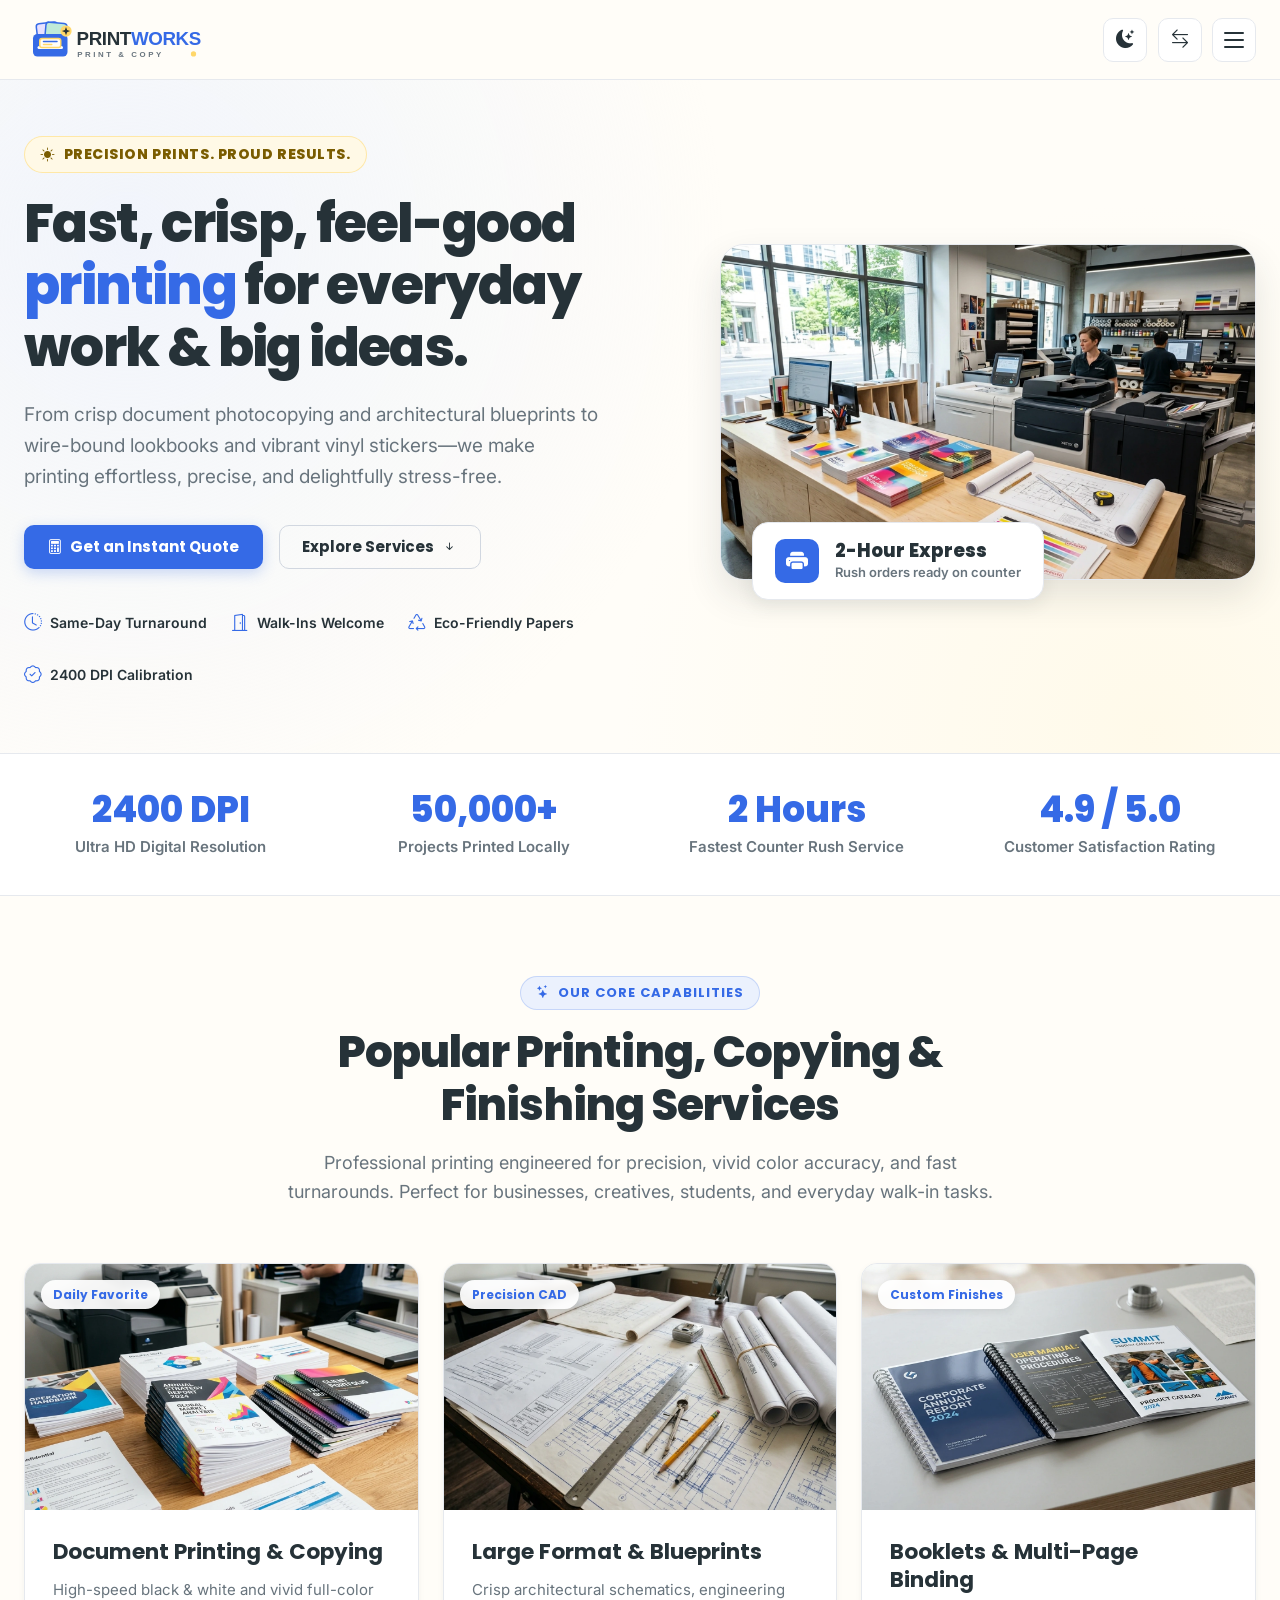
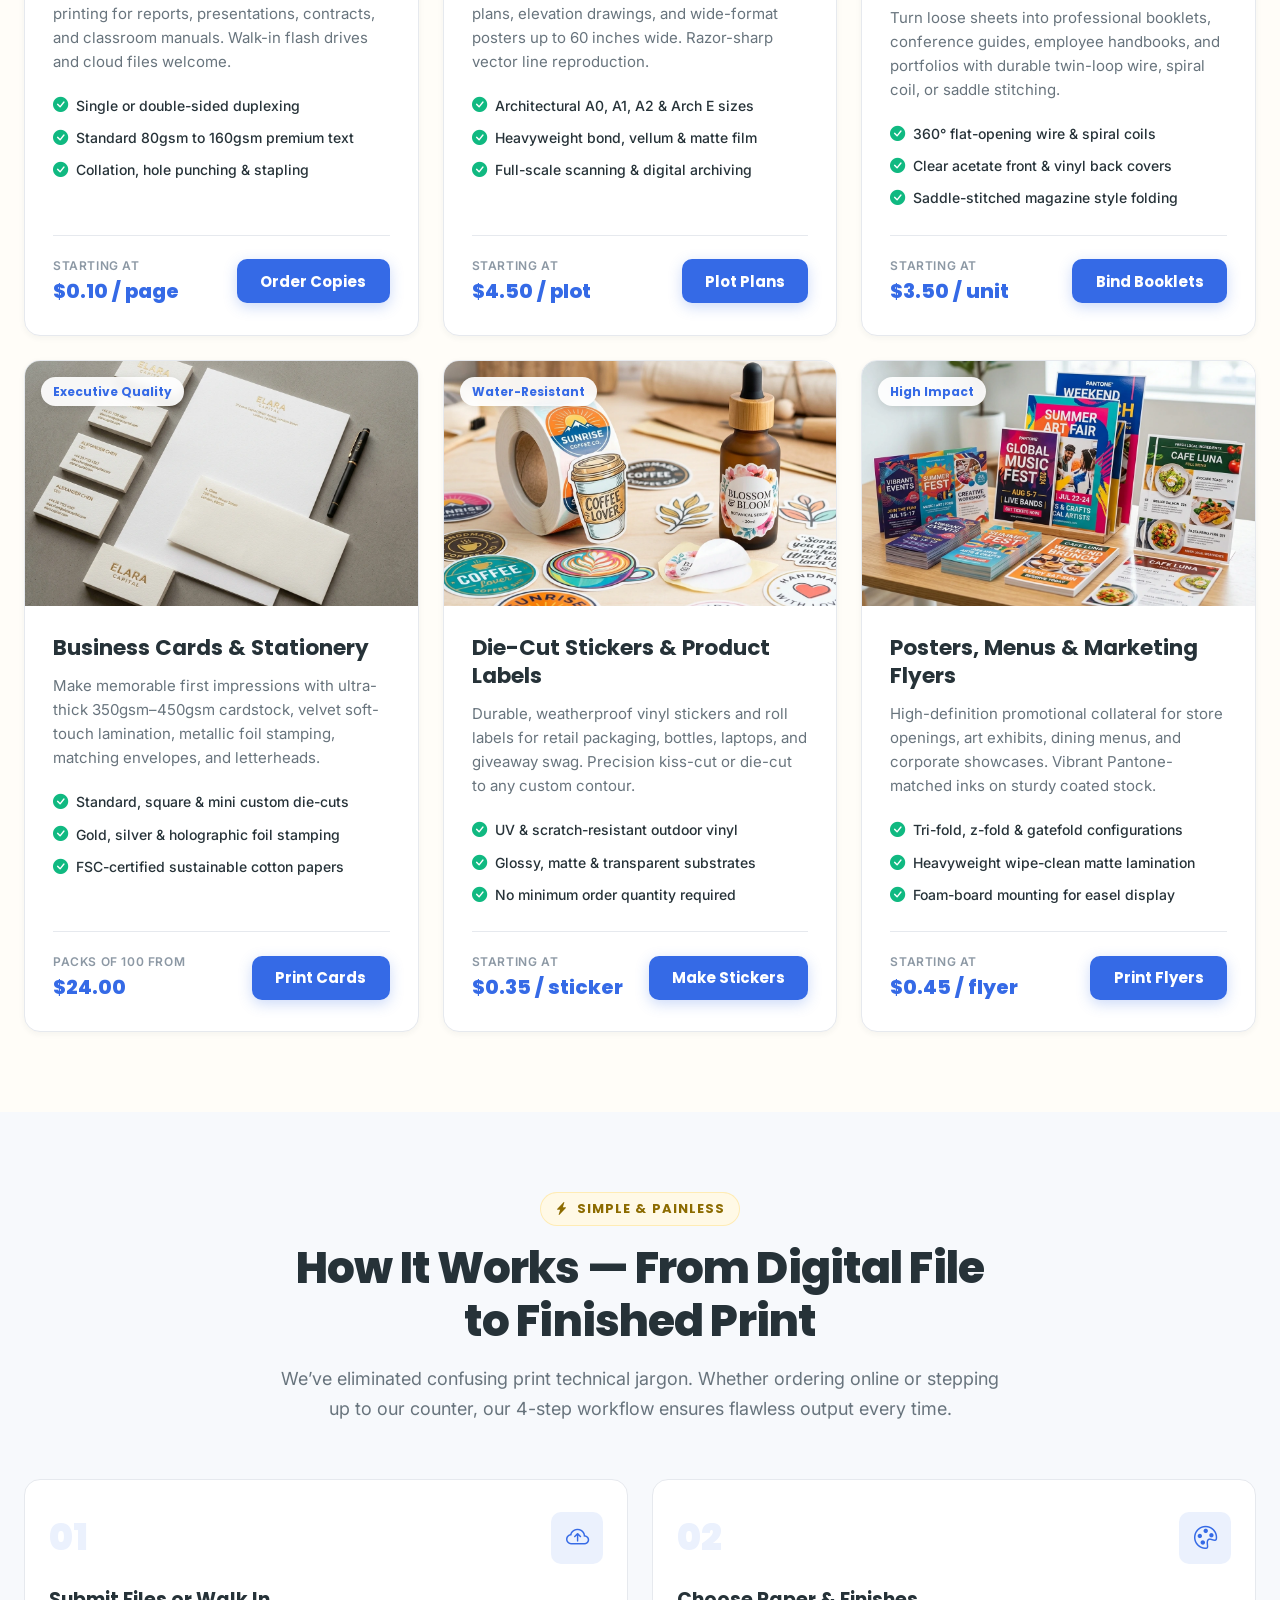
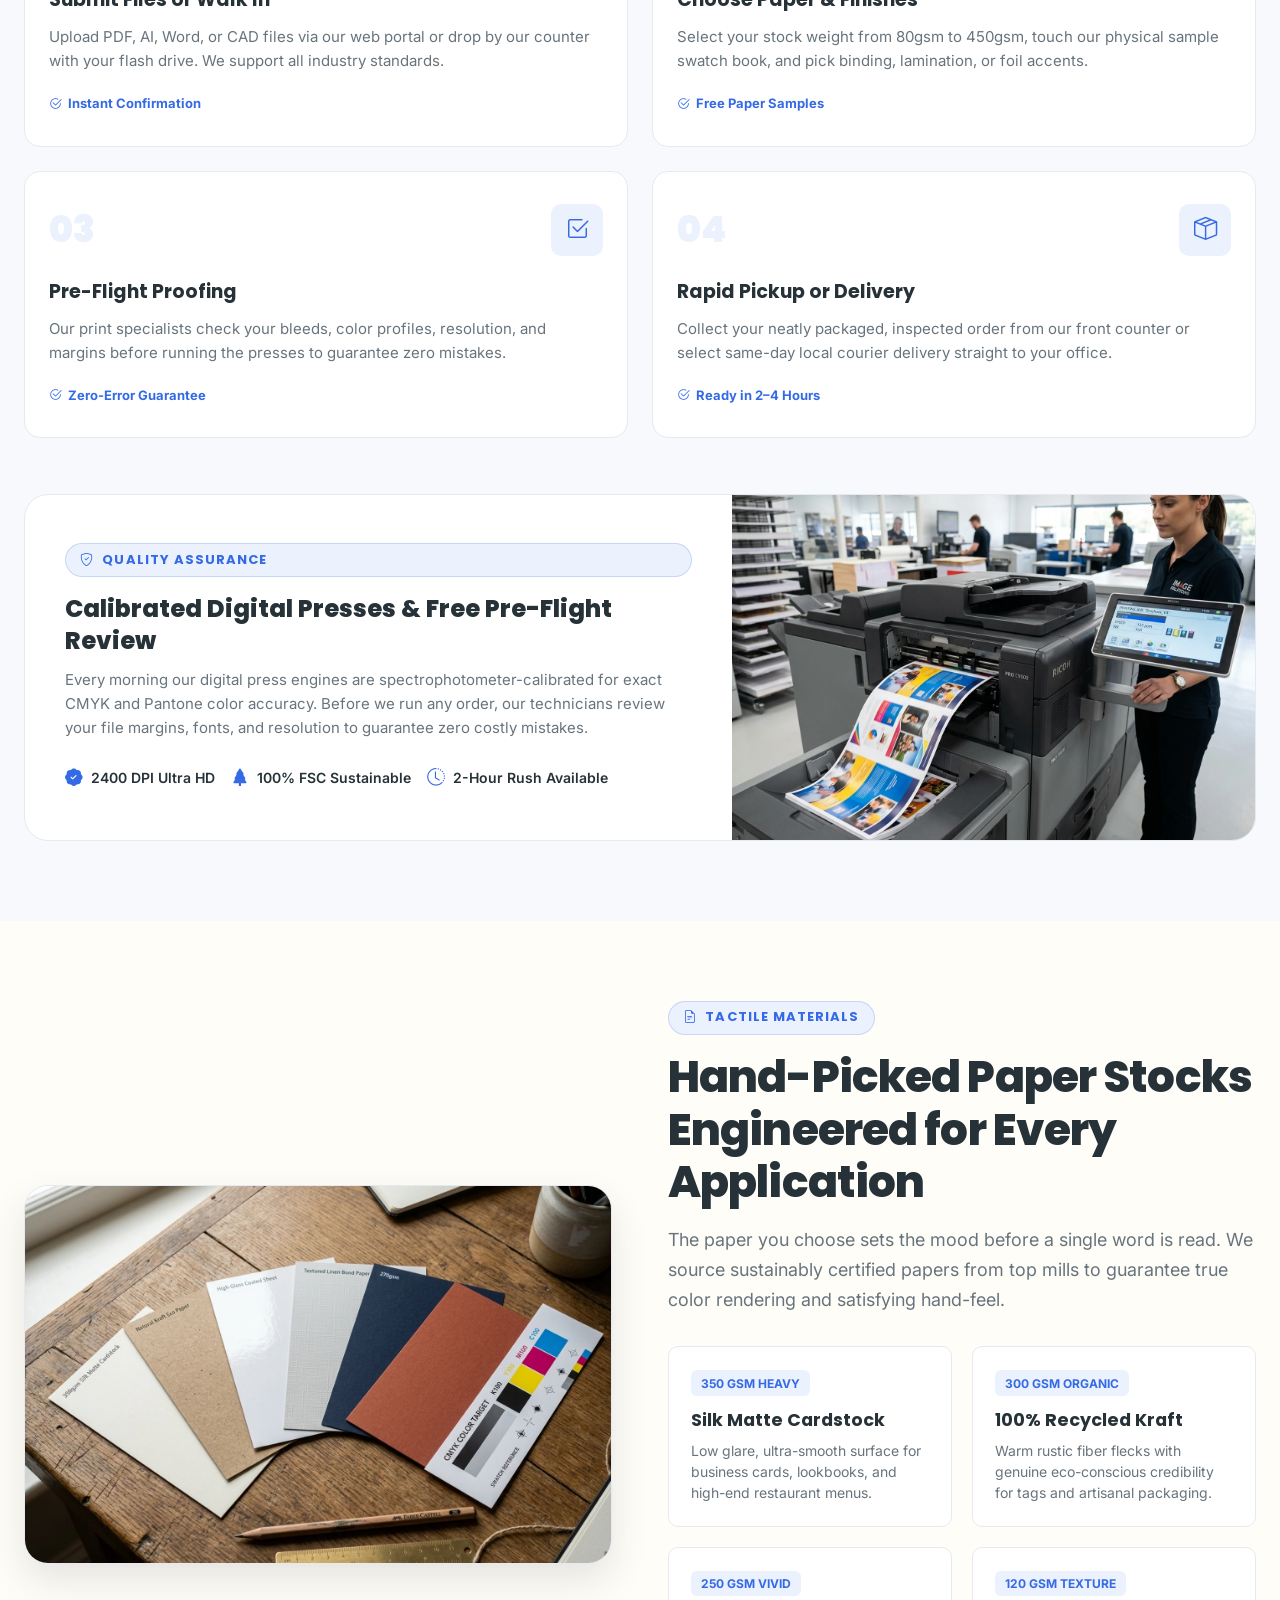
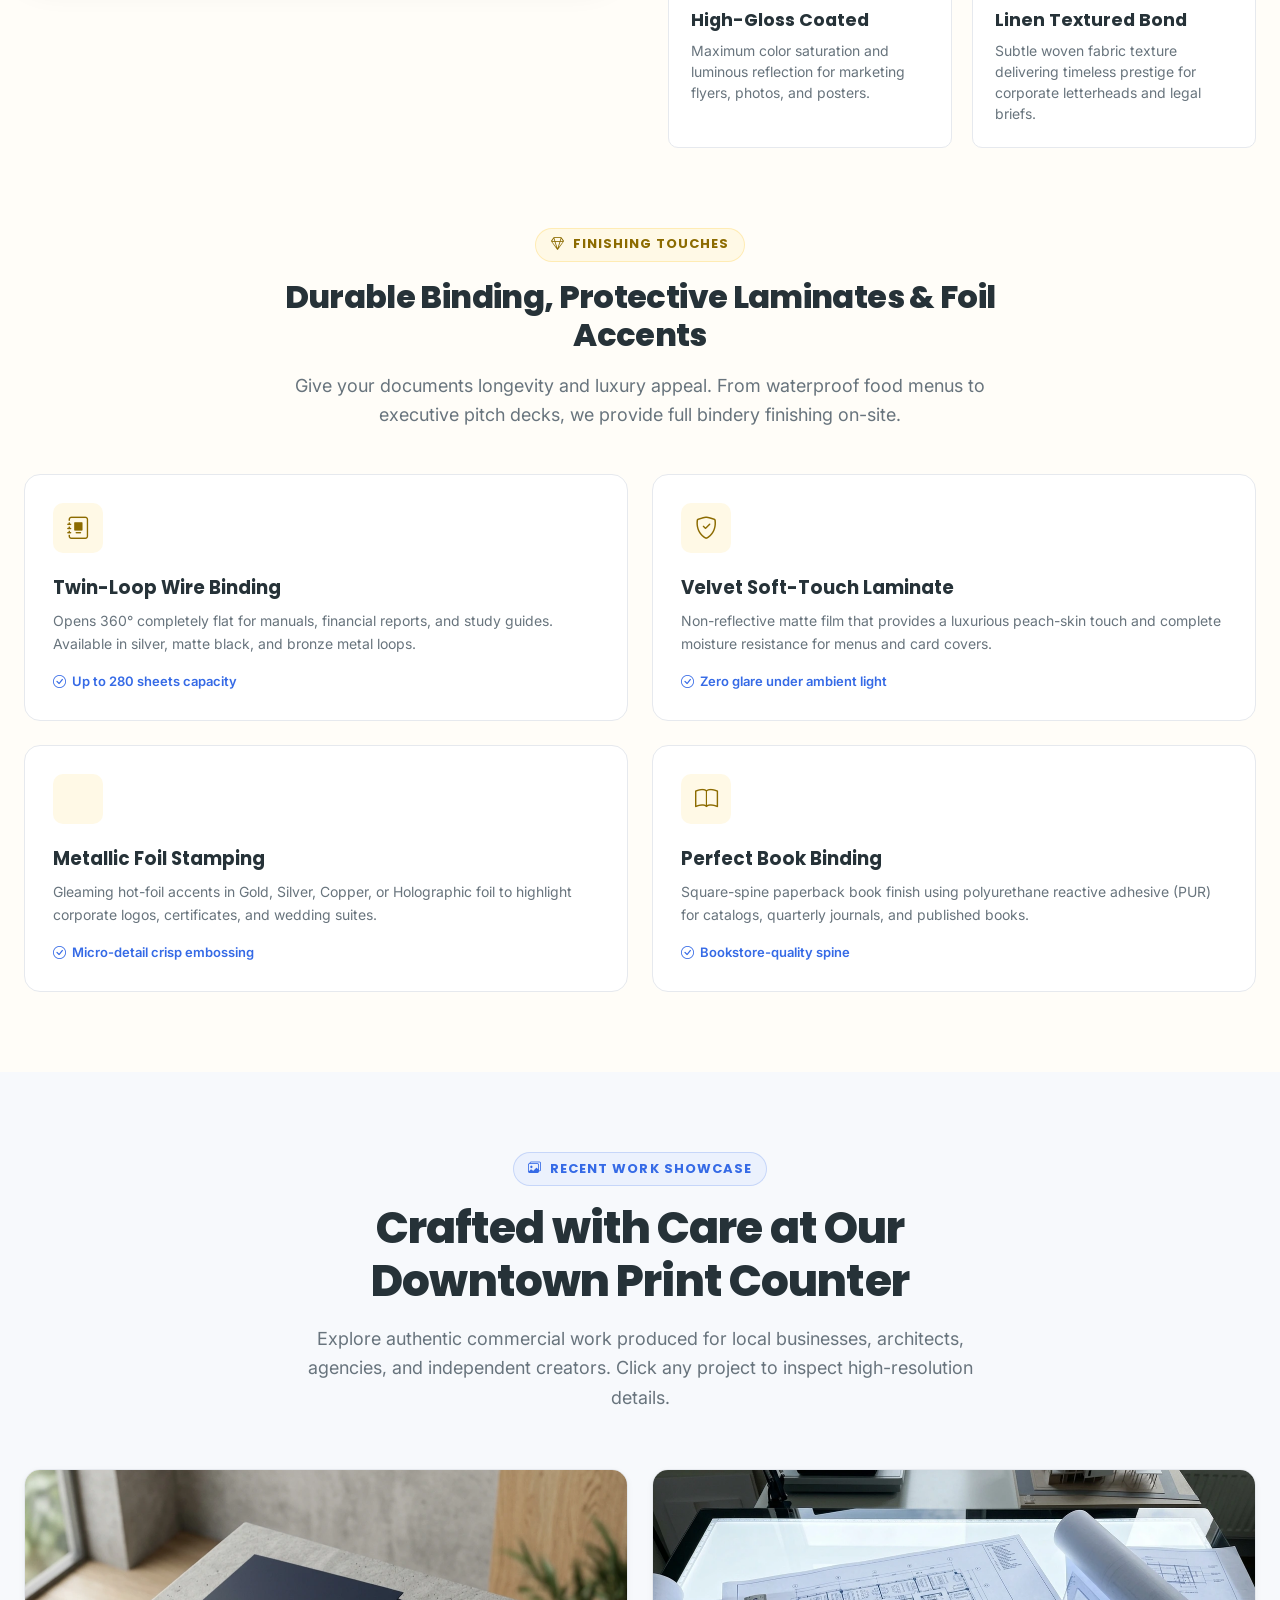
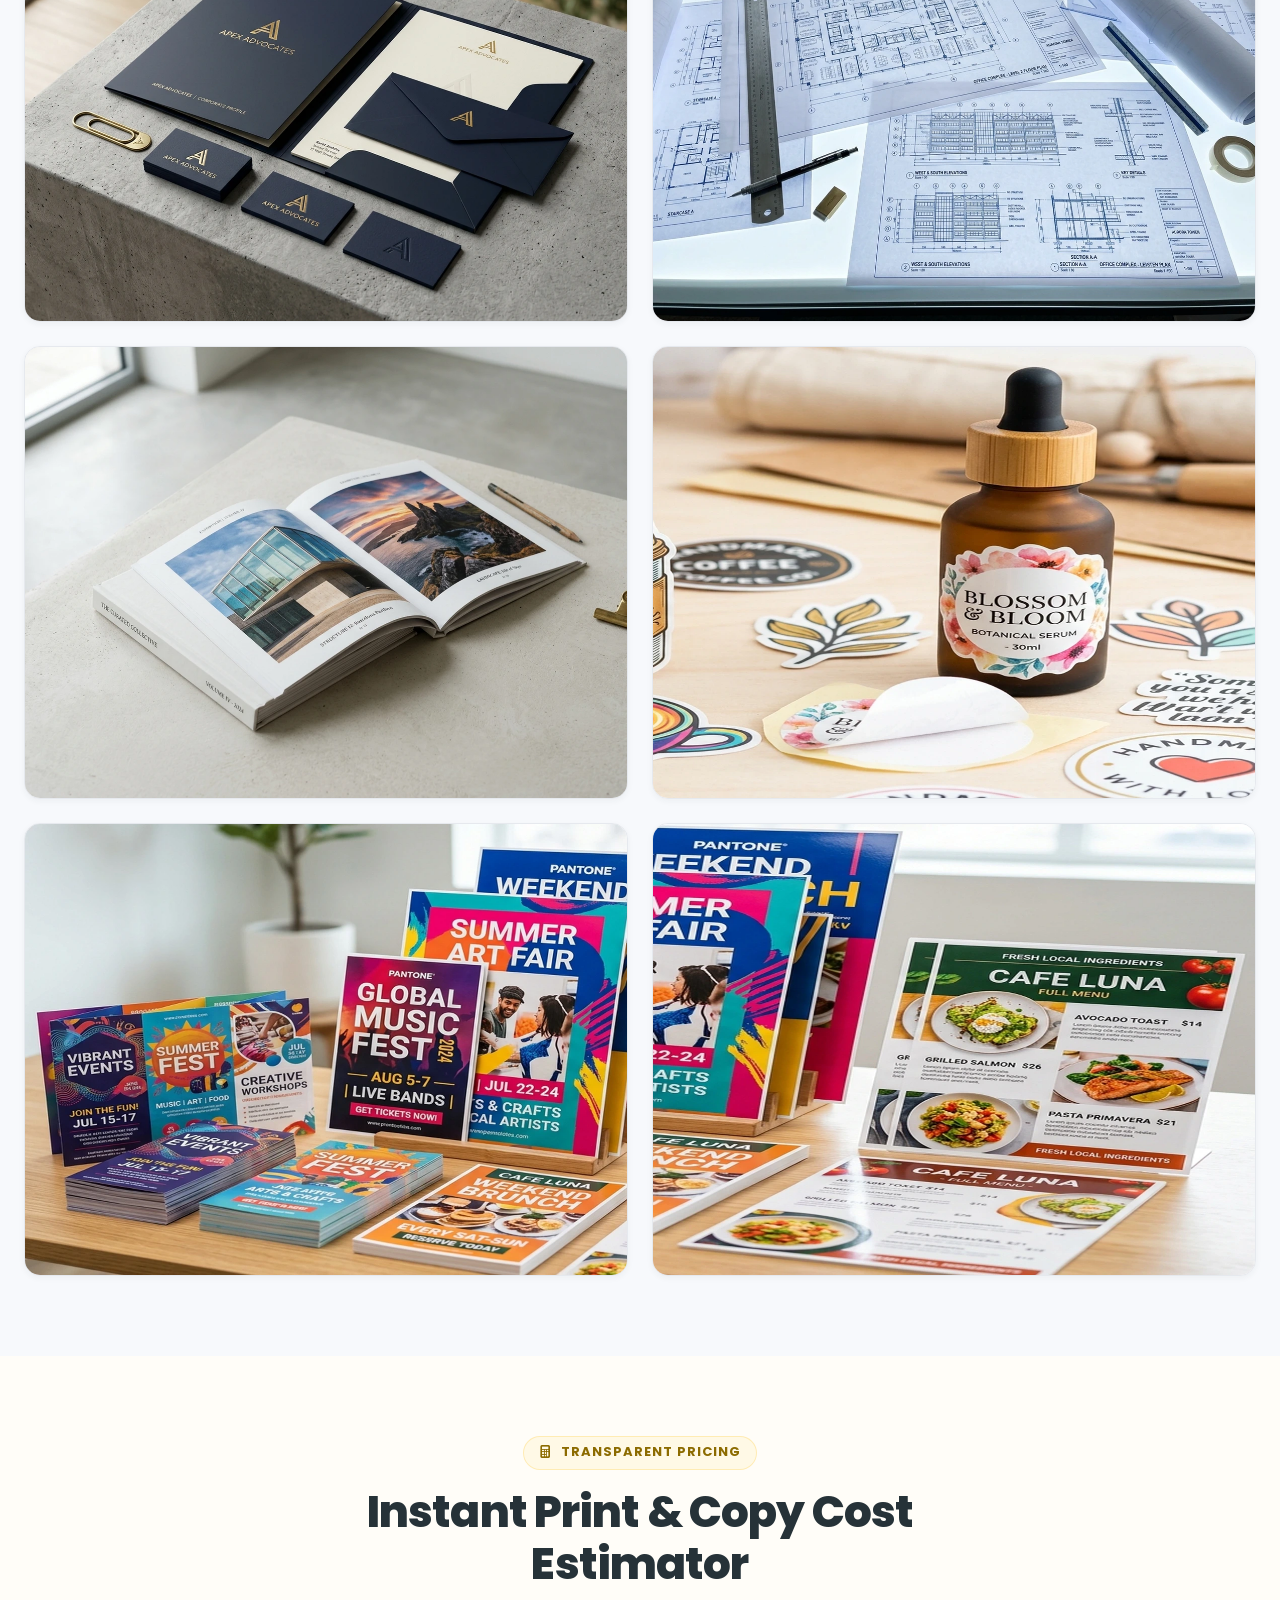
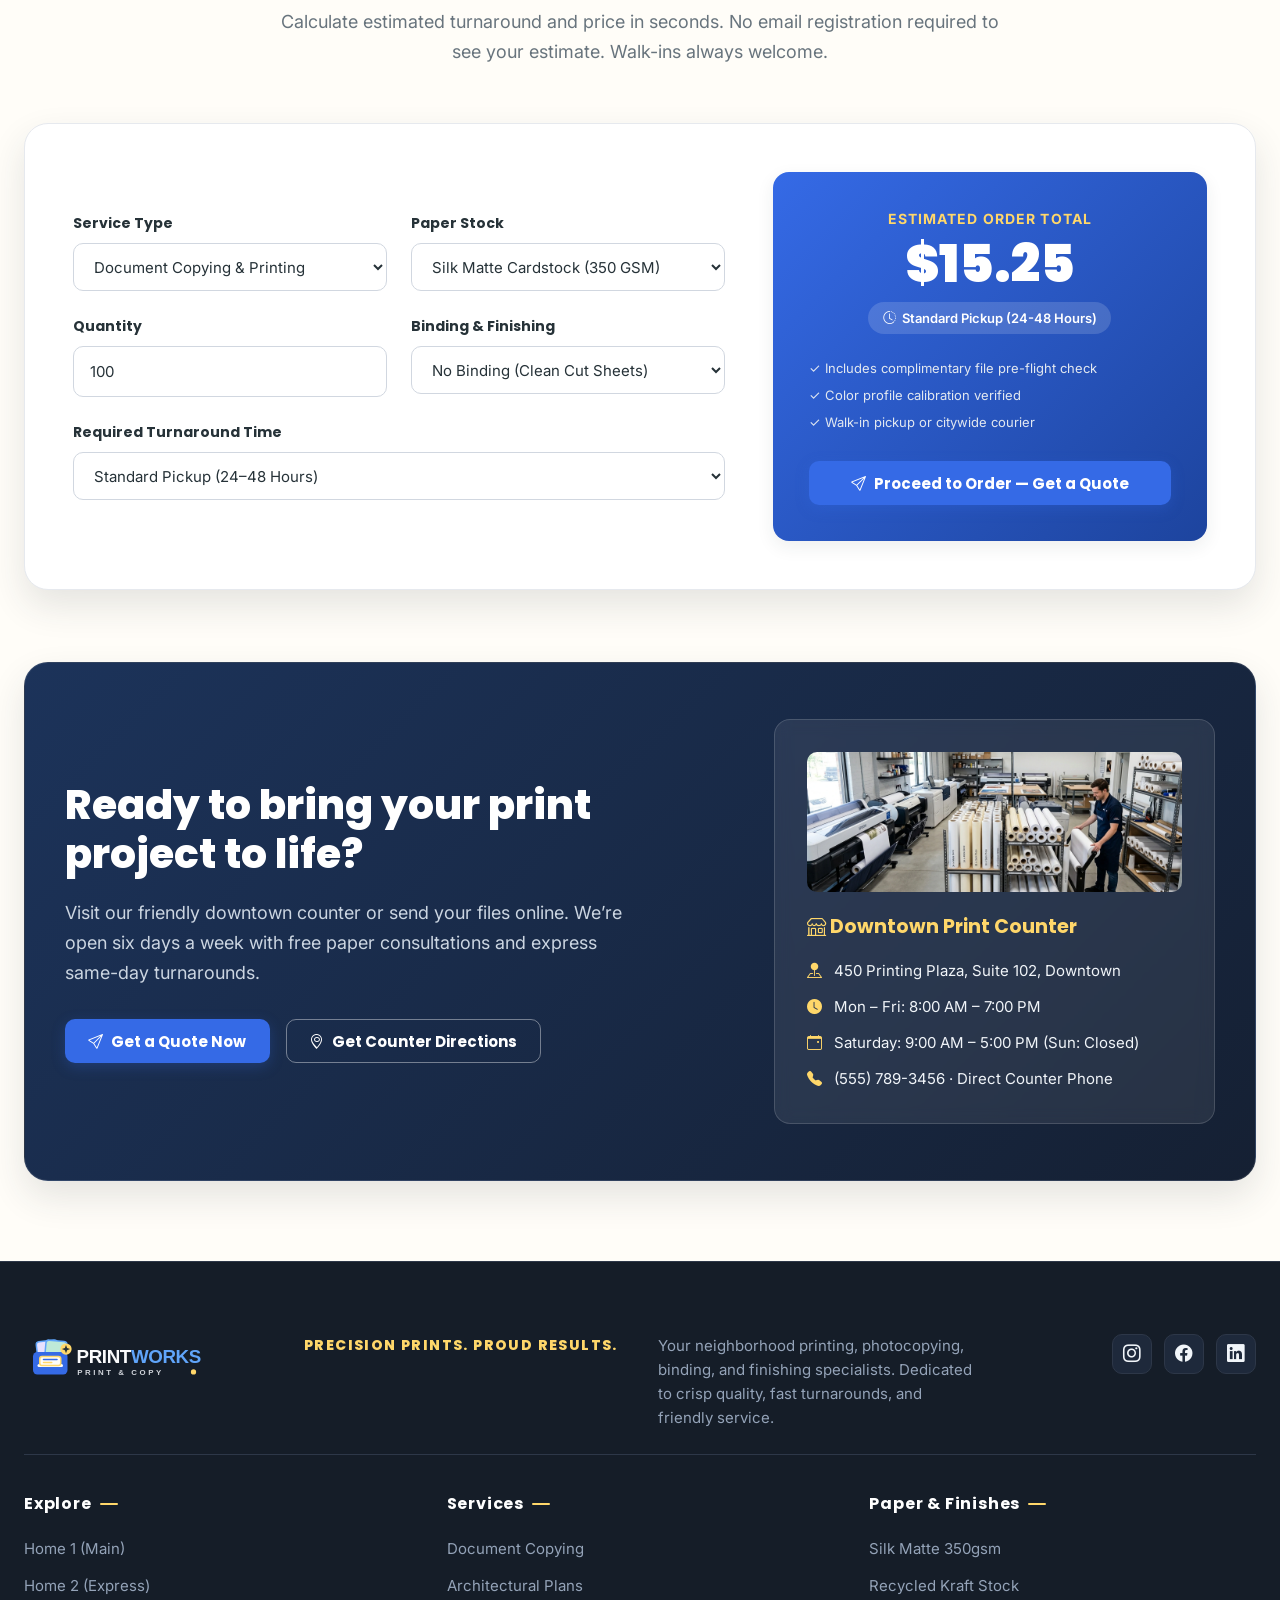
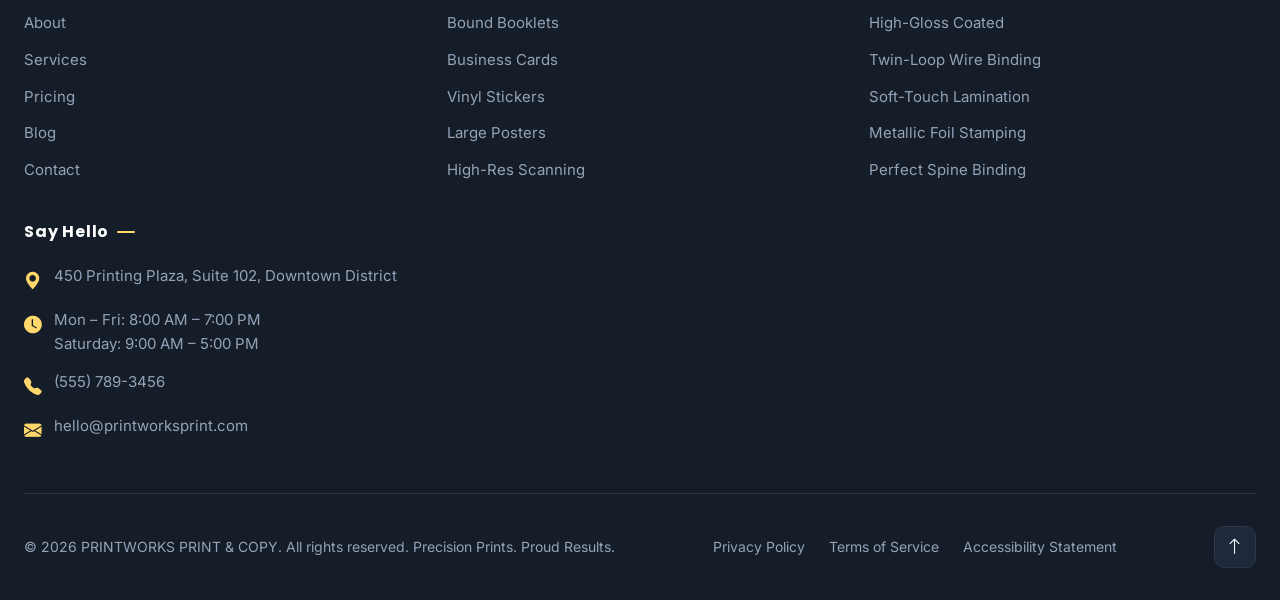
==== index.html @ 0ed68987 "Initial commit" ====
<!DOCTYPE html>
<html lang="en" dir="ltr" data-theme="light">
<head>
  <meta charset="UTF-8">
  <meta name="viewport" content="width=device-width, initial-scale=1.0">
  <title>PRINTWORKS PRINT &amp; COPY — Precision Prints. Proud Results. | Professional Print Shop</title>
  <meta name="description" content="PRINTWORKS PRINT &amp; COPY delivers fast, crisp document printing, architectural blueprints, booklets, stationery, and premium finishing. Walk-ins welcome &amp; express same-day turnaround.">

  <!-- Favicon -->
  <link rel="icon" type="image/svg+xml" href="assets/icons/favicon.svg">
  <link rel="apple-touch-icon" href="assets/icons/favicon.svg">

  <!-- Instant Theme & Direction Initialization (Prevents visible flash) -->
  <script>
    (function () {
      try {
        const savedTheme = localStorage.getItem('printworks_theme');
        if (savedTheme) {
          document.documentElement.setAttribute('data-theme', savedTheme);
        } else if (window.matchMedia && window.matchMedia('(prefers-color-scheme: dark)').matches) {
          document.documentElement.setAttribute('data-theme', 'dark');
        }
        const savedDir = localStorage.getItem('printworks_dir');
        if (savedDir) {
          document.documentElement.setAttribute('dir', savedDir);
          document.documentElement.setAttribute('lang', savedDir === 'rtl' ? 'ar' : 'en');
        }
      } catch (e) {}
    })();
  </script>

  <!-- Google Fonts: Poppins (Headings) & Inter (Body) -->
  <link rel="preconnect" href="https://fonts.googleapis.com">
  <link rel="preconnect" href="https://fonts.gstatic.com" crossorigin>
  <link href="https://fonts.googleapis.com/css2?family=Inter:wght@400;500;600;700&family=Poppins:wght@600;700;800;900&display=swap" rel="stylesheet">

  <!-- Bootstrap Icons -->
  <link rel="stylesheet" href="https://cdn.jsdelivr.net/npm/bootstrap-icons@1.11.3/font/bootstrap-icons.min.css">

  <!-- Stylesheets -->
  <link rel="stylesheet" href="assets/css/style.css">
  <link rel="stylesheet" href="assets/css/pages/home.css">
  <link rel="stylesheet" href="assets/css/responsive.css">
</head>
<body>

  <!-- ========================================================================
       GLOBAL NAVBAR (DESKTOP 1281px+ | TABLET & MOBILE COLLAPSE 1280px-)
       ======================================================================== -->
  <header class="fg-navbar" role="banner">
    <div class="fg-container fg-navbar-inner">

      <!-- Brand Logo (Left Side) -->
      <a href="index.html" class="fg-brand" aria-label="PRINTWORKS PRINT &amp; COPY Homepage">
        <img src="assets/icons/logo.svg" alt="PRINTWORKS PRINT &amp; COPY" class="fg-brand-img fg-brand-img-light" width="240" height="48">
        <img src="assets/icons/logo-light.svg" alt="PRINTWORKS PRINT &amp; COPY" class="fg-brand-img fg-brand-img-dark" width="240" height="48">
      </a>

      <!-- Desktop Navigation Menu (Visible on 1281px+) -->
      <nav class="fg-nav-menu" aria-label="Primary Navigation">
        <!-- Home Dropdown -->
        <div class="fg-nav-dropdown">
          <a href="index.html" class="fg-nav-link active" aria-haspopup="true" aria-expanded="false">
            <span>Home</span>
            <i class="bi bi-chevron-down" style="font-size: 0.75rem;" aria-hidden="true"></i>
          </a>
          <div class="fg-dropdown-menu" role="menu">
            <a href="index.html" class="fg-dropdown-link active" role="menuitem">
              <i class="bi bi-house-door" aria-hidden="true"></i>
              <span>Home 1 (Main)</span>
            </a>
            <a href="home2.html" class="fg-dropdown-link" role="menuitem">
              <i class="bi bi-layout-text-window-reverse" aria-hidden="true"></i>
              <span>Home 2 (Express)</span>
            </a>
          </div>
        </div>

        <a href="about.html" class="fg-nav-link">About</a>
        <a href="services.html" class="fg-nav-link">Services</a>
        <a href="pricing.html" class="fg-nav-link">Pricing</a>
        <a href="blog.html" class="fg-nav-link">Blog</a>
        <a href="contact.html" class="fg-nav-link">Contact</a>
      </nav>

      <!-- Right Side Controls & Actions -->
      <div class="fg-nav-controls">
        <!-- Dark Mode Toggle Button -->
        <button type="button" class="fg-icon-btn theme-toggle-btn" aria-label="Toggle dark mode" title="Toggle dark mode">
          <i class="bi bi-moon-stars-fill" aria-hidden="true"></i>
        </button>

        <!-- RTL / LTR Direction Toggle Button -->
        <button type="button" class="fg-icon-btn rtl-toggle-btn" aria-label="Toggle text direction" title="RTL / LTR Toggle">
          <i class="bi bi-arrow-left-right" aria-hidden="true"></i>
        </button>

        <!-- Desktop Action Button (Get a Quote / Login) -->
        <a href="contact.html#order-enquiry" class="fg-btn fg-btn-primary fg-navbar-cta">
          <span>Get a Quote</span>
          <i class="bi bi-arrow-right" aria-hidden="true"></i>
        </a>

        <!-- Mobile & Tablet Hamburger Menu Toggle (<= 1280px) -->
        <button type="button" class="fg-hamburger-btn" aria-label="Open navigation menu" aria-expanded="false" aria-controls="mobile-drawer">
          <span></span>
          <span></span>
          <span></span>
        </button>
      </div>

    </div>
  </header>

  <!-- ========================================================================
       MOBILE & TABLET DRAWER MENU (MANDATORY RULE COMPLIANCE)
       Contains ALL navigation items, Home dropdown, utilities & login button
       ======================================================================== -->
  <div class="fg-drawer-backdrop" aria-hidden="true"></div>

  <aside id="mobile-drawer" class="fg-drawer" aria-label="Mobile Navigation Drawer" aria-hidden="true">
    <div class="fg-drawer-header">
      <a href="index.html" class="fg-brand" aria-label="PRINTWORKS PRINT &amp; COPY Homepage">
        <img src="assets/icons/logo.svg" alt="PRINTWORKS PRINT &amp; COPY" class="fg-brand-img fg-brand-img-light" width="200" height="40">
        <img src="assets/icons/logo-light.svg" alt="PRINTWORKS PRINT &amp; COPY" class="fg-brand-img fg-brand-img-dark" width="200" height="40">
      </a>
      <button type="button" class="fg-drawer-close" aria-label="Close navigation menu">
        <i class="bi bi-x-lg" aria-hidden="true"></i>
      </button>
    </div>

    <div class="fg-drawer-body">
      <nav class="fg-drawer-nav" aria-label="Mobile Menu Links">
        <!-- Home Dropdown -->
        <div class="fg-drawer-dropdown is-expanded">
          <button type="button" class="fg-drawer-link fg-drawer-dropdown-btn active" aria-expanded="true">
            <span class="fg-drawer-link-inner">
              <i class="bi bi-house-door" aria-hidden="true"></i>
              <span>Home</span>
            </span>
            <i class="bi bi-chevron-down fg-drawer-chevron" aria-hidden="true"></i>
          </button>
          <div class="fg-drawer-submenu">
            <a href="index.html" class="fg-drawer-sublink active">
              <i class="bi bi-check2" aria-hidden="true"></i>
              <span>Home 1</span>
            </a>
            <a href="home2.html" class="fg-drawer-sublink">
              <i class="bi bi-arrow-right-short" aria-hidden="true"></i>
              <span>Home 2</span>
            </a>
          </div>
        </div>

        <!-- About -->
        <a href="about.html" class="fg-drawer-link">
          <span class="fg-drawer-link-inner">
            <i class="bi bi-info-circle" aria-hidden="true"></i>
            <span>About</span>
          </span>
          <i class="bi bi-chevron-right" aria-hidden="true"></i>
        </a>

        <!-- Services -->
        <a href="services.html" class="fg-drawer-link">
          <span class="fg-drawer-link-inner">
            <i class="bi bi-printer" aria-hidden="true"></i>
            <span>Services</span>
          </span>
          <i class="bi bi-chevron-right" aria-hidden="true"></i>
        </a>

        <!-- Pricing -->
        <a href="pricing.html" class="fg-drawer-link">
          <span class="fg-drawer-link-inner">
            <i class="bi bi-tag" aria-hidden="true"></i>
            <span>Pricing</span>
          </span>
          <i class="bi bi-chevron-right" aria-hidden="true"></i>
        </a>

        <!-- Blog -->
        <a href="blog.html" class="fg-drawer-link">
          <span class="fg-drawer-link-inner">
            <i class="bi bi-journal-text" aria-hidden="true"></i>
            <span>Blog</span>
          </span>
          <i class="bi bi-chevron-right" aria-hidden="true"></i>
        </a>

        <!-- Contact -->
        <a href="contact.html" class="fg-drawer-link">
          <span class="fg-drawer-link-inner">
            <i class="bi bi-envelope" aria-hidden="true"></i>
            <span>Contact</span>
          </span>
          <i class="bi bi-chevron-right" aria-hidden="true"></i>
        </a>
      </nav>

      <div class="fg-drawer-divider"></div>

      <!-- Drawer Theme & Direction Controls -->
      <div class="fg-drawer-controls">
        <span class="fg-drawer-controls-label">Preferences</span>
        <div class="fg-drawer-toggle-group">
          <button type="button" class="fg-icon-btn theme-toggle-btn" aria-label="Toggle dark mode" title="Toggle dark mode">
            <i class="bi bi-moon-stars-fill" aria-hidden="true"></i>
          </button>
          <button type="button" class="fg-icon-btn rtl-toggle-btn" aria-label="Toggle text direction" title="RTL / LTR Toggle">
            <i class="bi bi-arrow-left-right" aria-hidden="true"></i>
          </button>
        </div>
      </div>
    </div>

    <!-- Drawer Footer with Login Button -->
    <div class="fg-drawer-footer">
      <button type="button" class="fg-btn fg-btn-primary fg-login-btn" style="width: 100%;">
        <i class="bi bi-box-arrow-in-right" aria-hidden="true"></i>
        <span>Login / Account</span>
      </button>
      <a href="contact.html#order-enquiry" class="fg-btn fg-btn-secondary" style="width: 100%;">
        <i class="bi bi-calculator" aria-hidden="true"></i>
        <span>Instant Quote</span>
      </a>
    </div>
  </aside>

  <!-- ========================================================================
       MAIN HOMEPAGE CONTENT
       ======================================================================== -->
  <main id="main-content">

    <!-- ----------------------------------------------------------------------
         SECTION 1: HERO & PERFORMANCE STRIP
         ---------------------------------------------------------------------- -->
    <section id="hero" class="fg-hero" aria-labelledby="hero-heading">
      <div class="fg-container fg-hero-container">
        <div class="fg-hero-grid">

          <!-- Left Column: Copy & Actions -->
          <div class="fg-hero-content">
            <div class="fg-hero-eyebrow">
              <i class="bi bi-sun-fill" aria-hidden="true"></i>
              <span>PRECISION PRINTS. PROUD RESULTS.</span>
            </div>

            <h1 id="hero-heading" class="fg-hero-title">
              Fast, crisp, feel-good <span class="highlight-blue">printing</span> for everyday work &amp; big ideas.
            </h1>

            <p class="fg-hero-lead">
              From crisp document photocopying and architectural blueprints to wire-bound lookbooks and vibrant vinyl stickers—we make printing effortless, precise, and delightfully stress-free.
            </p>

            <div class="fg-hero-actions">
              <a href="contact.html#order-enquiry" class="fg-btn fg-btn-primary">
                <i class="bi bi-calculator" aria-hidden="true"></i>
                <span>Get an Instant Quote</span>
              </a>
              <a href="#services" class="fg-btn fg-btn-outline">
                <span>Explore Services</span>
                <i class="bi bi-arrow-down-short" aria-hidden="true"></i>
              </a>
            </div>

            <div class="fg-hero-chips">
              <div class="fg-hero-chip">
                <i class="bi bi-clock-history" aria-hidden="true"></i>
                <span>Same-Day Turnaround</span>
              </div>
              <div class="fg-hero-chip">
                <i class="bi bi-door-open" aria-hidden="true"></i>
                <span>Walk-Ins Welcome</span>
              </div>
              <div class="fg-hero-chip">
                <i class="bi bi-recycle" aria-hidden="true"></i>
                <span>Eco-Friendly Papers</span>
              </div>
              <div class="fg-hero-chip">
                <i class="bi bi-patch-check" aria-hidden="true"></i>
                <span>2400 DPI Calibration</span>
              </div>
            </div>
          </div>

          <!-- Right Column: Hero Visual Asset -->
          <div class="fg-hero-media">
            <div class="fg-hero-img-card">
              <img src="assets/images/index/hero-print-studio.webp" alt="PRINTWORKS Print &amp; Copy studio with modern production printers, vibrant color proofs, and architectural blueprints" class="fg-hero-img" width="1920" height="1080" fetchpriority="high">
            </div>

            <!-- Floating Trust Metric -->
            <div class="fg-hero-floating-badge" aria-hidden="true">
              <div class="fg-floating-badge-icon">
                <i class="bi bi-printer-fill"></i>
              </div>
              <div>
                <div class="fg-floating-badge-title">2-Hour Express</div>
                <div class="fg-floating-badge-sub">Rush orders ready on counter</div>
              </div>
            </div>
          </div>

        </div>
      </div>

      <!-- Performance Metrics Strip -->
      <div class="fg-stats-bar" aria-label="Key Performance Metrics">
        <div class="fg-container">
          <div class="fg-stats-grid">
            <div class="fg-stat-item">
              <span class="fg-stat-number">2400 DPI</span>
              <span class="fg-stat-label">Ultra HD Digital Resolution</span>
            </div>
            <div class="fg-stat-item">
              <span class="fg-stat-number">50,000+</span>
              <span class="fg-stat-label">Projects Printed Locally</span>
            </div>
            <div class="fg-stat-item">
              <span class="fg-stat-number">2 Hours</span>
              <span class="fg-stat-label">Fastest Counter Rush Service</span>
            </div>
            <div class="fg-stat-item">
              <span class="fg-stat-number">4.9 / 5.0</span>
              <span class="fg-stat-label">Customer Satisfaction Rating</span>
            </div>
          </div>
        </div>
      </div>
    </section>

    <!-- ----------------------------------------------------------------------
         SECTION 2: POPULAR PRINTING & COPYING SERVICES
         ---------------------------------------------------------------------- -->
    <section id="services" class="fg-section" aria-labelledby="services-heading">
      <div class="fg-container">
        
        <div class="fg-section-header text-center">
          <span class="fg-section-badge">
            <i class="bi bi-stars" aria-hidden="true"></i>
            <span>Our Core Capabilities</span>
          </span>
          <h2 id="services-heading" class="fg-section-title">
            Popular Printing, Copying &amp; Finishing Services
          </h2>
          <p class="fg-section-desc">
            Professional printing engineered for precision, vivid color accuracy, and fast turnarounds. Perfect for businesses, creatives, students, and everyday walk-in tasks.
          </p>
        </div>

        <!-- 6 Equal-Height Service Cards Grid -->
        <div class="fg-services-grid">

          <!-- Card 1: Document Printing & Copying -->
          <article class="fg-card">
            <div class="fg-card-img-wrap">
              <img src="assets/images/index/service-doc-printing.webp" alt="Stacks of crisp color prints, bound reports, and business cards" class="fg-card-img" width="1400" height="900" loading="lazy">
              <span class="fg-card-badge">Daily Favorite</span>
            </div>
            <div class="fg-card-body">
              <h3 class="fg-card-title">Document Printing &amp; Copying</h3>
              <p class="fg-card-desc">
                High-speed black &amp; white and vivid full-color printing for reports, presentations, contracts, and classroom manuals. Walk-in flash drives and cloud files welcome.
              </p>
              <div class="fg-card-features">
                <div class="fg-card-feature-item">
                  <i class="bi bi-check-circle-fill" aria-hidden="true"></i>
                  <span>Single or double-sided duplexing</span>
                </div>
                <div class="fg-card-feature-item">
                  <i class="bi bi-check-circle-fill" aria-hidden="true"></i>
                  <span>Standard 80gsm to 160gsm premium text</span>
                </div>
                <div class="fg-card-feature-item">
                  <i class="bi bi-check-circle-fill" aria-hidden="true"></i>
                  <span>Collation, hole punching &amp; stapling</span>
                </div>
              </div>
              <div class="fg-card-footer">
                <div class="fg-card-price">
                  <span class="fg-card-price-label">Starting at</span>
                  <span class="fg-card-price-val">$0.10 / page</span>
                </div>
                <a href="contact.html#order-enquiry" class="fg-btn fg-btn-primary">Order Copies</a>
              </div>
            </div>
          </article>

          <!-- Card 2: Large Format & Blueprints -->
          <article class="fg-card">
            <div class="fg-card-img-wrap">
              <img src="assets/images/index/service-blueprints.webp" alt="Large format architectural blueprint drawings, scale ruler, compass, and engineering plots" class="fg-card-img" width="1200" height="900" loading="lazy">
              <span class="fg-card-badge">Precision CAD</span>
            </div>
            <div class="fg-card-body">
              <h3 class="fg-card-title">Large Format &amp; Blueprints</h3>
              <p class="fg-card-desc">
                Crisp architectural schematics, engineering plans, elevation drawings, and wide-format posters up to 60 inches wide. Razor-sharp vector line reproduction.
              </p>
              <div class="fg-card-features">
                <div class="fg-card-feature-item">
                  <i class="bi bi-check-circle-fill" aria-hidden="true"></i>
                  <span>Architectural A0, A1, A2 &amp; Arch E sizes</span>
                </div>
                <div class="fg-card-feature-item">
                  <i class="bi bi-check-circle-fill" aria-hidden="true"></i>
                  <span>Heavyweight bond, vellum &amp; matte film</span>
                </div>
                <div class="fg-card-feature-item">
                  <i class="bi bi-check-circle-fill" aria-hidden="true"></i>
                  <span>Full-scale scanning &amp; digital archiving</span>
                </div>
              </div>
              <div class="fg-card-footer">
                <div class="fg-card-price">
                  <span class="fg-card-price-label">Starting at</span>
                  <span class="fg-card-price-val">$4.50 / plot</span>
                </div>
                <a href="contact.html#order-enquiry" class="fg-btn fg-btn-primary">Plot Plans</a>
              </div>
            </div>
          </article>

          <!-- Card 3: Booklets, Catalogs & Binding -->
          <article class="fg-card">
            <div class="fg-card-img-wrap">
              <img src="assets/images/index/service-binding.webp" alt="Wire-bound booklets, spiral coil manuals, and product catalogs with clear protective covers" class="fg-card-img" width="1400" height="900" loading="lazy">
              <span class="fg-card-badge">Custom Finishes</span>
            </div>
            <div class="fg-card-body">
              <h3 class="fg-card-title">Booklets &amp; Multi-Page Binding</h3>
              <p class="fg-card-desc">
                Turn loose sheets into professional booklets, conference guides, employee handbooks, and portfolios with durable twin-loop wire, spiral coil, or saddle stitching.
              </p>
              <div class="fg-card-features">
                <div class="fg-card-feature-item">
                  <i class="bi bi-check-circle-fill" aria-hidden="true"></i>
                  <span>360° flat-opening wire &amp; spiral coils</span>
                </div>
                <div class="fg-card-feature-item">
                  <i class="bi bi-check-circle-fill" aria-hidden="true"></i>
                  <span>Clear acetate front &amp; vinyl back covers</span>
                </div>
                <div class="fg-card-feature-item">
                  <i class="bi bi-check-circle-fill" aria-hidden="true"></i>
                  <span>Saddle-stitched magazine style folding</span>
                </div>
              </div>
              <div class="fg-card-footer">
                <div class="fg-card-price">
                  <span class="fg-card-price-label">Starting at</span>
                  <span class="fg-card-price-val">$3.50 / unit</span>
                </div>
                <a href="contact.html#order-enquiry" class="fg-btn fg-btn-primary">Bind Booklets</a>
              </div>
            </div>
          </article>

          <!-- Card 4: Business Cards & Corporate Stationery -->
          <article class="fg-card">
            <div class="fg-card-img-wrap">
              <img src="assets/images/index/service-business-cards.webp" alt="Luxury embossed business cards with gold foil stamping, matching envelopes, and stationery" class="fg-card-img" width="1200" height="900" loading="lazy">
              <span class="fg-card-badge">Executive Quality</span>
            </div>
            <div class="fg-card-body">
              <h3 class="fg-card-title">Business Cards &amp; Stationery</h3>
              <p class="fg-card-desc">
                Make memorable first impressions with ultra-thick 350gsm–450gsm cardstock, velvet soft-touch lamination, metallic foil stamping, matching envelopes, and letterheads.
              </p>
              <div class="fg-card-features">
                <div class="fg-card-feature-item">
                  <i class="bi bi-check-circle-fill" aria-hidden="true"></i>
                  <span>Standard, square &amp; mini custom die-cuts</span>
                </div>
                <div class="fg-card-feature-item">
                  <i class="bi bi-check-circle-fill" aria-hidden="true"></i>
                  <span>Gold, silver &amp; holographic foil stamping</span>
                </div>
                <div class="fg-card-feature-item">
                  <i class="bi bi-check-circle-fill" aria-hidden="true"></i>
                  <span>FSC-certified sustainable cotton papers</span>
                </div>
              </div>
              <div class="fg-card-footer">
                <div class="fg-card-price">
                  <span class="fg-card-price-label">Packs of 100 from</span>
                  <span class="fg-card-price-val">$24.00</span>
                </div>
                <a href="contact.html#order-enquiry" class="fg-btn fg-btn-primary">Print Cards</a>
              </div>
            </div>
          </article>

          <!-- Card 5: Custom Stickers, Labels & Decals -->
          <article class="fg-card">
            <div class="fg-card-img-wrap">
              <img src="assets/images/index/service-stickers.webp" alt="Custom die-cut vinyl stickers, roll labels, and retail packaging decals" class="fg-card-img" width="1200" height="900" loading="lazy">
              <span class="fg-card-badge">Water-Resistant</span>
            </div>
            <div class="fg-card-body">
              <h3 class="fg-card-title">Die-Cut Stickers &amp; Product Labels</h3>
              <p class="fg-card-desc">
                Durable, weatherproof vinyl stickers and roll labels for retail packaging, bottles, laptops, and giveaway swag. Precision kiss-cut or die-cut to any custom contour.
              </p>
              <div class="fg-card-features">
                <div class="fg-card-feature-item">
                  <i class="bi bi-check-circle-fill" aria-hidden="true"></i>
                  <span>UV &amp; scratch-resistant outdoor vinyl</span>
                </div>
                <div class="fg-card-feature-item">
                  <i class="bi bi-check-circle-fill" aria-hidden="true"></i>
                  <span>Glossy, matte &amp; transparent substrates</span>
                </div>
                <div class="fg-card-feature-item">
                  <i class="bi bi-check-circle-fill" aria-hidden="true"></i>
                  <span>No minimum order quantity required</span>
                </div>
              </div>
              <div class="fg-card-footer">
                <div class="fg-card-price">
                  <span class="fg-card-price-label">Starting at</span>
                  <span class="fg-card-price-val">$0.35 / sticker</span>
                </div>
                <a href="contact.html#order-enquiry" class="fg-btn fg-btn-primary">Make Stickers</a>
              </div>
            </div>
          </article>

          <!-- Card 6: Marketing Flyers, Menus & Posters -->
          <article class="fg-card">
            <div class="fg-card-img-wrap">
              <img src="assets/images/index/service-posters.webp" alt="Vibrant promotional marketing flyers, folded event brochures, and display posters" class="fg-card-img" width="1200" height="900" loading="lazy">
              <span class="fg-card-badge">High Impact</span>
            </div>
            <div class="fg-card-body">
              <h3 class="fg-card-title">Posters, Menus &amp; Marketing Flyers</h3>
              <p class="fg-card-desc">
                High-definition promotional collateral for store openings, art exhibits, dining menus, and corporate showcases. Vibrant Pantone-matched inks on sturdy coated stock.
              </p>
              <div class="fg-card-features">
                <div class="fg-card-feature-item">
                  <i class="bi bi-check-circle-fill" aria-hidden="true"></i>
                  <span>Tri-fold, z-fold &amp; gatefold configurations</span>
                </div>
                <div class="fg-card-feature-item">
                  <i class="bi bi-check-circle-fill" aria-hidden="true"></i>
                  <span>Heavyweight wipe-clean matte lamination</span>
                </div>
                <div class="fg-card-feature-item">
                  <i class="bi bi-check-circle-fill" aria-hidden="true"></i>
                  <span>Foam-board mounting for easel display</span>
                </div>
              </div>
              <div class="fg-card-footer">
                <div class="fg-card-price">
                  <span class="fg-card-price-label">Starting at</span>
                  <span class="fg-card-price-val">$0.45 / flyer</span>
                </div>
                <a href="contact.html#order-enquiry" class="fg-btn fg-btn-primary">Print Flyers</a>
              </div>
            </div>
          </article>

        </div>

      </div>
    </section>

    <!-- ----------------------------------------------------------------------
         SECTION 3: 4-STEP PRODUCTION PROCESS & WORKFLOW ASSURANCE
         ---------------------------------------------------------------------- -->
    <section id="process" class="fg-section fg-section-alt" aria-labelledby="process-heading">
      <div class="fg-container">

        <div class="fg-section-header text-center">
          <span class="fg-section-badge fg-section-badge-yellow">
            <i class="bi bi-lightning-charge-fill" aria-hidden="true"></i>
            <span>Simple &amp; Painless</span>
          </span>
          <h2 id="process-heading" class="fg-section-title">
            How It Works — From Digital File to Finished Print
          </h2>
          <p class="fg-section-desc">
            We’ve eliminated confusing print technical jargon. Whether ordering online or stepping up to our counter, our 4-step workflow ensures flawless output every time.
          </p>
        </div>

        <div class="fg-process-grid">

          <!-- Step 1 -->
          <div class="fg-process-card">
            <div class="fg-process-header">
              <span class="fg-process-num">01</span>
              <div class="fg-process-icon">
                <i class="bi bi-cloud-arrow-up" aria-hidden="true"></i>
              </div>
            </div>
            <h3 class="fg-process-title">Submit Files or Walk In</h3>
            <p class="fg-process-desc">
              Upload PDF, AI, Word, or CAD files via our web portal or drop by our counter with your flash drive. We support all industry standards.
            </p>
            <span class="fg-process-badge">
              <i class="bi bi-check2-circle" aria-hidden="true"></i>
              <span>Instant Confirmation</span>
            </span>
          </div>

          <!-- Step 2 -->
          <div class="fg-process-card">
            <div class="fg-process-header">
              <span class="fg-process-num">02</span>
              <div class="fg-process-icon">
                <i class="bi bi-palette" aria-hidden="true"></i>
              </div>
            </div>
            <h3 class="fg-process-title">Choose Paper &amp; Finishes</h3>
            <p class="fg-process-desc">
              Select your stock weight from 80gsm to 450gsm, touch our physical sample swatch book, and pick binding, lamination, or foil accents.
            </p>
            <span class="fg-process-badge">
              <i class="bi bi-check2-circle" aria-hidden="true"></i>
              <span>Free Paper Samples</span>
            </span>
          </div>

          <!-- Step 3 -->
          <div class="fg-process-card">
            <div class="fg-process-header">
              <span class="fg-process-num">03</span>
              <div class="fg-process-icon">
                <i class="bi bi-check2-square" aria-hidden="true"></i>
              </div>
            </div>
            <h3 class="fg-process-title">Pre-Flight Proofing</h3>
            <p class="fg-process-desc">
              Our print specialists check your bleeds, color profiles, resolution, and margins before running the presses to guarantee zero mistakes.
            </p>
            <span class="fg-process-badge">
              <i class="bi bi-check2-circle" aria-hidden="true"></i>
              <span>Zero-Error Guarantee</span>
            </span>
          </div>

          <!-- Step 4 -->
          <div class="fg-process-card">
            <div class="fg-process-header">
              <span class="fg-process-num">04</span>
              <div class="fg-process-icon">
                <i class="bi bi-box-seam" aria-hidden="true"></i>
              </div>
            </div>
            <h3 class="fg-process-title">Rapid Pickup or Delivery</h3>
            <p class="fg-process-desc">
              Collect your neatly packaged, inspected order from our front counter or select same-day local courier delivery straight to your office.
            </p>
            <span class="fg-process-badge">
              <i class="bi bi-check2-circle" aria-hidden="true"></i>
              <span>Ready in 2–4 Hours</span>
            </span>
          </div>

        </div>

        <!-- Production Assurance Banner -->
        <div class="fg-process-banner">
          <div class="fg-process-banner-content">
            <span class="fg-section-badge">
              <i class="bi bi-shield-check" aria-hidden="true"></i>
              <span>Quality Assurance</span>
            </span>
            <h3 class="fg-process-banner-title">
              Calibrated Digital Presses &amp; Free Pre-Flight Review
            </h3>
            <p class="fg-process-banner-desc">
              Every morning our digital press engines are spectrophotometer-calibrated for exact CMYK and Pantone color accuracy. Before we run any order, our technicians review your file margins, fonts, and resolution to guarantee zero costly mistakes.
            </p>
            <div class="fg-process-banner-chips">
              <div class="fg-hero-chip">
                <i class="bi bi-patch-check-fill"></i>
                <span>2400 DPI Ultra HD</span>
              </div>
              <div class="fg-hero-chip">
                <i class="bi bi-tree-fill"></i>
                <span>100% FSC Sustainable</span>
              </div>
              <div class="fg-hero-chip">
                <i class="bi bi-clock-history"></i>
                <span>2-Hour Rush Available</span>
              </div>
            </div>
          </div>
          <div class="fg-process-banner-media">
            <img src="assets/images/index/process-digital-press.webp" alt="PRINTWORKS modern high-speed digital color printing press in operation with touchscreen job console" class="fg-card-img" width="1400" height="900" loading="lazy">
          </div>
        </div>

      </div>
    </section>

    <!-- ----------------------------------------------------------------------
         SECTION 4: PAPER STOCKS & BINDERY CRAFTSMANSHIP
         ---------------------------------------------------------------------- -->
    <section id="stocks" class="fg-section" aria-labelledby="stocks-heading">
      <div class="fg-container">

        <!-- Top Part: Split Paper Stocks Overview -->
        <div class="fg-split-section">
          
          <!-- Left Column: Photographic Paper Swatches -->
          <div class="fg-split-visual">
            <div class="fg-hero-img-card">
              <img src="assets/images/index/paper-stocks-swatches.webp" alt="Fanned-out tactile paper swatches including silk matte, recycled kraft, high-gloss coated, linen bond, and CMYK calibration strip" class="fg-card-img" width="1400" height="900" loading="lazy">
            </div>
          </div>

          <!-- Right Column: Description & Stock Cards -->
          <div class="fg-split-content">
            <span class="fg-section-badge">
              <i class="bi bi-file-earmark-text" aria-hidden="true"></i>
              <span>Tactile Materials</span>
            </span>
            <h2 id="stocks-heading" class="fg-section-title">
              Hand-Picked Paper Stocks Engineered for Every Application
            </h2>
            <p class="fg-section-desc" style="margin-bottom: 2rem;">
              The paper you choose sets the mood before a single word is read. We source sustainably certified papers from top mills to guarantee true color rendering and satisfying hand-feel.
            </p>

            <div class="fg-paper-stocks-grid">
              
              <div class="fg-stock-card">
                <span class="fg-stock-tag">350 GSM Heavy</span>
                <h3 class="fg-stock-title">Silk Matte Cardstock</h3>
                <p class="fg-stock-desc">
                  Low glare, ultra-smooth surface for business cards, lookbooks, and high-end restaurant menus.
                </p>
              </div>

              <div class="fg-stock-card">
                <span class="fg-stock-tag">300 GSM Organic</span>
                <h3 class="fg-stock-title">100% Recycled Kraft</h3>
                <p class="fg-stock-desc">
                  Warm rustic fiber flecks with genuine eco-conscious credibility for tags and artisanal packaging.
                </p>
              </div>

              <div class="fg-stock-card">
                <span class="fg-stock-tag">250 GSM Vivid</span>
                <h3 class="fg-stock-title">High-Gloss Coated</h3>
                <p class="fg-stock-desc">
                  Maximum color saturation and luminous reflection for marketing flyers, photos, and posters.
                </p>
              </div>

              <div class="fg-stock-card">
                <span class="fg-stock-tag">120 GSM Texture</span>
                <h3 class="fg-stock-title">Linen Textured Bond</h3>
                <p class="fg-stock-desc">
                  Subtle woven fabric texture delivering timeless prestige for corporate letterheads and legal briefs.
                </p>
              </div>

            </div>
          </div>

        </div>

        <!-- Lower Part: Bindery & Finishing Craftsmanship Grid -->
        <div class="fg-finishing-wrap">
          <div class="fg-section-header text-center" style="margin-top: 5rem; margin-bottom: 2.75rem;">
            <span class="fg-section-badge fg-section-badge-yellow">
              <i class="bi bi-gem" aria-hidden="true"></i>
              <span>Finishing Touches</span>
            </span>
            <h3 class="fg-section-title" style="font-size: clamp(1.75rem, 2.5vw, 2.25rem);">
              Durable Binding, Protective Laminates &amp; Foil Accents
            </h3>
            <p class="fg-section-desc">
              Give your documents longevity and luxury appeal. From waterproof food menus to executive pitch decks, we provide full bindery finishing on-site.
            </p>
          </div>

          <div class="fg-options-grid">

            <div class="fg-option-card">
              <div class="fg-option-icon">
                <i class="bi bi-journal-album" aria-hidden="true"></i>
              </div>
              <h4 class="fg-option-title">Twin-Loop Wire Binding</h4>
              <p class="fg-option-desc">
                Opens 360° completely flat for manuals, financial reports, and study guides. Available in silver, matte black, and bronze metal loops.
              </p>
              <div class="fg-option-specs">
                <i class="bi bi-check-circle" aria-hidden="true"></i>
                <span>Up to 280 sheets capacity</span>
              </div>
            </div>

            <div class="fg-option-card">
              <div class="fg-option-icon">
                <i class="bi bi-shield-check" aria-hidden="true"></i>
              </div>
              <h4 class="fg-option-title">Velvet Soft-Touch Laminate</h4>
              <p class="fg-option-desc">
                Non-reflective matte film that provides a luxurious peach-skin touch and complete moisture resistance for menus and card covers.
              </p>
              <div class="fg-option-specs">
                <i class="bi bi-check-circle" aria-hidden="true"></i>
                <span>Zero glare under ambient light</span>
              </div>
            </div>

            <div class="fg-option-card">
              <div class="fg-option-icon">
                <i class="bi bi-sparkles" aria-hidden="true"></i>
              </div>
              <h4 class="fg-option-title">Metallic Foil Stamping</h4>
              <p class="fg-option-desc">
                Gleaming hot-foil accents in Gold, Silver, Copper, or Holographic foil to highlight corporate logos, certificates, and wedding suites.
              </p>
              <div class="fg-option-specs">
                <i class="bi bi-check-circle" aria-hidden="true"></i>
                <span>Micro-detail crisp embossing</span>
              </div>
            </div>

            <div class="fg-option-card">
              <div class="fg-option-icon">
                <i class="bi bi-book" aria-hidden="true"></i>
              </div>
              <h4 class="fg-option-title">Perfect Book Binding</h4>
              <p class="fg-option-desc">
                Square-spine paperback book finish using polyurethane reactive adhesive (PUR) for catalogs, quarterly journals, and published books.
              </p>
              <div class="fg-option-specs">
                <i class="bi bi-check-circle" aria-hidden="true"></i>
                <span>Bookstore-quality spine</span>
              </div>
            </div>

          </div>
        </div>

      </div>
    </section>

    <!-- ----------------------------------------------------------------------
         SECTION 5: CURATED PRINT WORK GALLERY (INTERACTIVE LIGHTBOX)
         ---------------------------------------------------------------------- -->
    <section id="gallery" class="fg-section fg-section-alt" aria-labelledby="gallery-heading">
      <div class="fg-container">

        <div class="fg-section-header text-center">
          <span class="fg-section-badge">
            <i class="bi bi-images" aria-hidden="true"></i>
            <span>Recent Work Showcase</span>
          </span>
          <h2 id="gallery-heading" class="fg-section-title">
            Crafted with Care at Our Downtown Print Counter
          </h2>
          <p class="fg-section-desc">
            Explore authentic commercial work produced for local businesses, architects, agencies, and independent creators. Click any project to inspect high-resolution details.
          </p>
        </div>

        <div class="fg-gallery-grid">

          <!-- Gallery 1 -->
          <div class="fg-gallery-item" tabindex="0" role="button" aria-label="View Corporate Identity Suite in lightbox">
            <img src="assets/images/index/gallery-corporate-identity.webp" alt="Corporate identity branding stationery suite including business cards, letterhead, and presentation folder" class="fg-gallery-img" width="1200" height="900" loading="lazy">
            <div class="fg-gallery-overlay">
              <span class="fg-gallery-category">Stationery &amp; Branding</span>
              <h3 class="fg-gallery-title">Corporate Identity Suite</h3>
              <div class="fg-gallery-zoom" aria-hidden="true">
                <i class="bi bi-arrows-angle-expand"></i>
              </div>
            </div>
          </div>

          <!-- Gallery 2 -->
          <div class="fg-gallery-item" tabindex="0" role="button" aria-label="View Architectural Blueprints in lightbox">
            <img src="assets/images/index/gallery-blueprints.webp" alt="Large format architectural engineering elevation plans and schematics" class="fg-gallery-img" width="1200" height="900" loading="lazy">
            <div class="fg-gallery-overlay">
              <span class="fg-gallery-category">Large Format Engineering</span>
              <h3 class="fg-gallery-title">Architectural Blueprints</h3>
              <div class="fg-gallery-zoom" aria-hidden="true">
                <i class="bi bi-arrows-angle-expand"></i>
              </div>
            </div>
          </div>

          <!-- Gallery 3 -->
          <div class="fg-gallery-item" tabindex="0" role="button" aria-label="View Art Catalogs & Lookbooks in lightbox">
            <img src="assets/images/index/gallery-art-catalog.webp" alt="Perfect-bound art exhibition catalog and photography lookbook" class="fg-gallery-img" width="1200" height="900" loading="lazy">
            <div class="fg-gallery-overlay">
              <span class="fg-gallery-category">Perfect-Bound Books</span>
              <h3 class="fg-gallery-title">Art Catalogs &amp; Lookbooks</h3>
              <div class="fg-gallery-zoom" aria-hidden="true">
                <i class="bi bi-arrows-angle-expand"></i>
              </div>
            </div>
          </div>

          <!-- Gallery 4 -->
          <div class="fg-gallery-item" tabindex="0" role="button" aria-label="View Die-Cut Product Labels in lightbox">
            <img src="assets/images/index/gallery-stickers-labels.webp" alt="Custom waterproof vinyl stickers and packaging labels" class="fg-gallery-img" width="1200" height="900" loading="lazy">
            <div class="fg-gallery-overlay">
              <span class="fg-gallery-category">Vinyl Stickers &amp; Packaging</span>
              <h3 class="fg-gallery-title">Die-Cut Product Labels</h3>
              <div class="fg-gallery-zoom" aria-hidden="true">
                <i class="bi bi-arrows-angle-expand"></i>
              </div>
            </div>
          </div>

          <!-- Gallery 5 -->
          <div class="fg-gallery-item" tabindex="0" role="button" aria-label="View Event Signage & Posters in lightbox">
            <img src="assets/images/index/gallery-event-posters.webp" alt="Mounted foam-board event posters with saturated color graphics" class="fg-gallery-img" width="1200" height="900" loading="lazy">
            <div class="fg-gallery-overlay">
              <span class="fg-gallery-category">Foam-Board Mounted Prints</span>
              <h3 class="fg-gallery-title">Event Signage &amp; Posters</h3>
              <div class="fg-gallery-zoom" aria-hidden="true">
                <i class="bi bi-arrows-angle-expand"></i>
              </div>
            </div>
          </div>

          <!-- Gallery 6 -->
          <div class="fg-gallery-item" tabindex="0" role="button" aria-label="View Water-Resistant Menus in lightbox">
            <img src="assets/images/index/gallery-laminated-menus.webp" alt="Heavy laminated café and restaurant beverage menu suite" class="fg-gallery-img" width="1200" height="900" loading="lazy">
            <div class="fg-gallery-overlay">
              <span class="fg-gallery-category">Velvet Matte Lamination</span>
              <h3 class="fg-gallery-title">Water-Resistant Menus</h3>
              <div class="fg-gallery-zoom" aria-hidden="true">
                <i class="bi bi-arrows-angle-expand"></i>
              </div>
            </div>
          </div>

        </div>

      </div>
    </section>

    <!-- ----------------------------------------------------------------------
         SECTION 6: INSTANT PRINT ESTIMATOR & STORE COUNTER VISIT
         ---------------------------------------------------------------------- -->
    <section id="estimator" class="fg-section" aria-labelledby="estimator-heading">
      <div class="fg-container">

        <div class="fg-section-header text-center">
          <span class="fg-section-badge fg-section-badge-yellow">
            <i class="bi bi-calculator-fill" aria-hidden="true"></i>
            <span>Transparent Pricing</span>
          </span>
          <h2 id="estimator-heading" class="fg-section-title">
            Instant Print &amp; Copy Cost Estimator
          </h2>
          <p class="fg-section-desc">
            Calculate estimated turnaround and price in seconds. No email registration required to see your estimate. Walk-ins always welcome.
          </p>
        </div>

        <!-- Estimator Interactive Calculator Card -->
        <div class="fg-calculator-card">

          <!-- Left: Configurator Form -->
          <form id="fg-estimator-form" class="fg-form-grid" onsubmit="event.preventDefault();">
            
            <div class="fg-form-group">
              <label for="calc-service" class="fg-form-label">Service Type</label>
              <select id="calc-service" class="fg-select">
                <option value="document">Document Copying &amp; Printing</option>
                <option value="booklet">Wire-Bound Booklets &amp; Manuals</option>
                <option value="blueprint">Architectural Blueprints (Large Format)</option>
                <option value="business_cards">Business Cards (Standard 3.5×2")</option>
                <option value="posters">Event Posters &amp; Signage</option>
                <option value="stickers">Die-Cut Vinyl Stickers</option>
              </select>
            </div>

            <div class="fg-form-group">
              <label for="calc-stock" class="fg-form-label">Paper Stock</label>
              <select id="calc-stock" class="fg-select">
                <option value="silk">Silk Matte Cardstock (350 GSM)</option>
                <option value="gloss">High-Gloss Coated (250 GSM)</option>
                <option value="kraft">100% Recycled Kraft Eco-Stock</option>
                <option value="uncoated">Premium Uncoated Text (100 GSM)</option>
              </select>
            </div>

            <div class="fg-form-group">
              <label for="calc-quantity" class="fg-form-label">Quantity</label>
              <input type="number" id="calc-quantity" class="fg-input" value="100" min="1" max="10000" step="1">
            </div>

            <div class="fg-form-group">
              <label for="calc-binding" class="fg-form-label">Binding &amp; Finishing</label>
              <select id="calc-binding" class="fg-select">
                <option value="none">No Binding (Clean Cut Sheets)</option>
                <option value="wire">Twin-Loop Wire Binding</option>
                <option value="spiral">Durable Spiral Coil Binding</option>
                <option value="perfect">Perfect Book Spine Binding</option>
                <option value="laminate">Velvet Soft-Touch Lamination</option>
              </select>
            </div>

            <div class="fg-form-group fg-form-group-full">
              <label for="calc-speed" class="fg-form-label">Required Turnaround Time</label>
              <select id="calc-speed" class="fg-select">
                <option value="standard">Standard Pickup (24–48 Hours)</option>
                <option value="same_day">🚀 Same-Day Counter Ready</option>
                <option value="rush_2hr">⚡ 2-Hour Express Emergency Rush</option>
              </select>
            </div>

          </form>

          <!-- Right: Dynamic Price & Action Panel -->
          <div class="fg-calc-result-panel">
            <span class="fg-calc-result-label">Estimated Order Total</span>
            <div id="calc-price-display" class="fg-calc-price-display">$34.80</div>

            <div id="calc-turnaround-badge" class="fg-calc-turnaround-badge">
              <i class="bi bi-clock-history"></i>
              <span>Standard Pickup (24-48 Hours)</span>
            </div>

            <div class="fg-calc-perks">
              <div>✓ Includes complimentary file pre-flight check</div>
              <div>✓ Color profile calibration verified</div>
              <div>✓ Walk-in pickup or citywide courier</div>
            </div>

            <a href="contact.html#order-enquiry" class="fg-btn fg-btn-primary" style="width: 100%;">
              <i class="bi bi-send" aria-hidden="true"></i>
              <span>Proceed to Order — Get a Quote</span>
            </a>
          </div>

        </div>

        <!-- Closing Counter Visit CTA Card -->
        <div class="fg-closing-cta" style="margin-top: 4.5rem;">
          <div class="fg-closing-content">
            <h3 id="closing-heading" class="fg-closing-title">
              Ready to bring your print project to life?
            </h3>
            <p class="fg-closing-desc">
              Visit our friendly downtown counter or send your files online. We’re open six days a week with free paper consultations and express same-day turnarounds.
            </p>
            <div class="fg-closing-actions">
              <a href="contact.html#order-enquiry" class="fg-btn fg-btn-primary">
                <i class="bi bi-send" aria-hidden="true"></i>
                <span>Get a Quote Now</span>
              </a>
              <a href="contact.html" class="fg-btn fg-btn-outline" style="color: #FFFFFF; border-color: rgba(255, 255, 255, 0.4);">
                <i class="bi bi-geo-alt" aria-hidden="true"></i>
                <span>Get Counter Directions</span>
              </a>
            </div>
          </div>

          <div class="fg-closing-counter-box">
            <div style="margin-bottom: 1.25rem; border-radius: var(--radius-md); overflow: hidden; max-height: 140px;">
              <img src="assets/images/index/counter-storefront.webp" alt="PRINTWORKS friendly downtown print shop service counter and production area" style="width: 100%; height: 140px; object-fit: cover; display: block;" width="1920" height="900" loading="lazy">
            </div>
            <div class="fg-closing-counter-title">
              <i class="bi bi-shop" aria-hidden="true"></i>
              <span>Downtown Print Counter</span>
            </div>
            <div class="fg-closing-counter-info">
              <div><i class="bi bi-pin-map-fill"></i> 450 Printing Plaza, Suite 102, Downtown</div>
              <div><i class="bi bi-clock-fill"></i> Mon – Fri: 8:00 AM – 7:00 PM</div>
              <div><i class="bi bi-calendar-event"></i> Saturday: 9:00 AM – 5:00 PM (Sun: Closed)</div>
              <div><i class="bi bi-telephone-fill"></i> (555) 789-3456 · Direct Counter Phone</div>
            </div>
          </div>
        </div>

      </div>
    </section>

  </main>

  <!-- ========================================================================
       GLOBAL FOOTER (5 BALANCED AREAS & WCAG COMPLIANT CONTRAST)
       ======================================================================== -->
  <footer class="fg-footer" role="contentinfo">
    <div class="fg-container">
      
      <div class="fg-footer-grid">

        <!-- Column 1: Brand & Identity -->
        <div class="fg-footer-brand-col">
          <a href="index.html" class="fg-brand" aria-label="PRINTWORKS PRINT &amp; COPY Homepage">
            <img src="assets/icons/logo-light.svg" alt="PRINTWORKS PRINT &amp; COPY" class="fg-footer-logo-img" width="220" height="44">
          </a>
          <span class="fg-footer-tagline">PRECISION PRINTS. PROUD RESULTS.</span>
          <p class="fg-footer-desc">
            Your neighborhood printing, photocopying, binding, and finishing specialists. Dedicated to crisp quality, fast turnarounds, and friendly service.
          </p>
          <div class="fg-footer-socials" aria-label="Social media channels">
            <a href="https://instagram.com" class="fg-social-btn" aria-label="Follow PRINTWORKS on Instagram" target="_blank" rel="noopener noreferrer">
              <i class="bi bi-instagram"></i>
            </a>
            <a href="https://facebook.com" class="fg-social-btn" aria-label="Follow PRINTWORKS on Facebook" target="_blank" rel="noopener noreferrer">
              <i class="bi bi-facebook"></i>
            </a>
            <a href="https://linkedin.com" class="fg-social-btn" aria-label="Connect with PRINTWORKS on LinkedIn" target="_blank" rel="noopener noreferrer">
              <i class="bi bi-linkedin"></i>
            </a>
          </div>
        </div>

        <!-- Column 2: Explore Navigation -->
        <div class="fg-footer-col">
          <h3 class="fg-footer-heading">Explore</h3>
          <ul class="fg-footer-links">
            <li><a href="index.html" class="fg-footer-link">Home 1 (Main)</a></li>
            <li><a href="home2.html" class="fg-footer-link">Home 2 (Express)</a></li>
            <li><a href="about.html" class="fg-footer-link">About</a></li>
            <li><a href="services.html" class="fg-footer-link">Services</a></li>
            <li><a href="pricing.html" class="fg-footer-link">Pricing</a></li>
            <li><a href="blog.html" class="fg-footer-link">Blog</a></li>
            <li><a href="contact.html" class="fg-footer-link">Contact</a></li>
          </ul>
        </div>

        <!-- Column 3: Core Printing Services -->
        <div class="fg-footer-col">
          <h3 class="fg-footer-heading">Services</h3>
          <ul class="fg-footer-links">
            <li><a href="services.html#copying" class="fg-footer-link">Document Copying</a></li>
            <li><a href="services.html#blueprints" class="fg-footer-link">Architectural Plans</a></li>
            <li><a href="services.html#booklets" class="fg-footer-link">Bound Booklets</a></li>
            <li><a href="services.html#stationery" class="fg-footer-link">Business Cards</a></li>
            <li><a href="services.html#stickers" class="fg-footer-link">Vinyl Stickers</a></li>
            <li><a href="services.html#posters" class="fg-footer-link">Large Posters</a></li>
            <li><a href="services.html#scanning" class="fg-footer-link">High-Res Scanning</a></li>
          </ul>
        </div>

        <!-- Column 4: Paper & Finishes -->
        <div class="fg-footer-col">
          <h3 class="fg-footer-heading">Paper &amp; Finishes</h3>
          <ul class="fg-footer-links">
            <li><a href="services.html#stocks" class="fg-footer-link">Silk Matte 350gsm</a></li>
            <li><a href="services.html#stocks" class="fg-footer-link">Recycled Kraft Stock</a></li>
            <li><a href="services.html#stocks" class="fg-footer-link">High-Gloss Coated</a></li>
            <li><a href="services.html#finishing" class="fg-footer-link">Twin-Loop Wire Binding</a></li>
            <li><a href="services.html#finishing" class="fg-footer-link">Soft-Touch Lamination</a></li>
            <li><a href="services.html#finishing" class="fg-footer-link">Metallic Foil Stamping</a></li>
            <li><a href="services.html#finishing" class="fg-footer-link">Perfect Spine Binding</a></li>
          </ul>
        </div>

        <!-- Column 5: Store & Counter (Say Hello) -->
        <div class="fg-footer-col">
          <h3 class="fg-footer-heading">Say Hello</h3>
          <div class="fg-footer-contact-list">
            <div class="fg-footer-contact-item">
              <i class="bi bi-geo-alt-fill" aria-hidden="true"></i>
              <span>450 Printing Plaza, Suite 102, Downtown District</span>
            </div>
            <div class="fg-footer-contact-item">
              <i class="bi bi-clock-fill" aria-hidden="true"></i>
              <span>Mon – Fri: 8:00 AM – 7:00 PM<br>Saturday: 9:00 AM – 5:00 PM</span>
            </div>
            <div class="fg-footer-contact-item">
              <i class="bi bi-telephone-fill" aria-hidden="true"></i>
              <span>(555) 789-3456</span>
            </div>
            <div class="fg-footer-contact-item">
              <i class="bi bi-envelope-fill" aria-hidden="true"></i>
              <span>hello@printworksprint.com</span>
            </div>
          </div>
        </div>

      </div>

      <!-- Footer Bottom Bar -->
      <div class="fg-footer-bottom">
        <div>
          &copy; 2026 PRINTWORKS PRINT &amp; COPY. All rights reserved. Precision Prints. Proud Results.
        </div>
        <div class="fg-footer-bottom-links">
          <a href="privacy.html">Privacy Policy</a>
          <a href="terms.html">Terms of Service</a>
          <a href="accessibility.html">Accessibility Statement</a>
        </div>
        <button type="button" class="fg-back-to-top" aria-label="Scroll back to top of page" title="Back to top">
          <i class="bi bi-arrow-up" aria-hidden="true"></i>
        </button>
      </div>

    </div>
  </footer>

  <!-- ========================================================================
       ACCESSIBLE LOGIN MODAL
       ======================================================================== -->
  <div id="login-modal" class="fg-modal-backdrop" aria-hidden="true" role="dialog" aria-modal="true" aria-labelledby="modal-title">
    <div class="fg-modal-card">
      <button type="button" class="fg-modal-close" aria-label="Close login dialog">
        <i class="bi bi-x-lg" aria-hidden="true"></i>
      </button>
      <div style="text-align: center; margin-bottom: 1.5rem;">
        <img src="assets/icons/logo.svg" alt="PRINTWORKS PRINT &amp; COPY" class="fg-brand-img-light" style="height: 38px; margin: 0 auto 0.75rem auto;">
        <img src="assets/icons/logo-light.svg" alt="PRINTWORKS PRINT &amp; COPY" class="fg-brand-img-dark" style="height: 38px; margin: 0 auto 0.75rem auto;">
        <h2 id="modal-title" style="font-family: var(--font-heading); font-size: 1.45rem; font-weight: 800; color: var(--text-main);">
          Customer Portal Login
        </h2>
        <p style="font-size: 0.875rem; color: var(--text-muted);">
          Track your print orders, download invoice proofs, or reorder past jobs.
        </p>
      </div>

      <form onsubmit="event.preventDefault(); alert('Demo customer account login. Please visit our front counter for portal registration.');">
        <div class="fg-form-group" style="margin-bottom: 1rem;">
          <label for="login-email" class="fg-form-label">Email Address</label>
          <input type="email" id="login-email" class="fg-input" placeholder="name@company.com" required>
        </div>
        <div class="fg-form-group" style="margin-bottom: 1.5rem;">
          <label for="login-password" class="fg-form-label">Password</label>
          <input type="password" id="login-password" class="fg-input" placeholder="••••••••" required>
        </div>
        <button type="submit" class="fg-btn fg-btn-primary" style="width: 100%; margin-bottom: 0.75rem;">
          <i class="bi bi-box-arrow-in-right" aria-hidden="true"></i>
          <span>Sign In to Your Account</span>
        </button>
      </form>
    </div>
  </div>

  <!-- ========================================================================
       ACCESSIBLE GALLERY LIGHTBOX MODAL
       ======================================================================== -->
  <div id="gallery-lightbox" class="fg-lightbox-backdrop" aria-hidden="true" role="dialog" aria-modal="true" aria-label="Print Showcase Lightbox Image View">
    <button type="button" class="fg-lightbox-close" aria-label="Close image preview">
      <i class="bi bi-x-lg" aria-hidden="true"></i>
    </button>
    <div class="fg-lightbox-content">
      <img src="assets/images/index/gallery-corporate-identity.webp" alt="Print showcase preview" class="fg-lightbox-img">
      <div class="fg-lightbox-caption">
        <div class="fg-lightbox-title">Corporate Identity Suite</div>
        <div class="fg-lightbox-sub">Stationery &amp; Branding</div>
      </div>
    </div>
  </div>

  <!-- Scripts -->
  <script src="assets/js/main.js"></script>
  <script src="assets/js/navigation.js"></script>
</body>
</html>
---- assets/css/style.css ----
/* ==========================================================================
   PRINTWORKS PRINT & COPY — CORE GLOBAL STYLESHEET
   Brand Colors: Primary Blue (#356AE6), Sunshine Yellow (#FFD76A),
                 Fresh Mint (#BFEAD8), Warm Peach (#FFE0D2),
                 Soft Lavender (#E8E1FF), Cream Background (#FFFDF8),
                 Main Text (#263238), Muted Text (#68747D)
   ========================================================================== */

/* --------------------------------------------------------------------------
   1. CSS CUSTOM PROPERTIES (THEMING & DESIGN SYSTEM)
   -------------------------------------------------------------------------- */
:root {
  /* Brand Palette */
  --fg-blue: #356AE6;
  --fg-blue-hover: #2655C4;
  --fg-blue-light: #EBF1FD;
  --fg-blue-dark: #1D449E;
  --fg-yellow: #FFD76A;
  --fg-yellow-hover: #EBC050;
  --fg-yellow-light: #FFF9E6;
  --fg-mint: #BFEAD8;
  --fg-mint-light: #EFF9F4;
  --fg-peach: #FFE0D2;
  --fg-peach-light: #FFF4EE;
  --fg-lavender: #E8E1FF;
  --fg-lavender-light: #F7F4FF;

  /* Neutrals (Light Mode) */
  --bg-page: #FFFDF8;
  --bg-surface: #FFFFFF;
  --bg-elevated: #FFFFFF;
  --bg-alt: #F7F9FC;
  --bg-input: #FFFFFF;
  --border-light: #E6E9EE;
  --border-medium: #D1D7E0;
  --border-focus: #356AE6;

  /* Typography Colors */
  --text-main: #263238;
  --text-muted: #68747D;
  --text-subtle: #8C98A4;
  --text-inverse: #FFFFFF;

  /* Dark Elements / Footer */
  --footer-bg: #151D28;
  --footer-surface: #1E293B;
  --footer-border: #2D3748;
  --footer-text: #F1F5F9;
  --footer-muted: #94A3B8;

  /* Shadows */
  --shadow-sm: 0 2px 6px rgba(38, 50, 56, 0.05);
  --shadow-md: 0 6px 18px rgba(38, 50, 56, 0.08);
  --shadow-lg: 0 16px 36px rgba(38, 50, 56, 0.12);
  --shadow-card-hover: 0 14px 30px rgba(53, 106, 230, 0.12);

  /* Layout & Sizing */
  --container-max: 1280px;
  --navbar-height: 80px;
  --radius-sm: 6px;
  --radius-md: 10px;
  --radius-lg: 16px;
  --radius-xl: 24px;
  --radius-full: 9999px;

  /* Typography Fonts */
  --font-heading: 'Poppins', 'Nunito Sans', -apple-system, BlinkMacSystemFont, 'Segoe UI', Roboto, sans-serif;
  --font-body: 'Inter', 'Nunito Sans', -apple-system, BlinkMacSystemFont, 'Segoe UI', Roboto, sans-serif;

  /* Transitions */
  --transition-fast: 0.18s cubic-bezier(0.4, 0, 0.2, 1);
  --transition-normal: 0.28s cubic-bezier(0.4, 0, 0.2, 1);
}

/* Dark Theme Overrides */
[data-theme="dark"] {
  --bg-page: #101622;
  --bg-surface: #1A2232;
  --bg-elevated: #232E42;
  --bg-alt: #161F2E;
  --bg-input: #1F2A3D;
  --border-light: #2D3A4F;
  --border-medium: #3E4E68;
  --border-focus: #5A8BF7;

  --text-main: #F9FAFB;
  --text-muted: #CBD5E1;
  --text-subtle: #94A3B8;
  --text-inverse: #101622;

  --fg-blue: #4A7EF8;
  --fg-blue-hover: #6593FB;
  --fg-blue-light: #1D2D50;
  --fg-yellow-light: #322A14;
  --fg-mint-light: #182C23;
  --fg-peach-light: #33231B;
  --fg-lavender-light: #27203D;

  --footer-bg: #0B0F17;
  --footer-surface: #141C29;
  --footer-border: #1E293B;

  --shadow-sm: 0 2px 6px rgba(0, 0, 0, 0.3);
  --shadow-md: 0 6px 18px rgba(0, 0, 0, 0.4);
  --shadow-lg: 0 16px 36px rgba(0, 0, 0, 0.5);
  --shadow-card-hover: 0 14px 30px rgba(74, 126, 248, 0.2);
}

/* --------------------------------------------------------------------------
   2. RESET & BASE ELEMENTS
   -------------------------------------------------------------------------- */
*, *::before, *::after {
  box-sizing: border-box;
  margin: 0;
  padding: 0;
}

html {
  font-size: 16px;
  scroll-behavior: smooth;
  -webkit-text-size-adjust: 100%;
  overflow-x: hidden;
}

body {
  font-family: var(--font-body);
  font-size: 1rem;
  line-height: 1.6;
  color: var(--text-main);
  background-color: var(--bg-page);
  min-height: 100vh;
  display: flex;
  flex-direction: column;
  overflow-x: hidden;
  transition: background-color var(--transition-normal), color var(--transition-normal);
}

img, svg, picture, video {
  max-width: 100%;
  display: block;
}

a {
  color: inherit;
  text-decoration: none;
  transition: color var(--transition-fast);
}

button, input, select, textarea {
  font: inherit;
  color: inherit;
}

button {
  background: none;
  border: none;
  cursor: pointer;
}

ul, ol {
  list-style: none;
}

/* Accessible focus styling */
:focus-visible {
  outline: 3px solid var(--border-focus);
  outline-offset: 3px;
}

/* --------------------------------------------------------------------------
   3. CONTAINER & CORE LAYOUT
   -------------------------------------------------------------------------- */
.fg-container {
  width: 100%;
  max-width: var(--container-max);
  margin-inline: auto;
  padding-inline: 1.5rem;
}

.fg-container-narrow {
  width: 100%;
  max-width: 960px;
  margin-inline: auto;
  padding-inline: 1.5rem;
}

main {
  flex: 1 0 auto;
}

/* --------------------------------------------------------------------------
   4. GLOBAL NAVBAR
   -------------------------------------------------------------------------- */
.fg-navbar {
  position: sticky;
  top: 0;
  z-index: 1000;
  height: var(--navbar-height);
  background-color: rgba(255, 253, 248, 0.94);
  backdrop-filter: blur(12px);
  -webkit-backdrop-filter: blur(12px);
  border-bottom: 1px solid var(--border-light);
  transition: background-color var(--transition-normal), border-color var(--transition-normal);
}

[data-theme="dark"] .fg-navbar {
  background-color: rgba(16, 22, 34, 0.94);
}

.fg-navbar-inner {
  height: 100%;
  display: flex;
  align-items: center;
  justify-content: space-between;
  gap: 1.25rem;
}

/* Brand Logo */
.fg-brand {
  display: inline-flex;
  align-items: center;
  flex-shrink: 0;
  transition: transform var(--transition-fast), opacity var(--transition-fast);
}

.fg-brand:hover {
  opacity: 0.92;
  transform: translateY(-1px);
}

.fg-brand-img {
  height: 48px;
  width: auto;
  object-fit: contain;
}

.fg-brand-img-dark {
  display: none;
}

[data-theme="dark"] .fg-brand-img-light {
  display: none;
}

[data-theme="dark"] .fg-brand-img-dark {
  display: block;
}

/* Desktop Nav Menu (1281px+) */
.fg-nav-menu {
  display: flex;
  align-items: center;
  gap: 1.5rem;
}

.fg-nav-link {
  font-family: var(--font-heading);
  font-size: 0.9375rem;
  font-weight: 600;
  color: var(--text-main);
  padding: 0.5rem 0.25rem;
  position: relative;
  display: inline-flex;
  align-items: center;
  gap: 0.35rem;
  letter-spacing: 0.01em;
  transition: color var(--transition-fast);
}

.fg-nav-link:hover,
.fg-nav-link.active {
  color: var(--fg-blue);
}

.fg-nav-link.active::after {
  content: '';
  position: absolute;
  bottom: -4px;
  left: 0;
  right: 0;
  height: 2.5px;
  background-color: var(--fg-blue);
  border-radius: 2px;
}

/* Desktop Dropdown */
.fg-nav-dropdown {
  position: relative;
}

.fg-dropdown-menu {
  position: absolute;
  top: calc(100% + 12px);
  left: 0;
  min-width: 180px;
  background-color: var(--bg-surface);
  border: 1px solid var(--border-light);
  border-radius: var(--radius-md);
  padding: 0.5rem;
  box-shadow: var(--shadow-lg);
  opacity: 0;
  visibility: hidden;
  transform: translateY(8px);
  transition: all var(--transition-fast);
  z-index: 1050;
}

[dir="rtl"] .fg-dropdown-menu {
  left: auto;
  right: 0;
}

.fg-nav-dropdown:hover .fg-dropdown-menu,
.fg-nav-dropdown:focus-within .fg-dropdown-menu {
  opacity: 1;
  visibility: visible;
  transform: translateY(0);
}

.fg-dropdown-link {
  display: flex;
  align-items: center;
  gap: 0.6rem;
  padding: 0.6rem 0.85rem;
  font-size: 0.875rem;
  font-weight: 600;
  color: var(--text-main);
  border-radius: var(--radius-sm);
  transition: background-color var(--transition-fast), color var(--transition-fast);
}

.fg-dropdown-link:hover,
.fg-dropdown-link.active {
  background-color: var(--fg-blue-light);
  color: var(--fg-blue);
}

/* Right Nav Controls */
.fg-nav-controls {
  display: flex;
  align-items: center;
  gap: 0.75rem;
  flex-shrink: 0;
}

.fg-icon-btn {
  width: 44px;
  height: 44px;
  display: inline-flex;
  align-items: center;
  justify-content: center;
  border-radius: var(--radius-md);
  background-color: var(--bg-surface);
  border: 1px solid var(--border-light);
  color: var(--text-main);
  font-size: 1.15rem;
  transition: all var(--transition-fast);
}

.fg-icon-btn:hover {
  background-color: var(--fg-blue-light);
  border-color: var(--fg-blue);
  color: var(--fg-blue);
  transform: translateY(-1px);
}

/* Primary Nav CTA (Get a Quote) */
.fg-btn {
  display: inline-flex;
  align-items: center;
  justify-content: center;
  gap: 0.5rem;
  font-family: var(--font-heading);
  font-size: 0.9375rem;
  font-weight: 700;
  padding: 0.75rem 1.4rem;
  border-radius: var(--radius-md);
  transition: all var(--transition-fast);
  white-space: nowrap;
  line-height: 1;
  min-height: 44px;
}

.fg-btn-primary {
  background-color: var(--fg-blue);
  color: #FFFFFF;
  border: 1px solid transparent;
  box-shadow: 0 4px 14px rgba(53, 106, 230, 0.25);
}

.fg-btn-primary:hover {
  background-color: var(--fg-blue-hover);
  color: #FFFFFF;
  transform: translateY(-2px);
  box-shadow: 0 6px 20px rgba(53, 106, 230, 0.35);
}

.fg-btn-secondary {
  background-color: var(--fg-yellow);
  color: #263238;
  border: 1px solid transparent;
}

.fg-btn-secondary:hover {
  background-color: var(--fg-yellow-hover);
  color: #263238;
  transform: translateY(-2px);
  box-shadow: 0 6px 16px rgba(255, 215, 106, 0.35);
}

.fg-btn-outline {
  background-color: transparent;
  color: var(--text-main);
  border: 1.5px solid var(--border-medium);
}

.fg-btn-outline:hover {
  background-color: var(--bg-alt);
  border-color: var(--fg-blue);
  color: var(--fg-blue);
  transform: translateY(-1px);
}

/* Hamburger Button */
.fg-hamburger-btn {
  display: none;
  width: 44px;
  height: 44px;
  flex-direction: column;
  justify-content: center;
  align-items: center;
  gap: 5px;
  background-color: var(--bg-surface);
  border: 1px solid var(--border-light);
  border-radius: var(--radius-md);
  padding: 0;
  cursor: pointer;
  transition: all var(--transition-fast);
}

.fg-hamburger-btn span {
  display: block;
  width: 20px;
  height: 2px;
  background-color: var(--text-main);
  border-radius: 2px;
  transition: all var(--transition-fast);
}

.fg-hamburger-btn.is-active span:nth-child(1) {
  transform: translateY(7px) rotate(45deg);
}

.fg-hamburger-btn.is-active span:nth-child(2) {
  opacity: 0;
  transform: scaleX(0);
}

.fg-hamburger-btn.is-active span:nth-child(3) {
  transform: translateY(-7px) rotate(-45deg);
}

/* --------------------------------------------------------------------------
   5. MOBILE & TABLET DRAWER MENU
   -------------------------------------------------------------------------- */
.fg-drawer-backdrop {
  position: fixed;
  inset: 0;
  background-color: rgba(15, 23, 42, 0.6);
  backdrop-filter: blur(4px);
  -webkit-backdrop-filter: blur(4px);
  z-index: 2000;
  opacity: 0;
  visibility: hidden;
  transition: opacity var(--transition-normal), visibility var(--transition-normal);
}

.fg-drawer-backdrop.is-open {
  opacity: 1;
  visibility: visible;
}

.fg-drawer {
  position: fixed;
  top: 0;
  right: 0;
  bottom: 0;
  width: 100%;
  max-width: 380px;
  background-color: var(--bg-surface);
  border-left: 1px solid var(--border-light);
  z-index: 2010;
  display: flex;
  flex-direction: column;
  transform: translateX(100%);
  visibility: hidden;
  transition: transform var(--transition-normal), visibility var(--transition-normal);
  box-shadow: -10px 0 35px rgba(0, 0, 0, 0.2);
}

[dir="rtl"] .fg-drawer {
  right: auto;
  left: 0;
  border-left: none;
  border-right: 1px solid var(--border-light);
  transform: translateX(-100%);
  box-shadow: 10px 0 35px rgba(0, 0, 0, 0.2);
}

.fg-drawer.is-open {
  transform: translateX(0);
  visibility: visible;
}

.fg-drawer-header {
  height: var(--navbar-height);
  padding: 0 1.25rem;
  display: flex;
  align-items: center;
  justify-content: space-between;
  border-bottom: 1px solid var(--border-light);
  flex-shrink: 0;
}

.fg-drawer-close {
  width: 44px;
  height: 44px;
  display: inline-flex;
  align-items: center;
  justify-content: center;
  border-radius: var(--radius-md);
  border: 1px solid var(--border-light);
  background-color: var(--bg-alt);
  color: var(--text-main);
  font-size: 1.25rem;
  transition: all var(--transition-fast);
}

.fg-drawer-close:hover {
  background-color: var(--fg-blue-light);
  color: var(--fg-blue);
}

.fg-drawer-body {
  flex: 1 1 auto;
  overflow-y: auto;
  padding: 1.25rem;
  display: flex;
  flex-direction: column;
  gap: 1.25rem;
}

.fg-drawer-nav {
  display: flex;
  flex-direction: column;
  gap: 0.35rem;
}

.fg-drawer-link {
  font-family: var(--font-heading);
  font-size: 1rem;
  font-weight: 600;
  color: var(--text-main);
  padding: 0.85rem 1rem;
  border-radius: var(--radius-md);
  display: flex;
  align-items: center;
  justify-content: space-between;
  transition: background-color var(--transition-fast), color var(--transition-fast);
  min-height: 48px;
}

.fg-drawer-link-inner {
  display: flex;
  align-items: center;
  gap: 0.75rem;
}

.fg-drawer-link:hover,
.fg-drawer-link.active {
  background-color: var(--fg-blue-light);
  color: var(--fg-blue);
}

/* Mobile Submenu */
.fg-drawer-dropdown {
  display: flex;
  flex-direction: column;
  border-radius: var(--radius-md);
}

.fg-drawer-dropdown-btn {
  width: 100%;
}

.fg-drawer-chevron {
  transition: transform var(--transition-fast);
}

.fg-drawer-dropdown.is-expanded .fg-drawer-chevron {
  transform: rotate(180deg);
}

.fg-drawer-submenu {
  display: none;
  flex-direction: column;
  gap: 0.25rem;
  padding-left: 1.5rem;
  padding-right: 0.5rem;
  margin-top: 0.25rem;
}

[dir="rtl"] .fg-drawer-submenu {
  padding-left: 0.5rem;
  padding-right: 1.5rem;
}

.fg-drawer-dropdown.is-expanded .fg-drawer-submenu {
  display: flex;
}

.fg-drawer-sublink {
  font-size: 0.9375rem;
  font-weight: 600;
  color: var(--text-muted);
  padding: 0.6rem 0.85rem;
  border-radius: var(--radius-sm);
  display: flex;
  align-items: center;
  gap: 0.6rem;
  transition: all var(--transition-fast);
}

.fg-drawer-sublink:hover,
.fg-drawer-sublink.active {
  color: var(--fg-blue);
  background-color: var(--fg-blue-light);
}

/* Drawer Controls & Divider */
.fg-drawer-divider {
  height: 1px;
  background-color: var(--border-light);
  margin-block: 0.5rem;
}

.fg-drawer-controls {
  padding: 0.75rem 0.5rem;
  display: flex;
  align-items: center;
  justify-content: space-between;
}

.fg-drawer-controls-label {
  font-size: 0.875rem;
  font-weight: 600;
  color: var(--text-muted);
}

.fg-drawer-toggle-group {
  display: flex;
  align-items: center;
  gap: 0.6rem;
}

.fg-drawer-footer {
  padding: 1.25rem;
  border-top: 1px solid var(--border-light);
  background-color: var(--bg-alt);
  display: flex;
  flex-direction: column;
  gap: 0.75rem;
  flex-shrink: 0;
}

/* --------------------------------------------------------------------------
   6. GLOBAL FOOTER
   -------------------------------------------------------------------------- */
.fg-footer {
  background-color: var(--footer-bg);
  color: var(--footer-text);
  border-top: 1px solid var(--footer-border);
  padding-top: 4.5rem;
  padding-bottom: 2rem;
  margin-top: auto;
  position: relative;
}

.fg-footer-grid {
  display: grid;
  grid-template-columns: 2fr 1.1fr 1.2fr 1.2fr 1.5fr;
  gap: 2.5rem;
  margin-bottom: 3.5rem;
}

/* Footer Brand Column */
.fg-footer-brand-col {
  display: flex;
  flex-direction: column;
  gap: 1.25rem;
}

.fg-footer-logo-img {
  height: 48px;
  width: auto;
  object-fit: contain;
}

.fg-footer-tagline {
  font-family: var(--font-heading);
  font-size: 0.875rem;
  font-weight: 800;
  letter-spacing: 0.1em;
  color: var(--fg-yellow);
}

.fg-footer-desc {
  font-size: 0.9375rem;
  line-height: 1.6;
  color: var(--footer-muted);
  max-width: 320px;
}

.fg-footer-socials {
  display: flex;
  align-items: center;
  gap: 0.75rem;
  margin-top: 0.5rem;
}

.fg-social-btn {
  width: 40px;
  height: 40px;
  border-radius: var(--radius-md);
  background-color: var(--footer-surface);
  border: 1px solid var(--footer-border);
  color: var(--footer-text);
  display: inline-flex;
  align-items: center;
  justify-content: center;
  font-size: 1.1rem;
  transition: all var(--transition-fast);
}

.fg-social-btn:hover {
  background-color: var(--fg-blue);
  color: #FFFFFF;
  border-color: var(--fg-blue);
  transform: translateY(-2px);
}

/* Footer Link Columns */
.fg-footer-col {
  display: flex;
  flex-direction: column;
}

.fg-footer-heading {
  font-family: var(--font-heading);
  font-size: 1rem;
  font-weight: 700;
  letter-spacing: 0.05em;
  color: #FFFFFF;
  margin-bottom: 1.25rem;
  display: flex;
  align-items: center;
  gap: 0.5rem;
}

.fg-footer-heading::after {
  content: '';
  display: block;
  width: 18px;
  height: 2px;
  background-color: var(--fg-yellow);
  border-radius: 2px;
}

.fg-footer-links {
  display: flex;
  flex-direction: column;
  gap: 0.7rem;
}

.fg-footer-link {
  font-size: 0.9375rem;
  color: var(--footer-muted);
  transition: all var(--transition-fast);
  display: inline-flex;
  align-items: center;
  gap: 0.35rem;
}

.fg-footer-link:hover {
  color: var(--fg-yellow);
  transform: translateX(3px);
}

[dir="rtl"] .fg-footer-link:hover {
  transform: translateX(-3px);
}

/* Footer Contact Area */
.fg-footer-contact-list {
  display: flex;
  flex-direction: column;
  gap: 0.85rem;
}

.fg-footer-contact-item {
  display: flex;
  align-items: flex-start;
  gap: 0.75rem;
  font-size: 0.9375rem;
  color: var(--footer-muted);
}

.fg-footer-contact-item i {
  color: var(--fg-yellow);
  font-size: 1.1rem;
  margin-top: 0.15rem;
  flex-shrink: 0;
}

/* Footer Bottom Bar */
.fg-footer-bottom {
  padding-top: 2rem;
  border-top: 1px solid var(--footer-border);
  display: flex;
  align-items: center;
  justify-content: space-between;
  gap: 1.5rem;
  flex-wrap: wrap;
  font-size: 0.875rem;
  color: var(--footer-muted);
}

.fg-footer-bottom-links {
  display: flex;
  align-items: center;
  gap: 1.5rem;
}

.fg-footer-bottom-links a:hover {
  color: var(--fg-yellow);
}

.fg-back-to-top {
  width: 42px;
  height: 42px;
  border-radius: var(--radius-md);
  background-color: var(--footer-surface);
  border: 1px solid var(--footer-border);
  color: var(--footer-text);
  display: inline-flex;
  align-items: center;
  justify-content: center;
  font-size: 1.1rem;
  transition: all var(--transition-fast);
}

.fg-back-to-top:hover {
  background-color: var(--fg-blue);
  color: #FFFFFF;
  border-color: var(--fg-blue);
  transform: translateY(-2px);
}

/* --------------------------------------------------------------------------
   7. MODALS (LOGIN & LIGHTBOX)
   -------------------------------------------------------------------------- */
.fg-modal-backdrop {
  position: fixed;
  inset: 0;
  background-color: rgba(15, 23, 42, 0.75);
  backdrop-filter: blur(6px);
  -webkit-backdrop-filter: blur(6px);
  z-index: 3000;
  display: flex;
  align-items: center;
  justify-content: center;
  padding: 1.5rem;
  opacity: 0;
  visibility: hidden;
  transition: opacity var(--transition-normal), visibility var(--transition-normal);
}

.fg-modal-backdrop.is-open {
  opacity: 1;
  visibility: visible;
}

.fg-modal-card {
  width: 100%;
  max-width: 460px;
  background-color: var(--bg-surface);
  border: 1px solid var(--border-light);
  border-radius: var(--radius-lg);
  padding: 2.25rem;
  box-shadow: var(--shadow-lg);
  position: relative;
  transform: scale(0.95);
  transition: transform var(--transition-normal);
}

.fg-modal-backdrop.is-open .fg-modal-card {
  transform: scale(1);
}

.fg-modal-close {
  position: absolute;
  top: 1.25rem;
  right: 1.25rem;
  width: 40px;
  height: 40px;
  display: inline-flex;
  align-items: center;
  justify-content: center;
  border-radius: var(--radius-md);
  border: 1px solid var(--border-light);
  background-color: var(--bg-alt);
  color: var(--text-main);
  font-size: 1.2rem;
  transition: all var(--transition-fast);
}

[dir="rtl"] .fg-modal-close {
  right: auto;
  left: 1.25rem;
}

.fg-modal-close:hover {
  background-color: var(--fg-blue-light);
  color: var(--fg-blue);
}

/* Gallery Lightbox */
.fg-lightbox-backdrop {
  position: fixed;
  inset: 0;
  background-color: rgba(10, 15, 24, 0.92);
  backdrop-filter: blur(10px);
  -webkit-backdrop-filter: blur(10px);
  z-index: 3100;
  display: flex;
  flex-direction: column;
  align-items: center;
  justify-content: center;
  padding: 1.5rem;
  opacity: 0;
  visibility: hidden;
  transition: opacity var(--transition-normal), visibility var(--transition-normal);
}

.fg-lightbox-backdrop.is-open {
  opacity: 1;
  visibility: visible;
}

.fg-lightbox-content {
  max-width: 1000px;
  max-height: 82vh;
  display: flex;
  flex-direction: column;
  align-items: center;
  position: relative;
}

.fg-lightbox-img {
  max-width: 100%;
  max-height: 72vh;
  object-fit: contain;
  border-radius: var(--radius-md);
  box-shadow: 0 20px 50px rgba(0, 0, 0, 0.5);
  border: 1px solid rgba(255, 255, 255, 0.1);
}

.fg-lightbox-caption {
  margin-top: 1rem;
  color: #FFFFFF;
  text-align: center;
  font-family: var(--font-heading);
}

.fg-lightbox-title {
  font-size: 1.15rem;
  font-weight: 700;
  color: var(--fg-yellow);
}

.fg-lightbox-sub {
  font-size: 0.9rem;
  color: #CBD5E1;
  margin-top: 0.25rem;
}

.fg-lightbox-close {
  position: absolute;
  top: 1.5rem;
  right: 1.5rem;
  width: 48px;
  height: 48px;
  border-radius: var(--radius-full);
  background-color: rgba(255, 255, 255, 0.15);
  border: 1px solid rgba(255, 255, 255, 0.25);
  color: #FFFFFF;
  display: inline-flex;
  align-items: center;
  justify-content: center;
  font-size: 1.5rem;
  cursor: pointer;
  transition: all var(--transition-fast);
}

[dir="rtl"] .fg-lightbox-close {
  right: auto;
  left: 1.5rem;
}

.fg-lightbox-close:hover {
  background-color: var(--fg-blue);
  border-color: var(--fg-blue);
  transform: scale(1.08);
}
---- assets/css/pages/home.css ----
/* ==========================================================================
   PRINTWORKS PRINT & COPY — HOMEPAGE SPECIFIC STYLESHEET
   Sections:
   1. Hero Banner with Quick CTAs & Value Metrics
   2. Popular Services (Equal-Height Cards with Margin-Top Auto)
   3. 4-Step Production Process & Workflow Assurance
   4. Paper Stocks & Material Showcase
   5. Finishing & Binding Craftsmanship
   6. Curated Print Gallery Showcase (Interactive Lightbox)
   7. Instant Print & Copy Estimator & Downtown Counter
   ========================================================================== */

/* --------------------------------------------------------------------------
   GLOBAL SECTION HEADER SYSTEM
   -------------------------------------------------------------------------- */
.fg-section {
  padding-block: 5.5rem;
  position: relative;
}

.fg-section-alt {
  background-color: var(--bg-alt);
}

.fg-section-header {
  margin-bottom: 3.5rem;
}

.fg-section-header.text-center {
  text-align: center;
  max-width: 720px;
  margin-inline: auto;
}

.fg-section-badge {
  display: inline-flex;
  align-items: center;
  gap: 0.5rem;
  padding: 0.35rem 0.9rem;
  background-color: var(--fg-blue-light);
  border: 1px solid rgba(53, 106, 230, 0.2);
  border-radius: var(--radius-full);
  font-family: var(--font-heading);
  font-size: 0.8125rem;
  font-weight: 700;
  letter-spacing: 0.08em;
  text-transform: uppercase;
  color: var(--fg-blue);
  margin-bottom: 1rem;
}

.fg-section-badge-yellow {
  background-color: var(--fg-yellow-light);
  border-color: rgba(255, 215, 106, 0.4);
  color: #8C6B00;
}

[data-theme="dark"] .fg-section-badge-yellow {
  color: var(--fg-yellow);
}

.fg-section-title {
  font-family: var(--font-heading);
  font-size: clamp(2rem, 3.5vw, 2.75rem);
  font-weight: 800;
  line-height: 1.2;
  color: var(--text-main);
  letter-spacing: -0.02em;
  margin-bottom: 1rem;
}

.fg-section-desc {
  font-size: 1.125rem;
  line-height: 1.65;
  color: var(--text-muted);
}

/* --------------------------------------------------------------------------
   1. HERO SECTION
   -------------------------------------------------------------------------- */
.fg-hero {
  padding-top: 3.5rem;
  padding-bottom: 0;
  overflow: hidden;
  background: radial-gradient(circle at 10% 20%, rgba(235, 241, 253, 0.7) 0%, transparent 45%),
              radial-gradient(circle at 90% 80%, rgba(255, 249, 230, 0.8) 0%, transparent 40%);
}

.fg-hero-container {
  padding-bottom: 4rem;
}

[data-theme="dark"] .fg-hero {
  background: radial-gradient(circle at 10% 20%, rgba(29, 45, 80, 0.4) 0%, transparent 45%),
              radial-gradient(circle at 90% 80%, rgba(50, 42, 20, 0.3) 0%, transparent 40%);
}

.fg-hero-grid {
  display: grid;
  grid-template-columns: 1.1fr 0.9fr;
  align-items: center;
  gap: 3.5rem;
}

.fg-hero-content {
  display: flex;
  flex-direction: column;
  align-items: flex-start;
}

.fg-hero-eyebrow {
  display: inline-flex;
  align-items: center;
  gap: 0.5rem;
  padding: 0.4rem 1rem;
  border-radius: var(--radius-full);
  background-color: var(--fg-yellow-light);
  border: 1px solid rgba(255, 215, 106, 0.5);
  font-family: var(--font-heading);
  font-size: 0.875rem;
  font-weight: 800;
  color: #7A5C00;
  letter-spacing: 0.04em;
  margin-bottom: 1.25rem;
}

[data-theme="dark"] .fg-hero-eyebrow {
  color: var(--fg-yellow);
}

.fg-hero-title {
  font-family: var(--font-heading);
  font-size: clamp(2.35rem, 4.2vw, 3.5rem);
  font-weight: 800;
  line-height: 1.15;
  letter-spacing: -0.03em;
  color: var(--text-main);
  margin-bottom: 1.25rem;
}

.fg-hero-title .highlight-blue {
  color: var(--fg-blue);
  position: relative;
  display: inline-block;
}

.fg-hero-title .highlight-yellow {
  background: linear-gradient(120deg, var(--fg-yellow) 0%, #FFE599 100%);
  -webkit-background-clip: text;
  -webkit-text-fill-color: transparent;
}

.fg-hero-lead {
  font-size: 1.1875rem;
  line-height: 1.65;
  color: var(--text-muted);
  margin-bottom: 2rem;
  max-width: 580px;
}

.fg-hero-actions {
  display: flex;
  align-items: center;
  gap: 1rem;
  flex-wrap: wrap;
  margin-bottom: 2.5rem;
}

/* Feature Badges under CTAs */
.fg-hero-chips {
  display: flex;
  align-items: center;
  gap: 1.5rem;
  flex-wrap: wrap;
}

.fg-hero-chip {
  display: flex;
  align-items: center;
  gap: 0.5rem;
  font-size: 0.875rem;
  font-weight: 600;
  color: var(--text-main);
}

.fg-hero-chip i {
  color: var(--fg-blue);
  font-size: 1.1rem;
}

/* Hero Media Wrapper */
.fg-hero-media {
  position: relative;
}

.fg-hero-img-card {
  position: relative;
  border-radius: var(--radius-xl);
  overflow: hidden;
  box-shadow: var(--shadow-lg);
  border: 1px solid var(--border-light);
  background-color: var(--bg-surface);
}

.fg-hero-img {
  width: 100%;
  height: auto;
  aspect-ratio: 16 / 10;
  object-fit: cover;
  display: block;
}

/* Floating Metrics Badge on Hero */
.fg-hero-floating-badge {
  position: absolute;
  bottom: -1.25rem;
  left: 2rem;
  background-color: var(--bg-surface);
  border: 1px solid var(--border-light);
  border-radius: var(--radius-lg);
  padding: 1rem 1.4rem;
  box-shadow: var(--shadow-md);
  display: flex;
  align-items: center;
  gap: 1rem;
}

[dir="rtl"] .fg-hero-floating-badge {
  left: auto;
  right: 2rem;
}

.fg-floating-badge-icon {
  width: 44px;
  height: 44px;
  border-radius: var(--radius-md);
  background-color: var(--fg-blue);
  color: #FFFFFF;
  display: flex;
  align-items: center;
  justify-content: center;
  font-size: 1.35rem;
  flex-shrink: 0;
}

.fg-floating-badge-title {
  font-family: var(--font-heading);
  font-size: 1.15rem;
  font-weight: 800;
  color: var(--text-main);
  line-height: 1.2;
}

.fg-floating-badge-sub {
  font-size: 0.8125rem;
  font-weight: 600;
  color: var(--text-muted);
}

/* --------------------------------------------------------------------------
   STATS COUNTER BAR
   -------------------------------------------------------------------------- */
.fg-stats-bar {
  padding-block: 2.25rem;
  background-color: var(--bg-surface);
  border-top: 1px solid var(--border-light);
  border-bottom: 1px solid var(--border-light);
}

.fg-stats-grid {
  display: grid;
  grid-template-columns: repeat(4, 1fr);
  gap: 2rem;
}

.fg-stat-item {
  display: flex;
  flex-direction: column;
  align-items: center;
  text-align: center;
}

.fg-stat-number {
  font-family: var(--font-heading);
  font-size: 2.25rem;
  font-weight: 800;
  color: var(--fg-blue);
  line-height: 1.1;
  margin-bottom: 0.35rem;
}

.fg-stat-label {
  font-size: 0.9375rem;
  font-weight: 600;
  color: var(--text-muted);
}

/* --------------------------------------------------------------------------
   2. POPULAR PRINTING & COPYING SERVICES (CARDS)
   -------------------------------------------------------------------------- */
.fg-services-grid {
  display: grid;
  grid-template-columns: repeat(3, 1fr);
  gap: 2rem;
  align-items: stretch; /* Cards stretch to equal height */
}

.fg-card {
  display: flex;
  flex-direction: column;
  height: 100%;
  background-color: var(--bg-surface);
  border: 1px solid var(--border-light);
  border-radius: var(--radius-lg);
  overflow: hidden;
  box-shadow: var(--shadow-sm);
  transition: transform var(--transition-normal), box-shadow var(--transition-normal), border-color var(--transition-normal);
}

.fg-card:hover {
  transform: translateY(-6px);
  box-shadow: var(--shadow-card-hover);
  border-color: rgba(53, 106, 230, 0.35);
}

.fg-card-img-wrap {
  width: 100%;
  aspect-ratio: 16 / 10;
  overflow: hidden;
  background-color: var(--bg-alt);
  position: relative;
}

.fg-card-img {
  width: 100%;
  height: 100%;
  object-fit: cover;
  transition: transform var(--transition-normal);
}

.fg-card:hover .fg-card-img {
  transform: scale(1.04);
}

.fg-card-badge {
  position: absolute;
  top: 1rem;
  left: 1rem;
  padding: 0.3rem 0.75rem;
  border-radius: var(--radius-full);
  background-color: rgba(255, 255, 255, 0.92);
  backdrop-filter: blur(4px);
  font-family: var(--font-heading);
  font-size: 0.75rem;
  font-weight: 700;
  color: var(--fg-blue);
  box-shadow: 0 2px 8px rgba(0, 0, 0, 0.1);
}

[dir="rtl"] .fg-card-badge {
  left: auto;
  right: 1rem;
}

.fg-card-body {
  padding: 1.75rem;
  display: flex;
  flex-direction: column;
  flex-grow: 1; /* Allows bottom button alignment */
}

.fg-card-title {
  font-family: var(--font-heading);
  font-size: 1.35rem;
  font-weight: 700;
  color: var(--text-main);
  line-height: 1.3;
  margin-bottom: 0.75rem;
}

.fg-card-desc {
  font-size: 0.9375rem;
  line-height: 1.6;
  color: var(--text-muted);
  margin-bottom: 1.25rem;
}

.fg-card-features {
  display: flex;
  flex-direction: column;
  gap: 0.5rem;
  margin-bottom: 1.5rem;
}

.fg-card-feature-item {
  display: flex;
  align-items: center;
  gap: 0.5rem;
  font-size: 0.875rem;
  color: var(--text-main);
  font-weight: 500;
}

.fg-card-feature-item i {
  color: #10B981;
  font-size: 0.95rem;
  flex-shrink: 0;
}

.fg-card-footer {
  margin-top: auto; /* Push button to bottom baseline */
  padding-top: 1.25rem;
  border-top: 1px solid var(--border-light);
  display: flex;
  align-items: center;
  justify-content: space-between;
}

.fg-card-price {
  display: flex;
  flex-direction: column;
}

.fg-card-price-label {
  font-size: 0.75rem;
  font-weight: 600;
  text-transform: uppercase;
  color: var(--text-subtle);
  letter-spacing: 0.05em;
}

.fg-card-price-val {
  font-family: var(--font-heading);
  font-size: 1.25rem;
  font-weight: 800;
  color: var(--fg-blue);
}

/* --------------------------------------------------------------------------
   3. 4-STEP SEAMLESS PRODUCTION PROCESS
   -------------------------------------------------------------------------- */
.fg-process-grid {
  display: grid;
  grid-template-columns: repeat(4, 1fr);
  gap: 1.75rem;
  align-items: stretch;
}

.fg-process-card {
  background-color: var(--bg-surface);
  border: 1px solid var(--border-light);
  border-radius: var(--radius-lg);
  padding: 2rem 1.5rem;
  display: flex;
  flex-direction: column;
  height: 100%;
  position: relative;
  transition: transform var(--transition-normal), box-shadow var(--transition-normal);
}

.fg-process-card:hover {
  transform: translateY(-4px);
  box-shadow: var(--shadow-md);
  border-color: var(--fg-blue);
}

.fg-process-header {
  display: flex;
  align-items: center;
  justify-content: space-between;
  margin-bottom: 1.5rem;
}

.fg-process-num {
  font-family: var(--font-heading);
  font-size: 2.25rem;
  font-weight: 900;
  color: var(--fg-blue-light);
  line-height: 1;
}

[data-theme="dark"] .fg-process-num {
  color: rgba(74, 126, 248, 0.25);
}

.fg-process-icon {
  width: 52px;
  height: 52px;
  border-radius: var(--radius-md);
  background-color: var(--fg-blue-light);
  color: var(--fg-blue);
  display: flex;
  align-items: center;
  justify-content: center;
  font-size: 1.45rem;
}

.fg-process-title {
  font-family: var(--font-heading);
  font-size: 1.1875rem;
  font-weight: 700;
  color: var(--text-main);
  line-height: 1.3;
  margin-bottom: 0.75rem;
}

.fg-process-desc {
  font-size: 0.9375rem;
  line-height: 1.6;
  color: var(--text-muted);
  margin-bottom: 1.25rem;
}

.fg-process-badge {
  margin-top: auto;
  display: inline-flex;
  align-items: center;
  gap: 0.4rem;
  font-size: 0.8125rem;
  font-weight: 700;
  color: var(--fg-blue);
}

.fg-process-banner {
  margin-top: 3.5rem;
  background-color: var(--bg-surface);
  border: 1px solid var(--border-light);
  border-radius: var(--radius-xl);
  overflow: hidden;
  display: grid;
  grid-template-columns: 1.15fr 0.85fr;
  align-items: stretch;
}

.fg-process-banner-content {
  padding: 3rem 2.5rem;
  display: flex;
  flex-direction: column;
  justify-content: center;
}

.fg-process-banner-title {
  font-family: var(--font-heading);
  font-size: 1.5rem;
  font-weight: 800;
  color: var(--text-main);
  line-height: 1.3;
  margin-bottom: 0.75rem;
}

.fg-process-banner-desc {
  font-size: 0.9375rem;
  line-height: 1.6;
  color: var(--text-muted);
  margin-bottom: 1.5rem;
}

.fg-process-banner-chips {
  display: flex;
  align-items: center;
  gap: 1rem;
  flex-wrap: wrap;
}

.fg-process-banner-media {
  position: relative;
  min-height: 260px;
}

.fg-process-banner-media img {
  width: 100%;
  height: 100%;
  object-fit: cover;
  display: block;
}

@media (max-width: 900px) {
  .fg-process-banner {
    grid-template-columns: 1fr;
  }
}

/* --------------------------------------------------------------------------
   4. PAPER STOCKS & PRINT FINISHES (SPLIT LAYOUT)
   -------------------------------------------------------------------------- */
.fg-split-section {
  display: grid;
  grid-template-columns: 1fr 1fr;
  gap: 3.5rem;
  align-items: center;
}

.fg-paper-stocks-grid {
  display: grid;
  grid-template-columns: repeat(2, 1fr);
  gap: 1.25rem;
}

.fg-stock-card {
  background-color: var(--bg-surface);
  border: 1px solid var(--border-light);
  border-radius: var(--radius-md);
  padding: 1.4rem;
  transition: all var(--transition-fast);
}

.fg-stock-card:hover {
  border-color: var(--fg-blue);
  transform: translateY(-2px);
  box-shadow: var(--shadow-sm);
}

.fg-stock-tag {
  display: inline-block;
  font-size: 0.75rem;
  font-weight: 700;
  text-transform: uppercase;
  color: var(--fg-blue);
  background-color: var(--fg-blue-light);
  padding: 0.2rem 0.6rem;
  border-radius: var(--radius-sm);
  margin-bottom: 0.6rem;
}

.fg-stock-title {
  font-family: var(--font-heading);
  font-size: 1.1rem;
  font-weight: 700;
  color: var(--text-main);
  margin-bottom: 0.4rem;
}

.fg-stock-desc {
  font-size: 0.875rem;
  color: var(--text-muted);
  line-height: 1.5;
}

/* --------------------------------------------------------------------------
   5. FINISHING & BINDING OPTIONS (4 CARDS)
   -------------------------------------------------------------------------- */
.fg-options-grid {
  display: grid;
  grid-template-columns: repeat(4, 1fr);
  gap: 1.75rem;
  align-items: stretch;
}

.fg-option-card {
  background-color: var(--bg-surface);
  border: 1px solid var(--border-light);
  border-radius: var(--radius-lg);
  padding: 1.75rem;
  display: flex;
  flex-direction: column;
  height: 100%;
  transition: all var(--transition-fast);
}

.fg-option-card:hover {
  border-color: var(--fg-blue);
  transform: translateY(-4px);
  box-shadow: var(--shadow-md);
}

.fg-option-icon {
  width: 50px;
  height: 50px;
  border-radius: var(--radius-md);
  background-color: var(--fg-yellow-light);
  color: #8C6B00;
  display: flex;
  align-items: center;
  justify-content: center;
  font-size: 1.4rem;
  margin-bottom: 1.25rem;
}

[data-theme="dark"] .fg-option-icon {
  color: var(--fg-yellow);
}

.fg-option-title {
  font-family: var(--font-heading);
  font-size: 1.15rem;
  font-weight: 700;
  color: var(--text-main);
  margin-bottom: 0.5rem;
}

.fg-option-desc {
  font-size: 0.875rem;
  line-height: 1.6;
  color: var(--text-muted);
  margin-bottom: 1rem;
}

.fg-option-specs {
  margin-top: auto;
  font-size: 0.8125rem;
  font-weight: 600;
  color: var(--fg-blue);
  display: flex;
  align-items: center;
  gap: 0.35rem;
}

/* --------------------------------------------------------------------------
   6. CURATED PRINT GALLERY (INTERACTIVE LIGHTBOX)
   -------------------------------------------------------------------------- */
.fg-gallery-grid {
  display: grid;
  grid-template-columns: repeat(3, 1fr);
  gap: 1.75rem;
}

.fg-gallery-item {
  position: relative;
  border-radius: var(--radius-lg);
  overflow: hidden;
  border: 1px solid var(--border-light);
  background-color: var(--bg-surface);
  aspect-ratio: 4 / 3;
  cursor: pointer;
  box-shadow: var(--shadow-sm);
  transition: transform var(--transition-normal), box-shadow var(--transition-normal);
}

.fg-gallery-item:hover {
  transform: translateY(-5px);
  box-shadow: var(--shadow-md);
}

.fg-gallery-img {
  width: 100%;
  height: 100%;
  object-fit: cover;
  transition: transform var(--transition-normal);
}

.fg-gallery-item:hover .fg-gallery-img {
  transform: scale(1.05);
}

.fg-gallery-overlay {
  position: absolute;
  inset: 0;
  background: linear-gradient(to top, rgba(21, 29, 40, 0.88) 0%, rgba(21, 29, 40, 0.2) 60%, transparent 100%);
  display: flex;
  flex-direction: column;
  justify-content: flex-end;
  padding: 1.5rem;
  opacity: 0;
  transition: opacity var(--transition-fast);
}

.fg-gallery-item:hover .fg-gallery-overlay,
.fg-gallery-item:focus-visible .fg-gallery-overlay {
  opacity: 1;
}

.fg-gallery-category {
  font-size: 0.75rem;
  font-weight: 700;
  text-transform: uppercase;
  color: var(--fg-yellow);
  letter-spacing: 0.08em;
  margin-bottom: 0.25rem;
}

.fg-gallery-title {
  font-family: var(--font-heading);
  font-size: 1.15rem;
  font-weight: 700;
  color: #FFFFFF;
}

.fg-gallery-zoom {
  position: absolute;
  top: 1rem;
  right: 1rem;
  width: 38px;
  height: 38px;
  border-radius: var(--radius-full);
  background-color: rgba(255, 255, 255, 0.2);
  backdrop-filter: blur(4px);
  color: #FFFFFF;
  display: flex;
  align-items: center;
  justify-content: center;
  font-size: 1.1rem;
}

[dir="rtl"] .fg-gallery-zoom {
  right: auto;
  left: 1rem;
}

/* --------------------------------------------------------------------------
   7. WHY CHOOSE PRINTWORKS (FEATURE TRUST BADGES)
   -------------------------------------------------------------------------- */
.fg-features-grid {
  display: grid;
  grid-template-columns: repeat(4, 1fr);
  gap: 1.75rem;
  align-items: stretch;
}

.fg-feature-card {
  background-color: var(--bg-surface);
  border: 1px solid var(--border-light);
  border-radius: var(--radius-lg);
  padding: 2rem 1.5rem;
  display: flex;
  flex-direction: column;
  height: 100%;
  transition: all var(--transition-fast);
}

.fg-feature-card:hover {
  border-color: var(--fg-blue);
  transform: translateY(-4px);
  box-shadow: var(--shadow-md);
}

.fg-feature-icon {
  width: 54px;
  height: 54px;
  border-radius: var(--radius-md);
  background-color: var(--fg-mint-light);
  color: #0E7490;
  display: flex;
  align-items: center;
  justify-content: center;
  font-size: 1.5rem;
  margin-bottom: 1.25rem;
}

[data-theme="dark"] .fg-feature-icon {
  color: var(--fg-mint);
}

.fg-feature-title {
  font-family: var(--font-heading);
  font-size: 1.1875rem;
  font-weight: 700;
  color: var(--text-main);
  margin-bottom: 0.6rem;
}

.fg-feature-desc {
  font-size: 0.9375rem;
  line-height: 1.6;
  color: var(--text-muted);
}

/* --------------------------------------------------------------------------
   8. INSTANT PRINT ESTIMATOR CALCULATOR
   -------------------------------------------------------------------------- */
.fg-calculator-card {
  background-color: var(--bg-surface);
  border: 1px solid var(--border-light);
  border-radius: var(--radius-xl);
  padding: 3rem;
  box-shadow: var(--shadow-lg);
  display: grid;
  grid-template-columns: 1.2fr 0.8fr;
  gap: 3rem;
  align-items: center;
}

.fg-form-grid {
  display: grid;
  grid-template-columns: repeat(2, 1fr);
  gap: 1.5rem;
}

.fg-form-group {
  display: flex;
  flex-direction: column;
  gap: 0.5rem;
}

.fg-form-group-full {
  grid-column: span 2;
}

.fg-form-label {
  font-family: var(--font-heading);
  font-size: 0.875rem;
  font-weight: 700;
  color: var(--text-main);
}

.fg-select, .fg-input {
  width: 100%;
  padding: 0.8rem 1rem;
  border-radius: var(--radius-md);
  border: 1.5px solid var(--border-medium);
  background-color: var(--bg-input);
  color: var(--text-main);
  font-size: 0.9375rem;
  transition: all var(--transition-fast);
}

.fg-select:focus, .fg-input:focus {
  border-color: var(--border-focus);
  outline: none;
  box-shadow: 0 0 0 3px rgba(53, 106, 230, 0.15);
}

/* Calculator Result Panel */
.fg-calc-result-panel {
  background: linear-gradient(135deg, var(--fg-blue) 0%, var(--fg-blue-dark) 100%);
  color: #FFFFFF;
  border-radius: var(--radius-lg);
  padding: 2.25rem;
  display: flex;
  flex-direction: column;
  align-items: center;
  text-align: center;
  box-shadow: var(--shadow-md);
}

.fg-calc-result-label {
  font-size: 0.875rem;
  font-weight: 700;
  text-transform: uppercase;
  letter-spacing: 0.08em;
  color: var(--fg-yellow);
  margin-bottom: 0.5rem;
}

.fg-calc-price-display {
  font-family: var(--font-heading);
  font-size: 3.25rem;
  font-weight: 900;
  line-height: 1;
  margin-bottom: 0.75rem;
}

.fg-calc-turnaround-badge {
  display: inline-flex;
  align-items: center;
  gap: 0.4rem;
  padding: 0.35rem 0.9rem;
  background-color: rgba(255, 255, 255, 0.15);
  border-radius: var(--radius-full);
  font-size: 0.8125rem;
  font-weight: 600;
  margin-bottom: 1.5rem;
}

.fg-calc-perks {
  display: flex;
  flex-direction: column;
  gap: 0.4rem;
  font-size: 0.8125rem;
  color: #E2E8F0;
  margin-bottom: 1.75rem;
  text-align: left;
  width: 100%;
}

[dir="rtl"] .fg-calc-perks {
  text-align: right;
}

/* --------------------------------------------------------------------------
   9. VERIFIED REVIEWS & TESTIMONIALS
   -------------------------------------------------------------------------- */
.fg-reviews-grid {
  display: grid;
  grid-template-columns: repeat(3, 1fr);
  gap: 2rem;
  align-items: stretch;
}

.fg-review-card {
  background-color: var(--bg-surface);
  border: 1px solid var(--border-light);
  border-radius: var(--radius-lg);
  padding: 2rem;
  display: flex;
  flex-direction: column;
  height: 100%;
  box-shadow: var(--shadow-sm);
  transition: transform var(--transition-fast);
}

.fg-review-card:hover {
  transform: translateY(-4px);
  border-color: var(--fg-blue);
}

.fg-review-stars {
  color: #F59E0B;
  font-size: 1.1rem;
  margin-bottom: 1rem;
  display: flex;
  gap: 0.2rem;
}

.fg-review-quote {
  font-size: 1rem;
  line-height: 1.65;
  color: var(--text-main);
  font-style: italic;
  margin-bottom: 1.5rem;
  flex-grow: 1;
}

.fg-review-author {
  display: flex;
  align-items: center;
  gap: 0.85rem;
  margin-top: auto;
}

.fg-review-avatar {
  width: 48px;
  height: 48px;
  border-radius: var(--radius-full);
  background-color: var(--fg-blue-light);
  color: var(--fg-blue);
  font-weight: 800;
  font-family: var(--font-heading);
  display: flex;
  align-items: center;
  justify-content: center;
  font-size: 1.1rem;
  flex-shrink: 0;
}

.fg-review-meta {
  display: flex;
  flex-direction: column;
}

.fg-review-name {
  font-family: var(--font-heading);
  font-size: 0.9375rem;
  font-weight: 700;
  color: var(--text-main);
}

.fg-review-org {
  font-size: 0.8125rem;
  color: var(--text-muted);
}

/* --------------------------------------------------------------------------
   10. FAQ ACCORDION
   -------------------------------------------------------------------------- */
.fg-faq-list {
  display: flex;
  flex-direction: column;
  gap: 1rem;
  max-width: 840px;
  margin-inline: auto;
}

.fg-faq-item {
  background-color: var(--bg-surface);
  border: 1px solid var(--border-light);
  border-radius: var(--radius-md);
  overflow: hidden;
  transition: border-color var(--transition-fast);
}

.fg-faq-item.is-open {
  border-color: var(--fg-blue);
}

.fg-faq-question {
  width: 100%;
  padding: 1.35rem 1.5rem;
  display: flex;
  align-items: center;
  justify-content: space-between;
  text-align: left;
  font-family: var(--font-heading);
  font-size: 1.0625rem;
  font-weight: 700;
  color: var(--text-main);
  background-color: transparent;
  cursor: pointer;
  transition: color var(--transition-fast);
}

[dir="rtl"] .fg-faq-question {
  text-align: right;
}

.fg-faq-question:hover {
  color: var(--fg-blue);
}

.fg-faq-icon {
  font-size: 1.25rem;
  color: var(--fg-blue);
  transition: transform var(--transition-fast);
  flex-shrink: 0;
}

.fg-faq-item.is-open .fg-faq-icon {
  transform: rotate(180deg);
}

.fg-faq-answer {
  display: none;
  padding: 0 1.5rem 1.35rem 1.5rem;
  font-size: 0.9375rem;
  line-height: 1.65;
  color: var(--text-muted);
}

.fg-faq-item.is-open .fg-faq-answer {
  display: block;
}

/* --------------------------------------------------------------------------
   11. CLOSING CALL-TO-ACTION BANNER
   -------------------------------------------------------------------------- */
.fg-closing-cta {
  background: linear-gradient(135deg, #1C335A 0%, #152033 100%);
  color: #FFFFFF;
  border-radius: var(--radius-xl);
  overflow: hidden;
  position: relative;
  padding: 4.5rem 3rem;
  display: grid;
  grid-template-columns: 1.2fr 0.8fr;
  align-items: center;
  gap: 3rem;
  box-shadow: var(--shadow-lg);
  border: 1px solid rgba(255, 255, 255, 0.1);
}

.fg-closing-content {
  position: relative;
  z-index: 2;
}

.fg-closing-title {
  font-family: var(--font-heading);
  font-size: clamp(2rem, 3.2vw, 2.75rem);
  font-weight: 800;
  line-height: 1.2;
  margin-bottom: 1.25rem;
  color: #FFFFFF;
}

.fg-closing-desc {
  font-size: 1.125rem;
  line-height: 1.65;
  color: #CBD5E1;
  margin-bottom: 2rem;
  max-width: 560px;
}

.fg-closing-actions {
  display: flex;
  align-items: center;
  gap: 1rem;
  flex-wrap: wrap;
}

.fg-closing-counter-box {
  background-color: rgba(255, 255, 255, 0.08);
  border: 1px solid rgba(255, 255, 255, 0.15);
  border-radius: var(--radius-lg);
  padding: 2rem;
  backdrop-filter: blur(8px);
  position: relative;
  z-index: 2;
}

.fg-closing-counter-title {
  font-family: var(--font-heading);
  font-size: 1.2rem;
  font-weight: 700;
  color: var(--fg-yellow);
  margin-bottom: 1rem;
}

.fg-closing-counter-info {
  display: flex;
  flex-direction: column;
  gap: 0.75rem;
  font-size: 0.9375rem;
  color: #F1F5F9;
}

.fg-closing-counter-info i {
  color: var(--fg-yellow);
  margin-right: 0.5rem;
}

[dir="rtl"] .fg-closing-counter-info i {
  margin-right: 0;
  margin-left: 0.5rem;
}
---- assets/css/responsive.css ----
/* ==========================================================================
   PRINTWORKS PRINT & COPY — RESPONSIVE & ADAPTIVE STYLESHEET
   Tested Viewports: 320, 360, 375, 390, 414, 430, 480, 576, 768, 820, 834,
                     1024, 1280, 1366, 1440, 1600, 1920 px
   
   GLOBAL NAVIGATION BREAKPOINTS:
   - Desktop (1281px+): Logo | All Menus | Dark Mode | RTL | Login / CTA
   - Tablet (768px - 1280px): Logo | Dark Mode | RTL | Hamburger
   - Mobile (< 768px): Logo | Dark Mode | RTL | Hamburger
   ========================================================================== */

/* --------------------------------------------------------------------------
   1. DESKTOP VIEW (1281px and above)
   -------------------------------------------------------------------------- */
@media (min-width: 1281px) {
  .fg-nav-menu {
    display: flex !important;
  }
  
  .fg-hamburger-btn {
    display: none !important;
  }
}

/* --------------------------------------------------------------------------
   2. TABLET & MOBILE GLOBAL NAVIGATION COLLAPSE (1280px and below)
   Mandatory user rule: Collapse into hamburger menu on all screens <= 1280px.
   Right side shows: Dark Mode Icon | RTL Icon | Hamburger Menu Button.
   Desktop navigation links and desktop standalone CTA are hidden from header.
   ALL items are housed inside the full slide-out drawer menu.
   -------------------------------------------------------------------------- */
@media (max-width: 1280px) {
  .fg-nav-menu {
    display: none !important;
  }

  .fg-navbar-cta {
    display: none !important;
  }

  .fg-hamburger-btn {
    display: inline-flex !important;
  }

  .fg-nav-controls {
    display: flex;
    align-items: center;
    gap: 0.65rem;
  }

  /* Grid adaptations for large tablets / small laptops */
  .fg-services-grid {
    grid-template-columns: repeat(3, 1fr);
    gap: 1.5rem;
  }

  .fg-footer-grid {
    grid-template-columns: 1.5fr 1fr 1fr 1fr 1.2fr;
    gap: 1.75rem;
  }

  .fg-hero-grid {
    gap: 2.5rem;
  }
}

/* --------------------------------------------------------------------------
   2b. LARGE TABLET FIX (1025px - 1280px) — iPad Pro 13" (1032×1376)
   Covers the gap between 1024px and 1280px breakpoints.
   Footer goes to 3-column layout; sections get proper spacing.
   -------------------------------------------------------------------------- */
@media (min-width: 1025px) and (max-width: 1280px) {
  /* Footer: 3-column layout (brand + 2 link columns + contact col below) */
  .fg-footer-grid {
    grid-template-columns: 1fr 1fr 1fr;
    gap: 2.25rem;
    margin-bottom: 3rem;
  }

  .fg-footer-brand-col {
    grid-column: 1 / -1; /* Full width brand on top row */
    max-width: 100%;
    flex-direction: row;
    align-items: flex-start;
    gap: 2.5rem;
    padding-bottom: 1.5rem;
    border-bottom: 1px solid var(--footer-border);
  }

  .fg-footer-brand-col > .fg-footer-socials {
    margin-top: 0;
    margin-left: auto;
    flex-shrink: 0;
  }

  /* Footer bottom bar: keep horizontal on large tablets */
  .fg-footer-bottom {
    flex-direction: row;
    text-align: left;
    align-items: center;
    justify-content: space-between;
  }

  /* Services: 3 columns keep well */
  .fg-services-grid {
    grid-template-columns: repeat(3, 1fr);
  }

  /* Stats: keep 4 columns */
  .fg-stats-grid {
    grid-template-columns: repeat(4, 1fr);
    gap: 1.25rem;
  }

  /* Features: 2×2 grid */
  .fg-features-grid {
    grid-template-columns: repeat(2, 1fr);
    gap: 1.5rem;
  }

  /* Gallery: 2 columns */
  .fg-gallery-grid {
    grid-template-columns: repeat(2, 1fr);
    gap: 1.5rem;
  }

  /* Options grid: 2 columns */
  .fg-options-grid {
    grid-template-columns: repeat(2, 1fr);
    gap: 1.5rem;
  }

  /* Process: 2 columns */
  .fg-process-grid {
    grid-template-columns: repeat(2, 1fr);
    gap: 1.5rem;
  }

  /* Closing CTA: horizontal layout */
  .fg-closing-cta {
    padding: 3.5rem 2.5rem;
  }

  /* Section padding */
  .fg-section {
    padding-block: 5rem;
  }
}

/* --------------------------------------------------------------------------
   3. TABLET LANDSCAPE & PORTRAIT (768px - 1024px)
   Focus on balanced alignment, eliminating off-center CTA bugs.
   -------------------------------------------------------------------------- */
@media (max-width: 1024px) {
  .fg-section {
    padding-block: 4.5rem;
  }

  /* Hero Section Stacking */
  .fg-hero-grid {
    grid-template-columns: 1fr;
    gap: 3rem;
  }

  .fg-hero-content {
    align-items: center;
    text-align: center;
  }

  .fg-hero-lead {
    margin-inline: auto;
  }

  .fg-hero-actions {
    justify-content: center;
  }

  .fg-hero-chips {
    justify-content: center;
  }

  .fg-hero-media {
    max-width: 680px;
    margin-inline: auto;
    width: 100%;
  }

  /* Stats Bar */
  .fg-stats-grid {
    grid-template-columns: repeat(2, 1fr);
    gap: 1.5rem;
  }

  /* Services Grid (2 Columns on Tablet) */
  .fg-services-grid {
    grid-template-columns: repeat(2, 1fr);
    gap: 1.5rem;
  }

  /* 4-Step Process (2 Columns on Tablet) */
  .fg-process-grid {
    grid-template-columns: repeat(2, 1fr);
    gap: 1.5rem;
  }

  /* Split Section (Paper Stocks) Stacking */
  .fg-split-section {
    grid-template-columns: 1fr;
    gap: 2.5rem;
  }

  /* Finishing Options (2 Columns) */
  .fg-options-grid {
    grid-template-columns: repeat(2, 1fr);
    gap: 1.5rem;
  }

  /* Gallery (2 Columns) */
  .fg-gallery-grid {
    grid-template-columns: repeat(2, 1fr);
    gap: 1.5rem;
  }

  /* Features (2 Columns) */
  .fg-features-grid {
    grid-template-columns: repeat(2, 1fr);
    gap: 1.5rem;
  }

  /* Print Estimator Calculator */
  .fg-calculator-card {
    grid-template-columns: 1fr;
    gap: 2.5rem;
    padding: 2.25rem;
  }

  /* Reviews (Stacked cleanly on tablet) */
  .fg-reviews-grid {
    grid-template-columns: 1fr;
    gap: 1.5rem;
    max-width: 640px;
    margin-inline: auto;
  }

  /* Closing CTA Banner */
  .fg-closing-cta {
    grid-template-columns: 1fr;
    gap: 2rem;
    padding: 3rem 2rem;
    text-align: center;
  }

  .fg-closing-desc {
    margin-inline: auto;
  }

  .fg-closing-actions {
    justify-content: center;
  }

  /* Footer Layout for Tablet: 2 Rows */
  .fg-footer-grid {
    grid-template-columns: repeat(2, 1fr);
    gap: 2.5rem;
  }

  .fg-footer-brand-col {
    grid-column: span 2;
    max-width: 480px;
  }
}

/* --------------------------------------------------------------------------
   4. MEDIUM MOBILE (576px - 767px)
   -------------------------------------------------------------------------- */
@media (max-width: 767px) {
  :root {
    --navbar-height: 70px;
  }

  .fg-section {
    padding-block: 3.5rem;
  }

  .fg-section-header {
    margin-bottom: 2.5rem;
  }

  .fg-section-title {
    font-size: 1.85rem;
  }

  .fg-hero {
    padding-top: 2rem;
    padding-bottom: 3.5rem;
  }

  .fg-hero-title {
    font-size: 2.15rem;
  }

  .fg-hero-floating-badge {
    position: static;
    margin-top: 1.25rem;
    width: 100%;
    justify-content: center;
  }

  /* Services Grid (Single Column on narrow mobile) */
  .fg-services-grid {
    grid-template-columns: 1fr;
    gap: 1.5rem;
  }

  /* Process Cards */
  .fg-process-grid {
    grid-template-columns: 1fr;
    gap: 1.25rem;
  }

  /* Paper Stocks & Options */
  .fg-paper-stocks-grid {
    grid-template-columns: 1fr;
  }

  .fg-options-grid {
    grid-template-columns: 1fr;
    gap: 1.25rem;
  }

  /* Gallery */
  .fg-gallery-grid {
    grid-template-columns: 1fr;
    gap: 1.25rem;
  }

  /* Features */
  .fg-features-grid {
    grid-template-columns: 1fr;
    gap: 1.25rem;
  }

  /* Instant Estimator Calculator Mobile Fix */
  .fg-calculator-card {
    grid-template-columns: 1fr;
    gap: 2rem;
    padding: 1.5rem 1.25rem;
    border-radius: var(--radius-lg);
  }

  .fg-form-grid {
    grid-template-columns: 1fr !important;
    gap: 1.15rem;
    width: 100%;
  }

  .fg-form-group,
  .fg-form-group-full,
  .fg-form-grid > * {
    grid-column: 1 / -1 !important;
    width: 100%;
  }

  .fg-select,
  .fg-input {
    width: 100%;
    min-height: 48px;
    font-size: 0.9375rem;
    box-sizing: border-box;
  }

  .fg-calc-result-panel {
    padding: 2rem 1.25rem;
    width: 100%;
    box-sizing: border-box;
  }

  .fg-calc-price-display {
    font-size: 2.75rem;
  }

  .fg-calc-perks {
    text-align: left;
    margin-bottom: 1.5rem;
  }

  /* Footer */
  .fg-footer {
    padding-top: 3.5rem;
    padding-bottom: 1.5rem;
  }

  .fg-footer-grid {
    grid-template-columns: 1fr;
    gap: 2rem;
  }

  .fg-footer-brand-col {
    grid-column: span 1;
  }

  .fg-footer-bottom {
    flex-direction: column;
    text-align: center;
    gap: 1.25rem;
  }

  .fg-footer-bottom-links {
    justify-content: center;
    flex-wrap: wrap;
    gap: 1rem;
  }
}

/* --------------------------------------------------------------------------
   5. COMPACT MOBILE (320px - 480px)
   -------------------------------------------------------------------------- */
@media (max-width: 480px) {
  .fg-container {
    padding-inline: 0.75rem;
  }

  .fg-brand-img {
    height: 30px;
    max-width: 140px;
  }

  .fg-nav-controls {
    gap: 0.35rem;
  }

  .fg-hero-actions {
    flex-direction: column;
    width: 100%;
  }

  .fg-hero-actions .fg-btn {
    width: 100%;
  }

  .fg-stats-grid {
    grid-template-columns: 1fr;
    gap: 1.25rem;
  }

  .fg-card-body {
    padding: 1.25rem;
  }

  .fg-card-footer {
    flex-direction: column;
    align-items: flex-start;
    gap: 1rem;
  }

  .fg-card-footer .fg-btn {
    width: 100%;
  }

  .fg-closing-cta {
    padding: 2rem 1.25rem;
  }

  .fg-closing-actions {
    flex-direction: column;
    width: 100%;
  }

  .fg-closing-actions .fg-btn {
    width: 100%;
  }

  /* Estimator Calculator Compact Mobile */
  .fg-calculator-card {
    padding: 1.15rem 1rem;
    gap: 1.5rem;
  }

  .fg-form-grid {
    grid-template-columns: 1fr !important;
    gap: 1rem;
  }

  .fg-form-group,
  .fg-form-group-full,
  .fg-form-grid > * {
    grid-column: 1 / -1 !important;
    width: 100%;
  }

  .fg-select,
  .fg-input {
    padding: 0.75rem 0.85rem;
    font-size: 0.875rem;
  }

  .fg-calc-result-panel {
    padding: 1.5rem 1rem;
  }

  .fg-calc-price-display {
    font-size: 2.35rem;
  }

  .fg-calc-perks {
    font-size: 0.8rem;
    margin-bottom: 1.25rem;
  }

  .fg-drawer {
    max-width: 100%; /* Full screen drawer on compact mobile */
  }
}

/* --------------------------------------------------------------------------
   6. RTL (RIGHT-TO-LEFT) SPECIFIC OVERRIDES
   -------------------------------------------------------------------------- */
[dir="rtl"] {
  text-align: right;
}

[dir="rtl"] .fg-hero-content {
  align-items: flex-start;
}

@media (max-width: 1024px) {
  [dir="rtl"] .fg-hero-content {
    align-items: center;
    text-align: center;
  }
}

[dir="rtl"] .fg-card-feature-item i {
  margin-left: 0.5rem;
  margin-right: 0;
}

[dir="rtl"] .fg-drawer-link i.bi-chevron-right {
  transform: rotate(180deg);
}

[dir="rtl"] .fg-btn i.bi-arrow-right {
  transform: rotate(180deg);
}

/* --------------------------------------------------------------------------
   7. ACCESSIBILITY: REDUCED MOTION PREFERENCES
   -------------------------------------------------------------------------- */
@media (prefers-reduced-motion: reduce) {
  *, *::before, *::after {
    animation-duration: 0.01ms !important;
    animation-iteration-count: 1 !important;
    transition-duration: 0.01ms !important;
    scroll-behavior: auto !important;
  }
}
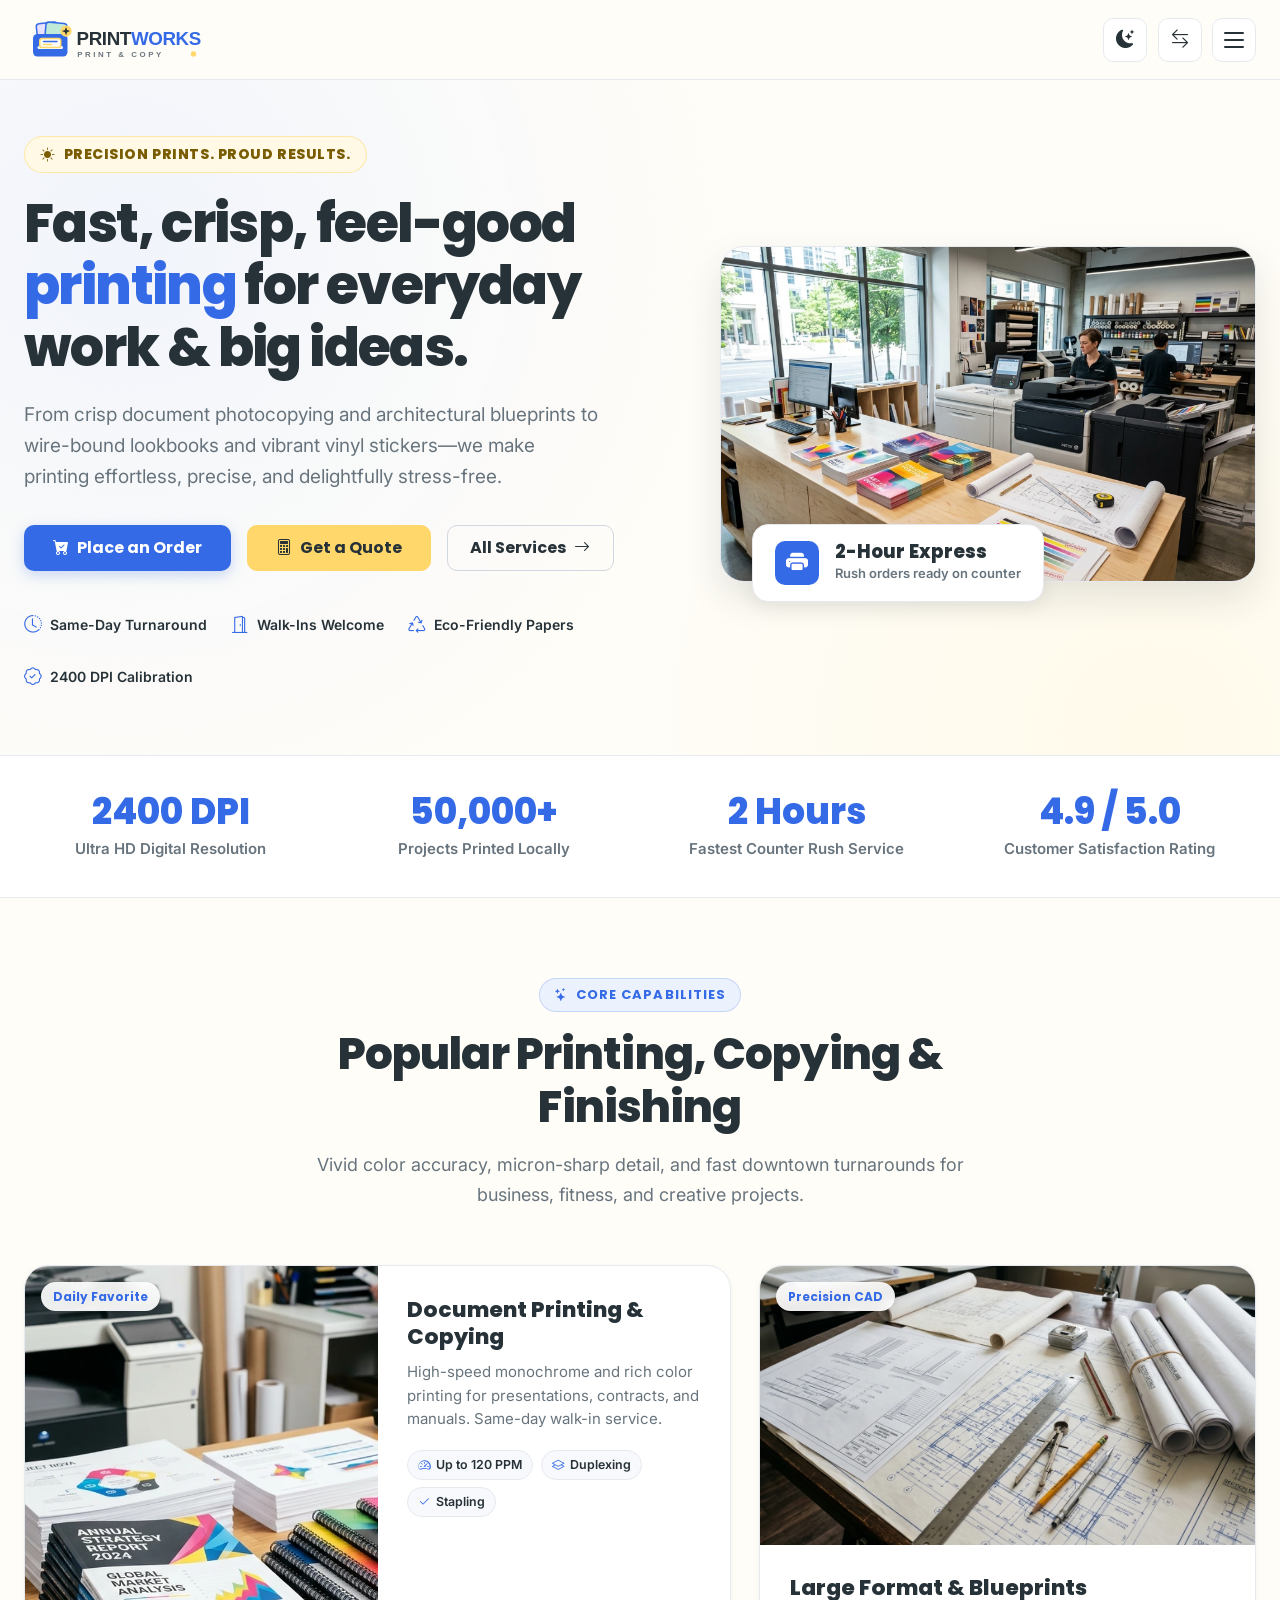
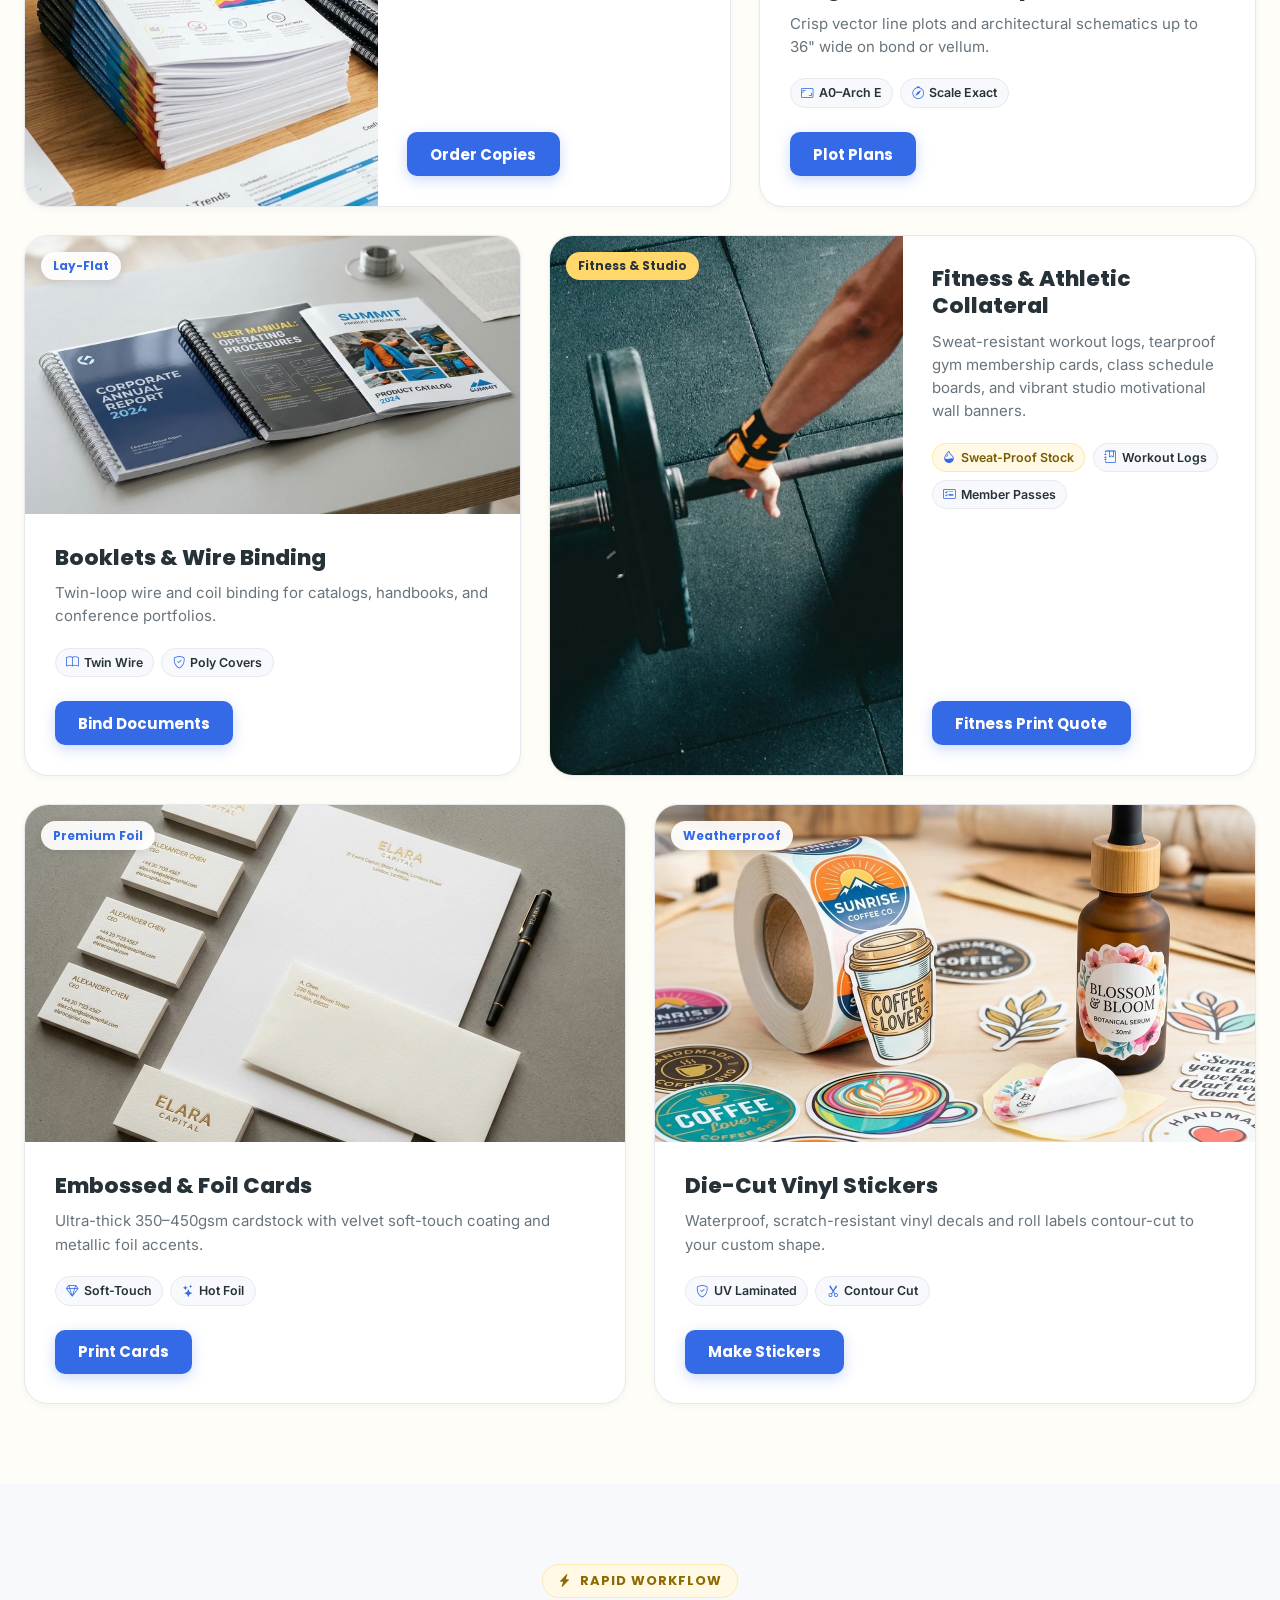
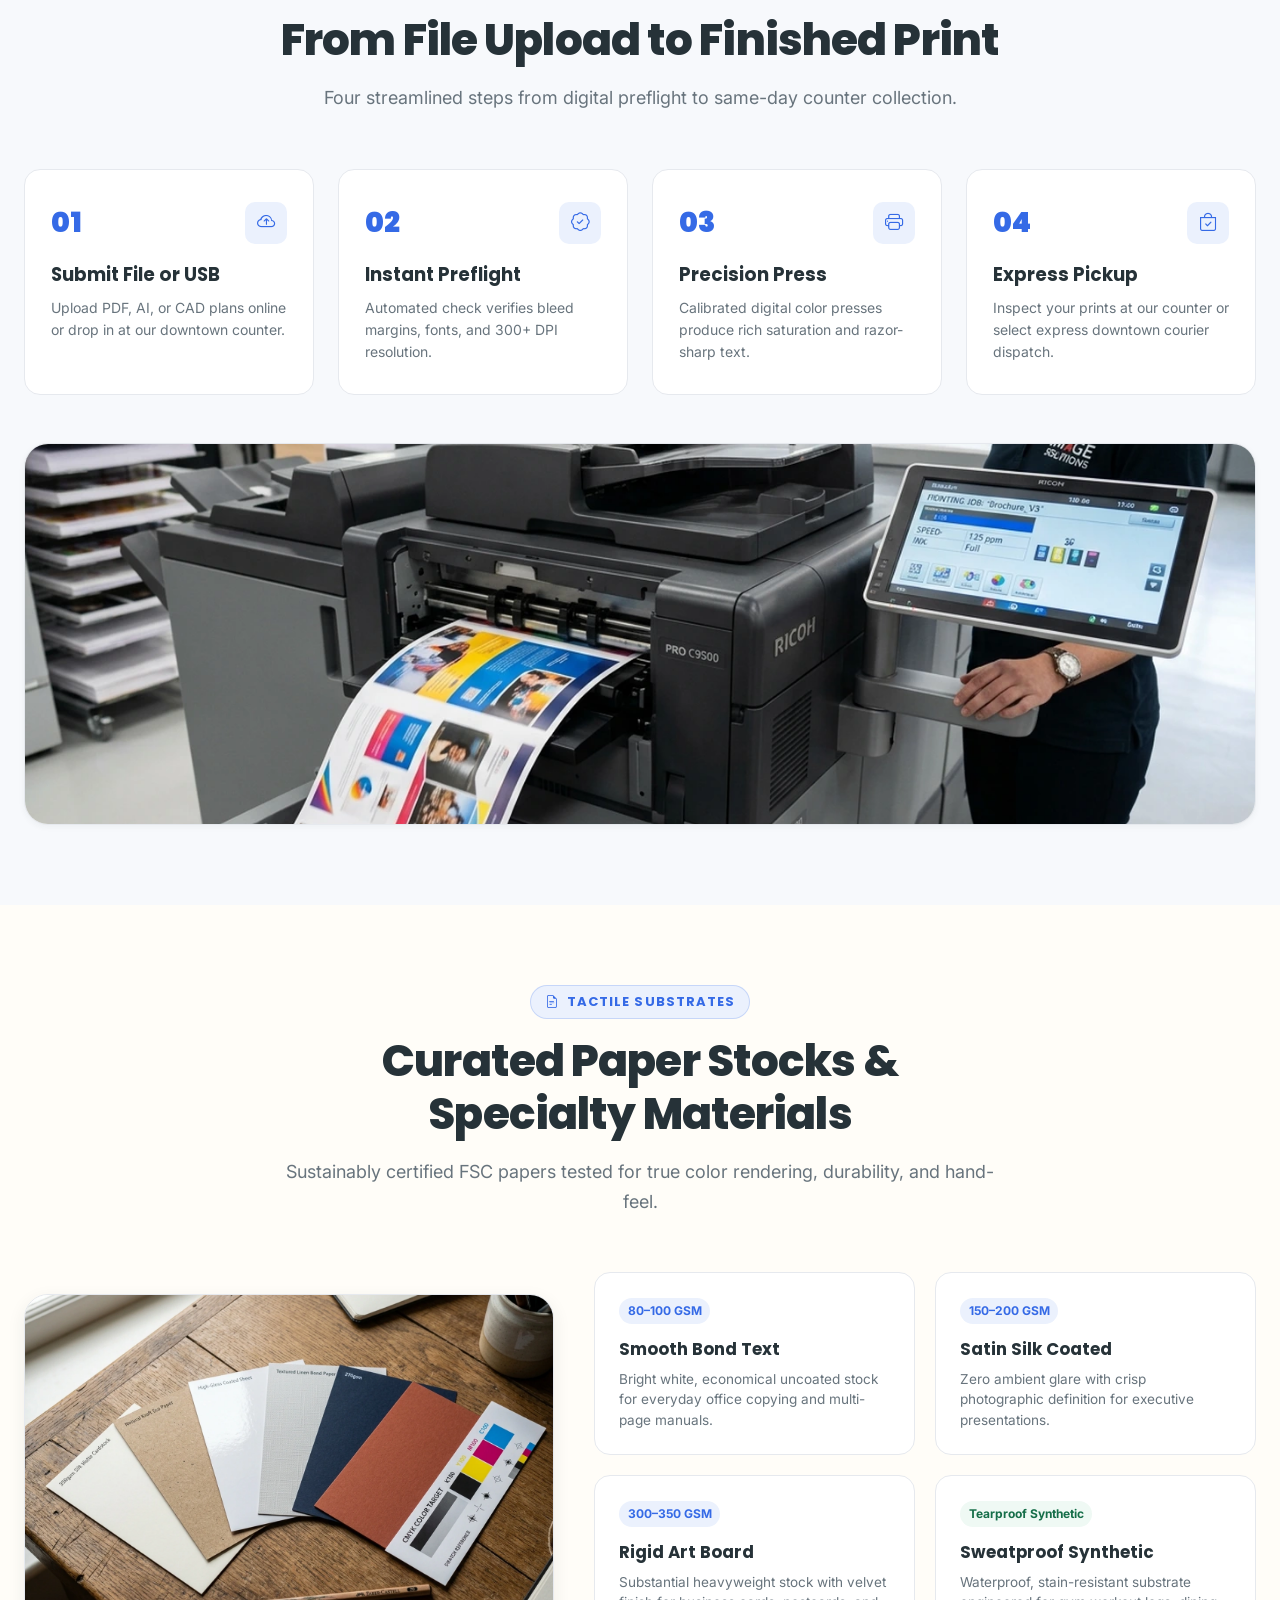
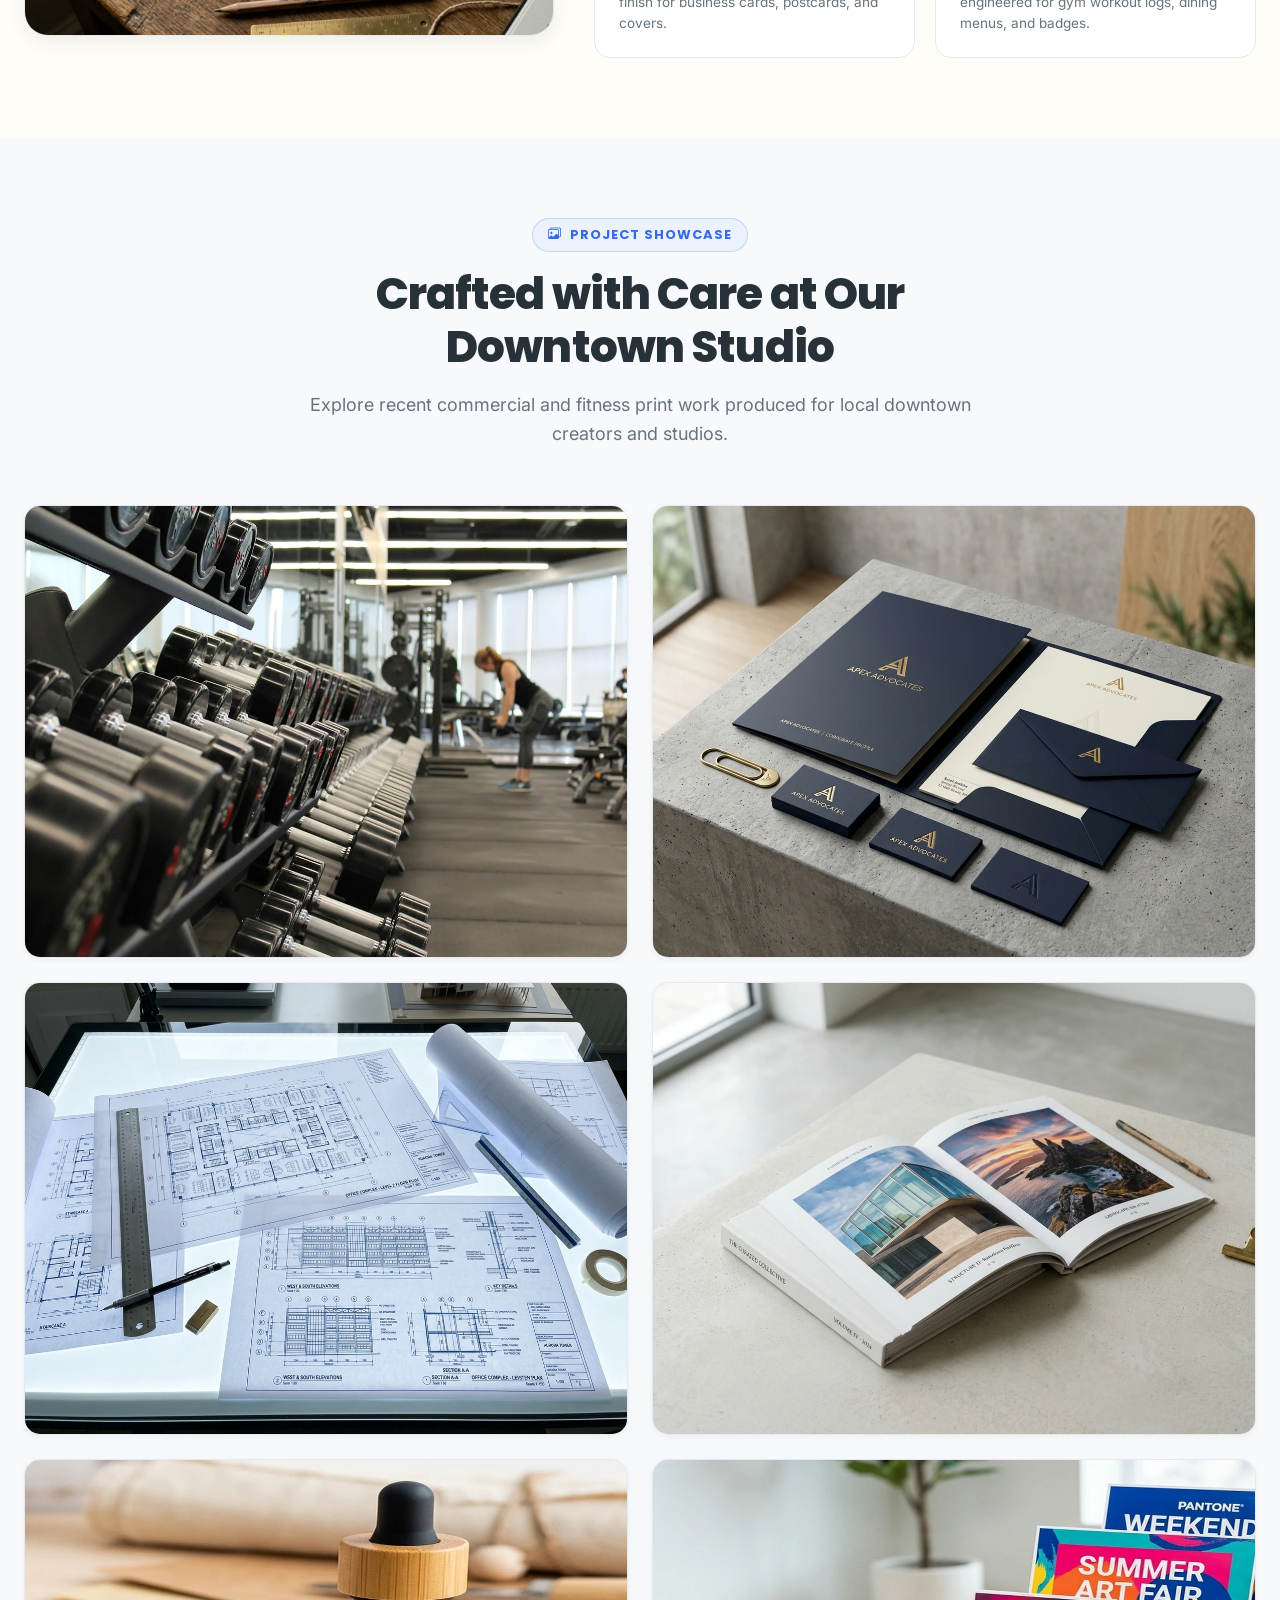
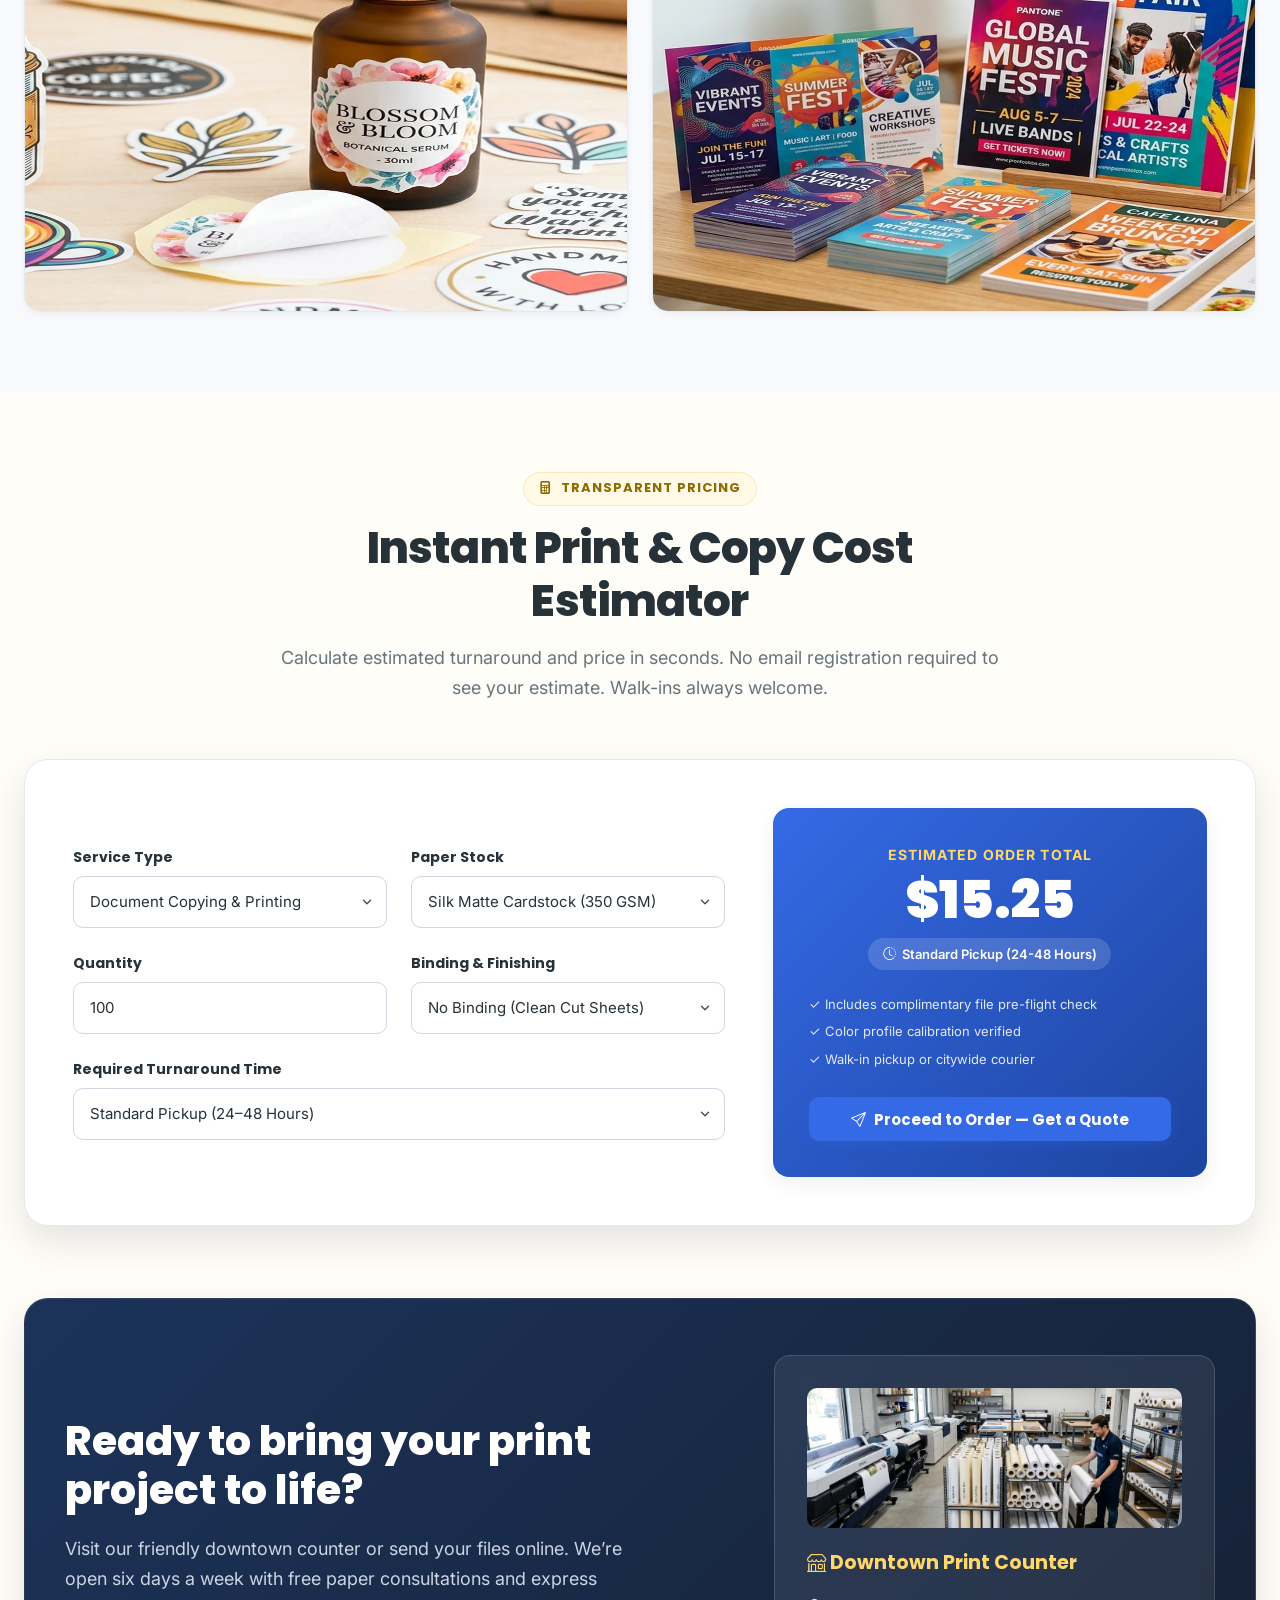
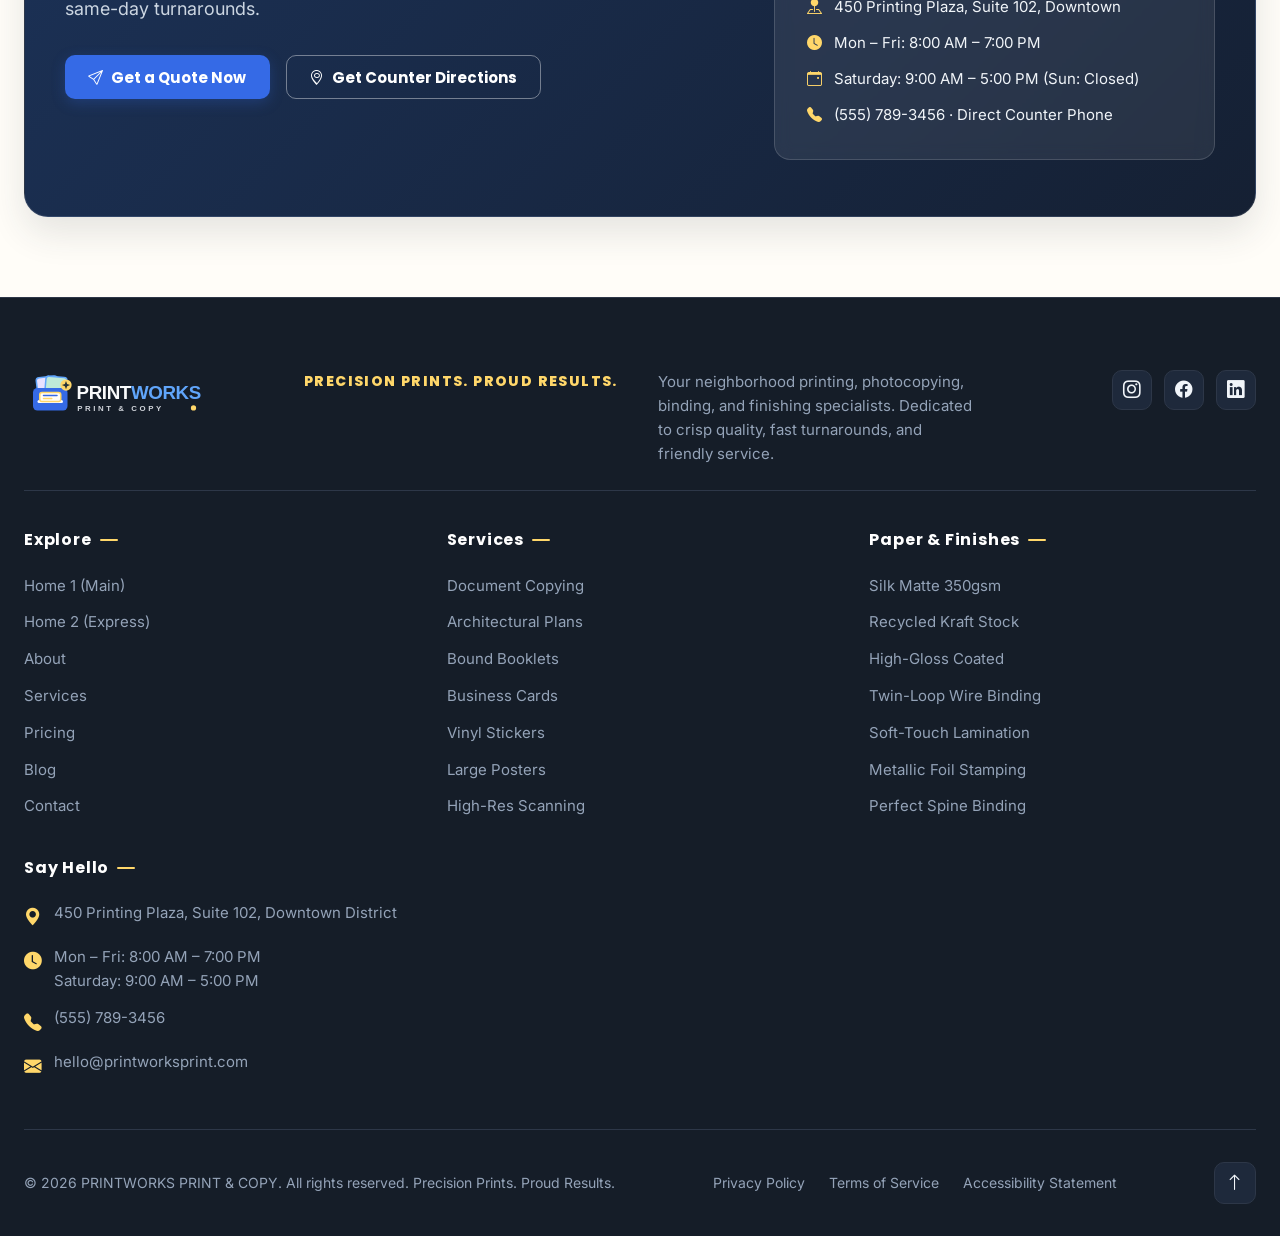
==== commit 92256b68: "Update project" ====
--- a/index.html
+++ b/index.html
@@ -77,8 +77,8 @@
         </div>
 
         <a href="about.html" class="fg-nav-link">About</a>
-        <a href="services.html" class="fg-nav-link">Services</a>
-        <a href="pricing.html" class="fg-nav-link">Pricing</a>
+        <a href="services.html" class="fg-nav-link">Products</a>
+        <a href="pricing.html" class="fg-nav-link">Deals</a>
         <a href="blog.html" class="fg-nav-link">Blog</a>
         <a href="contact.html" class="fg-nav-link">Contact</a>
       </nav>
@@ -95,11 +95,11 @@
           <i class="bi bi-arrow-left-right" aria-hidden="true"></i>
         </button>
 
-        <!-- Desktop Action Button (Get a Quote / Login) -->
-        <a href="contact.html#order-enquiry" class="fg-btn fg-btn-primary fg-navbar-cta">
-          <span>Get a Quote</span>
-          <i class="bi bi-arrow-right" aria-hidden="true"></i>
-        </a>
+        <!-- Desktop Action Button (Login) -->
+        <button type="button" class="fg-btn fg-btn-primary fg-login-btn fg-navbar-cta" data-modal="login">
+          <i class="bi bi-box-arrow-in-right" aria-hidden="true"></i>
+          <span>Login</span>
+        </button>
 
         <!-- Mobile & Tablet Hamburger Menu Toggle (<= 1280px) -->
         <button type="button" class="fg-hamburger-btn" aria-label="Open navigation menu" aria-expanded="false" aria-controls="mobile-drawer">
@@ -161,20 +161,20 @@
           <i class="bi bi-chevron-right" aria-hidden="true"></i>
         </a>
 
-        <!-- Services -->
+        <!-- Products -->
         <a href="services.html" class="fg-drawer-link">
           <span class="fg-drawer-link-inner">
             <i class="bi bi-printer" aria-hidden="true"></i>
-            <span>Services</span>
+            <span>Products</span>
           </span>
           <i class="bi bi-chevron-right" aria-hidden="true"></i>
         </a>
 
-        <!-- Pricing -->
+        <!-- Deals -->
         <a href="pricing.html" class="fg-drawer-link">
           <span class="fg-drawer-link-inner">
             <i class="bi bi-tag" aria-hidden="true"></i>
-            <span>Pricing</span>
+            <span>Deals</span>
           </span>
           <i class="bi bi-chevron-right" aria-hidden="true"></i>
         </a>
@@ -255,13 +255,17 @@
             </p>
 
             <div class="fg-hero-actions">
-              <a href="contact.html#order-enquiry" class="fg-btn fg-btn-primary">
+              <a href="contact.html#order-enquiry" class="fg-btn fg-btn-primary" style="font-size: 1rem; padding: 0.85rem 1.75rem; font-weight: 700;">
+                <i class="bi bi-cart-check-fill" aria-hidden="true"></i>
+                <span>Place an Order</span>
+              </a>
+              <a href="pricing.html" class="fg-btn fg-btn-secondary" style="background-color: var(--fg-yellow); color: #263238; border-color: var(--fg-yellow); font-weight: 700; font-size: 1rem; padding: 0.85rem 1.75rem;">
                 <i class="bi bi-calculator" aria-hidden="true"></i>
-                <span>Get an Instant Quote</span>
+                <span>Get a Quote</span>
               </a>
-              <a href="#services" class="fg-btn fg-btn-outline">
-                <span>Explore Services</span>
-                <i class="bi bi-arrow-down-short" aria-hidden="true"></i>
+              <a href="services.html" class="fg-btn fg-btn-outline" style="font-size: 1rem; padding: 0.85rem 1.4rem;">
+                <span>All Services</span>
+                <i class="bi bi-arrow-right" aria-hidden="true"></i>
               </a>
             </div>
 
@@ -332,7 +336,7 @@
     </section>
 
     <!-- ----------------------------------------------------------------------
-         SECTION 2: POPULAR PRINTING & COPYING SERVICES
+         SECTION 2: POPULAR PRINTING & COPYING SERVICES (BENTO SHOWCASE)
          ---------------------------------------------------------------------- -->
     <section id="services" class="fg-section" aria-labelledby="services-heading">
       <div class="fg-container">
@@ -340,225 +344,143 @@
         <div class="fg-section-header text-center">
           <span class="fg-section-badge">
             <i class="bi bi-stars" aria-hidden="true"></i>
-            <span>Our Core Capabilities</span>
+            <span>Core Capabilities</span>
           </span>
           <h2 id="services-heading" class="fg-section-title">
-            Popular Printing, Copying &amp; Finishing Services
+            Popular Printing, Copying &amp; Finishing
           </h2>
           <p class="fg-section-desc">
-            Professional printing engineered for precision, vivid color accuracy, and fast turnarounds. Perfect for businesses, creatives, students, and everyday walk-in tasks.
+            Vivid color accuracy, micron-sharp detail, and fast downtown turnarounds for business, fitness, and creative projects.
           </p>
         </div>
 
-        <!-- 6 Equal-Height Service Cards Grid -->
-        <div class="fg-services-grid">
-
-          <!-- Card 1: Document Printing & Copying -->
-          <article class="fg-card">
-            <div class="fg-card-img-wrap">
+        <!-- Modern Asymmetrical Bento Services Grid -->
+        <div class="fg-bento-services-grid">
+
+          <!-- Bento 1: Document Printing & Rapid Copying (Wide Feature) -->
+          <article class="fg-bento-card fg-bento-wide fg-bento-card-horizontal">
+            <div class="fg-bento-media">
               <img src="assets/images/index/service-doc-printing.webp" alt="Stacks of crisp color prints, bound reports, and business cards" class="fg-card-img" width="1400" height="900" loading="lazy">
               <span class="fg-card-badge">Daily Favorite</span>
             </div>
-            <div class="fg-card-body">
-              <h3 class="fg-card-title">Document Printing &amp; Copying</h3>
-              <p class="fg-card-desc">
-                High-speed black &amp; white and vivid full-color printing for reports, presentations, contracts, and classroom manuals. Walk-in flash drives and cloud files welcome.
+            <div class="fg-bento-body">
+              <h3 class="fg-bento-title">Document Printing &amp; Copying</h3>
+              <p class="fg-bento-desc">
+                High-speed monochrome and rich color printing for presentations, contracts, and manuals. Same-day walk-in service.
               </p>
-              <div class="fg-card-features">
-                <div class="fg-card-feature-item">
-                  <i class="bi bi-check-circle-fill" aria-hidden="true"></i>
-                  <span>Single or double-sided duplexing</span>
-                </div>
-                <div class="fg-card-feature-item">
-                  <i class="bi bi-check-circle-fill" aria-hidden="true"></i>
-                  <span>Standard 80gsm to 160gsm premium text</span>
-                </div>
-                <div class="fg-card-feature-item">
-                  <i class="bi bi-check-circle-fill" aria-hidden="true"></i>
-                  <span>Collation, hole punching &amp; stapling</span>
-                </div>
-              </div>
-              <div class="fg-card-footer">
-                <div class="fg-card-price">
-                  <span class="fg-card-price-label">Starting at</span>
-                  <span class="fg-card-price-val">$0.10 / page</span>
-                </div>
+              <div class="fg-tag-pills">
+                <span class="fg-tag-pill"><i class="bi bi-speedometer2"></i> Up to 120 PPM</span>
+                <span class="fg-tag-pill"><i class="bi bi-layers"></i> Duplexing</span>
+                <span class="fg-tag-pill"><i class="bi bi-check2"></i> Stapling</span>
+              </div>
+              <div class="fg-card-footer" style="margin-top: auto; padding: 0; border: none; background: transparent;">
                 <a href="contact.html#order-enquiry" class="fg-btn fg-btn-primary">Order Copies</a>
               </div>
             </div>
           </article>
 
-          <!-- Card 2: Large Format & Blueprints -->
-          <article class="fg-card">
-            <div class="fg-card-img-wrap">
+          <!-- Bento 2: Large Format CAD & Blueprints (Medium) -->
+          <article class="fg-bento-card fg-bento-med">
+            <div class="fg-bento-media" style="aspect-ratio: 16/9;">
               <img src="assets/images/index/service-blueprints.webp" alt="Large format architectural blueprint drawings, scale ruler, compass, and engineering plots" class="fg-card-img" width="1200" height="900" loading="lazy">
               <span class="fg-card-badge">Precision CAD</span>
             </div>
-            <div class="fg-card-body">
-              <h3 class="fg-card-title">Large Format &amp; Blueprints</h3>
-              <p class="fg-card-desc">
-                Crisp architectural schematics, engineering plans, elevation drawings, and wide-format posters up to 60 inches wide. Razor-sharp vector line reproduction.
+            <div class="fg-bento-body">
+              <h3 class="fg-bento-title">Large Format &amp; Blueprints</h3>
+              <p class="fg-bento-desc">
+                Crisp vector line plots and architectural schematics up to 36" wide on bond or vellum.
               </p>
-              <div class="fg-card-features">
-                <div class="fg-card-feature-item">
-                  <i class="bi bi-check-circle-fill" aria-hidden="true"></i>
-                  <span>Architectural A0, A1, A2 &amp; Arch E sizes</span>
-                </div>
-                <div class="fg-card-feature-item">
-                  <i class="bi bi-check-circle-fill" aria-hidden="true"></i>
-                  <span>Heavyweight bond, vellum &amp; matte film</span>
-                </div>
-                <div class="fg-card-feature-item">
-                  <i class="bi bi-check-circle-fill" aria-hidden="true"></i>
-                  <span>Full-scale scanning &amp; digital archiving</span>
-                </div>
-              </div>
-              <div class="fg-card-footer">
-                <div class="fg-card-price">
-                  <span class="fg-card-price-label">Starting at</span>
-                  <span class="fg-card-price-val">$4.50 / plot</span>
-                </div>
+              <div class="fg-tag-pills">
+                <span class="fg-tag-pill"><i class="bi bi-aspect-ratio"></i> A0–Arch E</span>
+                <span class="fg-tag-pill"><i class="bi bi-compass"></i> Scale Exact</span>
+              </div>
+              <div class="fg-card-footer" style="margin-top: auto; padding: 0; border: none; background: transparent;">
                 <a href="contact.html#order-enquiry" class="fg-btn fg-btn-primary">Plot Plans</a>
               </div>
             </div>
           </article>
 
-          <!-- Card 3: Booklets, Catalogs & Binding -->
-          <article class="fg-card">
-            <div class="fg-card-img-wrap">
+          <!-- Bento 3: Booklets & Multi-Page Binding (Medium) -->
+          <article class="fg-bento-card fg-bento-med">
+            <div class="fg-bento-media" style="aspect-ratio: 16/9;">
               <img src="assets/images/index/service-binding.webp" alt="Wire-bound booklets, spiral coil manuals, and product catalogs with clear protective covers" class="fg-card-img" width="1400" height="900" loading="lazy">
-              <span class="fg-card-badge">Custom Finishes</span>
-            </div>
-            <div class="fg-card-body">
-              <h3 class="fg-card-title">Booklets &amp; Multi-Page Binding</h3>
-              <p class="fg-card-desc">
-                Turn loose sheets into professional booklets, conference guides, employee handbooks, and portfolios with durable twin-loop wire, spiral coil, or saddle stitching.
+              <span class="fg-card-badge">Lay-Flat</span>
+            </div>
+            <div class="fg-bento-body">
+              <h3 class="fg-bento-title">Booklets &amp; Wire Binding</h3>
+              <p class="fg-bento-desc">
+                Twin-loop wire and coil binding for catalogs, handbooks, and conference portfolios.
               </p>
-              <div class="fg-card-features">
-                <div class="fg-card-feature-item">
-                  <i class="bi bi-check-circle-fill" aria-hidden="true"></i>
-                  <span>360° flat-opening wire &amp; spiral coils</span>
-                </div>
-                <div class="fg-card-feature-item">
-                  <i class="bi bi-check-circle-fill" aria-hidden="true"></i>
-                  <span>Clear acetate front &amp; vinyl back covers</span>
-                </div>
-                <div class="fg-card-feature-item">
-                  <i class="bi bi-check-circle-fill" aria-hidden="true"></i>
-                  <span>Saddle-stitched magazine style folding</span>
-                </div>
-              </div>
-              <div class="fg-card-footer">
-                <div class="fg-card-price">
-                  <span class="fg-card-price-label">Starting at</span>
-                  <span class="fg-card-price-val">$3.50 / unit</span>
-                </div>
-                <a href="contact.html#order-enquiry" class="fg-btn fg-btn-primary">Bind Booklets</a>
+              <div class="fg-tag-pills">
+                <span class="fg-tag-pill"><i class="bi bi-book"></i> Twin Wire</span>
+                <span class="fg-tag-pill"><i class="bi bi-shield-check"></i> Poly Covers</span>
+              </div>
+              <div class="fg-card-footer" style="margin-top: auto; padding: 0; border: none; background: transparent;">
+                <a href="contact.html#order-enquiry" class="fg-btn fg-btn-primary">Bind Documents</a>
               </div>
             </div>
           </article>
 
-          <!-- Card 4: Business Cards & Corporate Stationery -->
-          <article class="fg-card">
-            <div class="fg-card-img-wrap">
-              <img src="assets/images/index/service-business-cards.webp" alt="Luxury embossed business cards with gold foil stamping, matching envelopes, and stationery" class="fg-card-img" width="1200" height="900" loading="lazy">
-              <span class="fg-card-badge">Executive Quality</span>
-            </div>
-            <div class="fg-card-body">
-              <h3 class="fg-card-title">Business Cards &amp; Stationery</h3>
-              <p class="fg-card-desc">
-                Make memorable first impressions with ultra-thick 350gsm–450gsm cardstock, velvet soft-touch lamination, metallic foil stamping, matching envelopes, and letterheads.
+          <!-- Bento 4: Athletic & Fitness Center Prints (Wide Feature with FITNESS IMAGERY) -->
+          <article class="fg-bento-card fg-bento-wide fg-bento-card-horizontal">
+            <div class="fg-bento-media">
+              <img src="assets/images/services/service-fitness-prints.webp" alt="Athletic training and fitness studio print collateral, membership passes, and gym graphics" class="fg-card-img" width="1200" height="900" loading="lazy">
+              <span class="fg-card-badge" style="background-color: var(--fg-yellow); color: #263238;">Fitness &amp; Studio</span>
+            </div>
+            <div class="fg-bento-body">
+              <h3 class="fg-bento-title">Fitness &amp; Athletic Collateral</h3>
+              <p class="fg-bento-desc">
+                Sweat-resistant workout logs, tearproof gym membership cards, class schedule boards, and vibrant studio motivational wall banners.
               </p>
-              <div class="fg-card-features">
-                <div class="fg-card-feature-item">
-                  <i class="bi bi-check-circle-fill" aria-hidden="true"></i>
-                  <span>Standard, square &amp; mini custom die-cuts</span>
-                </div>
-                <div class="fg-card-feature-item">
-                  <i class="bi bi-check-circle-fill" aria-hidden="true"></i>
-                  <span>Gold, silver &amp; holographic foil stamping</span>
-                </div>
-                <div class="fg-card-feature-item">
-                  <i class="bi bi-check-circle-fill" aria-hidden="true"></i>
-                  <span>FSC-certified sustainable cotton papers</span>
-                </div>
-              </div>
-              <div class="fg-card-footer">
-                <div class="fg-card-price">
-                  <span class="fg-card-price-label">Packs of 100 from</span>
-                  <span class="fg-card-price-val">$24.00</span>
-                </div>
+              <div class="fg-tag-pills">
+                <span class="fg-tag-pill fg-tag-pill-highlight"><i class="bi bi-droplet-half"></i> Sweat-Proof Stock</span>
+                <span class="fg-tag-pill"><i class="bi bi-journal-bookmark"></i> Workout Logs</span>
+                <span class="fg-tag-pill"><i class="bi bi-card-checklist"></i> Member Passes</span>
+              </div>
+              <div class="fg-card-footer" style="margin-top: auto; padding: 0; border: none; background: transparent;">
+                <a href="contact.html#order-enquiry" class="fg-btn fg-btn-primary">Fitness Print Quote</a>
+              </div>
+            </div>
+          </article>
+
+          <!-- Bento 5: Luxury Business Cards (Half) -->
+          <article class="fg-bento-card fg-bento-half">
+            <div class="fg-bento-media" style="aspect-ratio: 16/9;">
+              <img src="assets/images/index/service-business-cards.webp" alt="Luxury embossed business cards with gold foil stamping and soft-touch lamination" class="fg-card-img" width="1200" height="900" loading="lazy">
+              <span class="fg-card-badge">Premium Foil</span>
+            </div>
+            <div class="fg-bento-body">
+              <h3 class="fg-bento-title">Embossed &amp; Foil Cards</h3>
+              <p class="fg-bento-desc">
+                Ultra-thick 350–450gsm cardstock with velvet soft-touch coating and metallic foil accents.
+              </p>
+              <div class="fg-tag-pills">
+                <span class="fg-tag-pill"><i class="bi bi-gem"></i> Soft-Touch</span>
+                <span class="fg-tag-pill"><i class="bi bi-stars"></i> Hot Foil</span>
+              </div>
+              <div class="fg-card-footer" style="margin-top: auto; padding: 0; border: none; background: transparent;">
                 <a href="contact.html#order-enquiry" class="fg-btn fg-btn-primary">Print Cards</a>
               </div>
             </div>
           </article>
 
-          <!-- Card 5: Custom Stickers, Labels & Decals -->
-          <article class="fg-card">
-            <div class="fg-card-img-wrap">
-              <img src="assets/images/index/service-stickers.webp" alt="Custom die-cut vinyl stickers, roll labels, and retail packaging decals" class="fg-card-img" width="1200" height="900" loading="lazy">
-              <span class="fg-card-badge">Water-Resistant</span>
-            </div>
-            <div class="fg-card-body">
-              <h3 class="fg-card-title">Die-Cut Stickers &amp; Product Labels</h3>
-              <p class="fg-card-desc">
-                Durable, weatherproof vinyl stickers and roll labels for retail packaging, bottles, laptops, and giveaway swag. Precision kiss-cut or die-cut to any custom contour.
+          <!-- Bento 6: Die-Cut Vinyl Stickers (Half) -->
+          <article class="fg-bento-card fg-bento-half">
+            <div class="fg-bento-media" style="aspect-ratio: 16/9;">
+              <img src="assets/images/index/service-stickers.webp" alt="Custom die-cut vinyl stickers, roll labels, and packaging decals" class="fg-card-img" width="1200" height="900" loading="lazy">
+              <span class="fg-card-badge">Weatherproof</span>
+            </div>
+            <div class="fg-bento-body">
+              <h3 class="fg-bento-title">Die-Cut Vinyl Stickers</h3>
+              <p class="fg-bento-desc">
+                Waterproof, scratch-resistant vinyl decals and roll labels contour-cut to your custom shape.
               </p>
-              <div class="fg-card-features">
-                <div class="fg-card-feature-item">
-                  <i class="bi bi-check-circle-fill" aria-hidden="true"></i>
-                  <span>UV &amp; scratch-resistant outdoor vinyl</span>
-                </div>
-                <div class="fg-card-feature-item">
-                  <i class="bi bi-check-circle-fill" aria-hidden="true"></i>
-                  <span>Glossy, matte &amp; transparent substrates</span>
-                </div>
-                <div class="fg-card-feature-item">
-                  <i class="bi bi-check-circle-fill" aria-hidden="true"></i>
-                  <span>No minimum order quantity required</span>
-                </div>
-              </div>
-              <div class="fg-card-footer">
-                <div class="fg-card-price">
-                  <span class="fg-card-price-label">Starting at</span>
-                  <span class="fg-card-price-val">$0.35 / sticker</span>
-                </div>
+              <div class="fg-tag-pills">
+                <span class="fg-tag-pill"><i class="bi bi-shield-check"></i> UV Laminated</span>
+                <span class="fg-tag-pill"><i class="bi bi-scissors"></i> Contour Cut</span>
+              </div>
+              <div class="fg-card-footer" style="margin-top: auto; padding: 0; border: none; background: transparent;">
                 <a href="contact.html#order-enquiry" class="fg-btn fg-btn-primary">Make Stickers</a>
-              </div>
-            </div>
-          </article>
-
-          <!-- Card 6: Marketing Flyers, Menus & Posters -->
-          <article class="fg-card">
-            <div class="fg-card-img-wrap">
-              <img src="assets/images/index/service-posters.webp" alt="Vibrant promotional marketing flyers, folded event brochures, and display posters" class="fg-card-img" width="1200" height="900" loading="lazy">
-              <span class="fg-card-badge">High Impact</span>
-            </div>
-            <div class="fg-card-body">
-              <h3 class="fg-card-title">Posters, Menus &amp; Marketing Flyers</h3>
-              <p class="fg-card-desc">
-                High-definition promotional collateral for store openings, art exhibits, dining menus, and corporate showcases. Vibrant Pantone-matched inks on sturdy coated stock.
-              </p>
-              <div class="fg-card-features">
-                <div class="fg-card-feature-item">
-                  <i class="bi bi-check-circle-fill" aria-hidden="true"></i>
-                  <span>Tri-fold, z-fold &amp; gatefold configurations</span>
-                </div>
-                <div class="fg-card-feature-item">
-                  <i class="bi bi-check-circle-fill" aria-hidden="true"></i>
-                  <span>Heavyweight wipe-clean matte lamination</span>
-                </div>
-                <div class="fg-card-feature-item">
-                  <i class="bi bi-check-circle-fill" aria-hidden="true"></i>
-                  <span>Foam-board mounting for easel display</span>
-                </div>
-              </div>
-              <div class="fg-card-footer">
-                <div class="fg-card-price">
-                  <span class="fg-card-price-label">Starting at</span>
-                  <span class="fg-card-price-val">$0.45 / flyer</span>
-                </div>
-                <a href="contact.html#order-enquiry" class="fg-btn fg-btn-primary">Print Flyers</a>
               </div>
             </div>
           </article>
@@ -577,270 +499,141 @@
         <div class="fg-section-header text-center">
           <span class="fg-section-badge fg-section-badge-yellow">
             <i class="bi bi-lightning-charge-fill" aria-hidden="true"></i>
-            <span>Simple &amp; Painless</span>
+            <span>Rapid Workflow</span>
           </span>
           <h2 id="process-heading" class="fg-section-title">
-            How It Works — From Digital File to Finished Print
+            From File Upload to Finished Print
           </h2>
           <p class="fg-section-desc">
-            We’ve eliminated confusing print technical jargon. Whether ordering online or stepping up to our counter, our 4-step workflow ensures flawless output every time.
+            Four streamlined steps from digital preflight to same-day counter collection.
           </p>
         </div>
 
-        <div class="fg-process-grid">
+        <!-- Connected Horizontal Rapid-Flow Timeline -->
+        <div class="fg-flow-timeline">
 
           <!-- Step 1 -->
-          <div class="fg-process-card">
-            <div class="fg-process-header">
-              <span class="fg-process-num">01</span>
-              <div class="fg-process-icon">
+          <div class="fg-flow-card">
+            <div class="fg-flow-header">
+              <span class="fg-flow-step-num">01</span>
+              <div class="fg-flow-icon">
                 <i class="bi bi-cloud-arrow-up" aria-hidden="true"></i>
               </div>
             </div>
-            <h3 class="fg-process-title">Submit Files or Walk In</h3>
-            <p class="fg-process-desc">
-              Upload PDF, AI, Word, or CAD files via our web portal or drop by our counter with your flash drive. We support all industry standards.
+            <h3 class="fg-flow-title">Submit File or USB</h3>
+            <p class="fg-flow-desc">
+              Upload PDF, AI, or CAD plans online or drop in at our downtown counter.
             </p>
-            <span class="fg-process-badge">
-              <i class="bi bi-check2-circle" aria-hidden="true"></i>
-              <span>Instant Confirmation</span>
-            </span>
           </div>
 
           <!-- Step 2 -->
-          <div class="fg-process-card">
-            <div class="fg-process-header">
-              <span class="fg-process-num">02</span>
-              <div class="fg-process-icon">
-                <i class="bi bi-palette" aria-hidden="true"></i>
-              </div>
-            </div>
-            <h3 class="fg-process-title">Choose Paper &amp; Finishes</h3>
-            <p class="fg-process-desc">
-              Select your stock weight from 80gsm to 450gsm, touch our physical sample swatch book, and pick binding, lamination, or foil accents.
+          <div class="fg-flow-card">
+            <div class="fg-flow-header">
+              <span class="fg-flow-step-num">02</span>
+              <div class="fg-flow-icon">
+                <i class="bi bi-patch-check" aria-hidden="true"></i>
+              </div>
+            </div>
+            <h3 class="fg-flow-title">Instant Preflight</h3>
+            <p class="fg-flow-desc">
+              Automated check verifies bleed margins, fonts, and 300+ DPI resolution.
             </p>
-            <span class="fg-process-badge">
-              <i class="bi bi-check2-circle" aria-hidden="true"></i>
-              <span>Free Paper Samples</span>
-            </span>
           </div>
 
           <!-- Step 3 -->
-          <div class="fg-process-card">
-            <div class="fg-process-header">
-              <span class="fg-process-num">03</span>
-              <div class="fg-process-icon">
-                <i class="bi bi-check2-square" aria-hidden="true"></i>
-              </div>
-            </div>
-            <h3 class="fg-process-title">Pre-Flight Proofing</h3>
-            <p class="fg-process-desc">
-              Our print specialists check your bleeds, color profiles, resolution, and margins before running the presses to guarantee zero mistakes.
+          <div class="fg-flow-card">
+            <div class="fg-flow-header">
+              <span class="fg-flow-step-num">03</span>
+              <div class="fg-flow-icon">
+                <i class="bi bi-printer" aria-hidden="true"></i>
+              </div>
+            </div>
+            <h3 class="fg-flow-title">Precision Press</h3>
+            <p class="fg-flow-desc">
+              Calibrated digital color presses produce rich saturation and razor-sharp text.
             </p>
-            <span class="fg-process-badge">
-              <i class="bi bi-check2-circle" aria-hidden="true"></i>
-              <span>Zero-Error Guarantee</span>
-            </span>
           </div>
 
           <!-- Step 4 -->
-          <div class="fg-process-card">
-            <div class="fg-process-header">
-              <span class="fg-process-num">04</span>
-              <div class="fg-process-icon">
-                <i class="bi bi-box-seam" aria-hidden="true"></i>
-              </div>
-            </div>
-            <h3 class="fg-process-title">Rapid Pickup or Delivery</h3>
-            <p class="fg-process-desc">
-              Collect your neatly packaged, inspected order from our front counter or select same-day local courier delivery straight to your office.
+          <div class="fg-flow-card">
+            <div class="fg-flow-header">
+              <span class="fg-flow-step-num">04</span>
+              <div class="fg-flow-icon">
+                <i class="bi bi-bag-check" aria-hidden="true"></i>
+              </div>
+            </div>
+            <h3 class="fg-flow-title">Express Pickup</h3>
+            <p class="fg-flow-desc">
+              Inspect your prints at our counter or select express downtown courier dispatch.
             </p>
-            <span class="fg-process-badge">
-              <i class="bi bi-check2-circle" aria-hidden="true"></i>
-              <span>Ready in 2–4 Hours</span>
-            </span>
-          </div>
-
-        </div>
-
-        <!-- Production Assurance Banner -->
+          </div>
+
+        </div>
+
+        <!-- Production Press Highlight Strip -->
         <div class="fg-process-banner">
-          <div class="fg-process-banner-content">
-            <span class="fg-section-badge">
-              <i class="bi bi-shield-check" aria-hidden="true"></i>
-              <span>Quality Assurance</span>
-            </span>
-            <h3 class="fg-process-banner-title">
-              Calibrated Digital Presses &amp; Free Pre-Flight Review
-            </h3>
-            <p class="fg-process-banner-desc">
-              Every morning our digital press engines are spectrophotometer-calibrated for exact CMYK and Pantone color accuracy. Before we run any order, our technicians review your file margins, fonts, and resolution to guarantee zero costly mistakes.
-            </p>
-            <div class="fg-process-banner-chips">
-              <div class="fg-hero-chip">
-                <i class="bi bi-patch-check-fill"></i>
-                <span>2400 DPI Ultra HD</span>
-              </div>
-              <div class="fg-hero-chip">
-                <i class="bi bi-tree-fill"></i>
-                <span>100% FSC Sustainable</span>
-              </div>
-              <div class="fg-hero-chip">
-                <i class="bi bi-clock-history"></i>
-                <span>2-Hour Rush Available</span>
-              </div>
-            </div>
-          </div>
-          <div class="fg-process-banner-media">
-            <img src="assets/images/index/process-digital-press.webp" alt="PRINTWORKS modern high-speed digital color printing press in operation with touchscreen job console" class="fg-card-img" width="1400" height="900" loading="lazy">
-          </div>
+          <img src="assets/images/index/process-digital-press.webp" alt="PRINTWORKS modern high-speed digital color printing press in operation with touchscreen job console" class="fg-process-banner-img" width="1400" height="900" loading="lazy">
         </div>
 
       </div>
     </section>
 
     <!-- ----------------------------------------------------------------------
-         SECTION 4: PAPER STOCKS & BINDERY CRAFTSMANSHIP
+         SECTION 4: PAPER STOCKS & TACTILE SWATCHES
          ---------------------------------------------------------------------- -->
     <section id="stocks" class="fg-section" aria-labelledby="stocks-heading">
       <div class="fg-container">
 
-        <!-- Top Part: Split Paper Stocks Overview -->
-        <div class="fg-split-section">
+        <div class="fg-section-header text-center">
+          <span class="fg-section-badge">
+            <i class="bi bi-file-earmark-text" aria-hidden="true"></i>
+            <span>Tactile Substrates</span>
+          </span>
+          <h2 id="stocks-heading" class="fg-section-title">
+            Curated Paper Stocks &amp; Specialty Materials
+          </h2>
+          <p class="fg-section-desc">
+            Sustainably certified FSC papers tested for true color rendering, durability, and hand-feel.
+          </p>
+        </div>
+
+        <!-- Asymmetrical Swatch Split Showcase -->
+        <div class="fg-swatch-split">
           
-          <!-- Left Column: Photographic Paper Swatches -->
-          <div class="fg-split-visual">
-            <div class="fg-hero-img-card">
-              <img src="assets/images/index/paper-stocks-swatches.webp" alt="Fanned-out tactile paper swatches including silk matte, recycled kraft, high-gloss coated, linen bond, and CMYK calibration strip" class="fg-card-img" width="1400" height="900" loading="lazy">
-            </div>
-          </div>
-
-          <!-- Right Column: Description & Stock Cards -->
-          <div class="fg-split-content">
-            <span class="fg-section-badge">
-              <i class="bi bi-file-earmark-text" aria-hidden="true"></i>
-              <span>Tactile Materials</span>
-            </span>
-            <h2 id="stocks-heading" class="fg-section-title">
-              Hand-Picked Paper Stocks Engineered for Every Application
-            </h2>
-            <p class="fg-section-desc" style="margin-bottom: 2rem;">
-              The paper you choose sets the mood before a single word is read. We source sustainably certified papers from top mills to guarantee true color rendering and satisfying hand-feel.
-            </p>
-
-            <div class="fg-paper-stocks-grid">
-              
-              <div class="fg-stock-card">
-                <span class="fg-stock-tag">350 GSM Heavy</span>
-                <h3 class="fg-stock-title">Silk Matte Cardstock</h3>
-                <p class="fg-stock-desc">
-                  Low glare, ultra-smooth surface for business cards, lookbooks, and high-end restaurant menus.
-                </p>
-              </div>
-
-              <div class="fg-stock-card">
-                <span class="fg-stock-tag">300 GSM Organic</span>
-                <h3 class="fg-stock-title">100% Recycled Kraft</h3>
-                <p class="fg-stock-desc">
-                  Warm rustic fiber flecks with genuine eco-conscious credibility for tags and artisanal packaging.
-                </p>
-              </div>
-
-              <div class="fg-stock-card">
-                <span class="fg-stock-tag">250 GSM Vivid</span>
-                <h3 class="fg-stock-title">High-Gloss Coated</h3>
-                <p class="fg-stock-desc">
-                  Maximum color saturation and luminous reflection for marketing flyers, photos, and posters.
-                </p>
-              </div>
-
-              <div class="fg-stock-card">
-                <span class="fg-stock-tag">120 GSM Texture</span>
-                <h3 class="fg-stock-title">Linen Textured Bond</h3>
-                <p class="fg-stock-desc">
-                  Subtle woven fabric texture delivering timeless prestige for corporate letterheads and legal briefs.
-                </p>
-              </div>
-
-            </div>
-          </div>
-
-        </div>
-
-        <!-- Lower Part: Bindery & Finishing Craftsmanship Grid -->
-        <div class="fg-finishing-wrap">
-          <div class="fg-section-header text-center" style="margin-top: 5rem; margin-bottom: 2.75rem;">
-            <span class="fg-section-badge fg-section-badge-yellow">
-              <i class="bi bi-gem" aria-hidden="true"></i>
-              <span>Finishing Touches</span>
-            </span>
-            <h3 class="fg-section-title" style="font-size: clamp(1.75rem, 2.5vw, 2.25rem);">
-              Durable Binding, Protective Laminates &amp; Foil Accents
-            </h3>
-            <p class="fg-section-desc">
-              Give your documents longevity and luxury appeal. From waterproof food menus to executive pitch decks, we provide full bindery finishing on-site.
-            </p>
-          </div>
-
-          <div class="fg-options-grid">
-
-            <div class="fg-option-card">
-              <div class="fg-option-icon">
-                <i class="bi bi-journal-album" aria-hidden="true"></i>
-              </div>
-              <h4 class="fg-option-title">Twin-Loop Wire Binding</h4>
-              <p class="fg-option-desc">
-                Opens 360° completely flat for manuals, financial reports, and study guides. Available in silver, matte black, and bronze metal loops.
-              </p>
-              <div class="fg-option-specs">
-                <i class="bi bi-check-circle" aria-hidden="true"></i>
-                <span>Up to 280 sheets capacity</span>
-              </div>
-            </div>
-
-            <div class="fg-option-card">
-              <div class="fg-option-icon">
-                <i class="bi bi-shield-check" aria-hidden="true"></i>
-              </div>
-              <h4 class="fg-option-title">Velvet Soft-Touch Laminate</h4>
-              <p class="fg-option-desc">
-                Non-reflective matte film that provides a luxurious peach-skin touch and complete moisture resistance for menus and card covers.
-              </p>
-              <div class="fg-option-specs">
-                <i class="bi bi-check-circle" aria-hidden="true"></i>
-                <span>Zero glare under ambient light</span>
-              </div>
-            </div>
-
-            <div class="fg-option-card">
-              <div class="fg-option-icon">
-                <i class="bi bi-sparkles" aria-hidden="true"></i>
-              </div>
-              <h4 class="fg-option-title">Metallic Foil Stamping</h4>
-              <p class="fg-option-desc">
-                Gleaming hot-foil accents in Gold, Silver, Copper, or Holographic foil to highlight corporate logos, certificates, and wedding suites.
-              </p>
-              <div class="fg-option-specs">
-                <i class="bi bi-check-circle" aria-hidden="true"></i>
-                <span>Micro-detail crisp embossing</span>
-              </div>
-            </div>
-
-            <div class="fg-option-card">
-              <div class="fg-option-icon">
-                <i class="bi bi-book" aria-hidden="true"></i>
-              </div>
-              <h4 class="fg-option-title">Perfect Book Binding</h4>
-              <p class="fg-option-desc">
-                Square-spine paperback book finish using polyurethane reactive adhesive (PUR) for catalogs, quarterly journals, and published books.
-              </p>
-              <div class="fg-option-specs">
-                <i class="bi bi-check-circle" aria-hidden="true"></i>
-                <span>Bookstore-quality spine</span>
-              </div>
-            </div>
-
-          </div>
+          <!-- Left: Hero Photographic Swatch Deck -->
+          <div class="fg-swatch-preview">
+            <img src="assets/images/index/paper-stocks-swatches.webp" alt="Fanned-out tactile paper swatches including silk matte, recycled kraft, high-gloss coated, linen bond, and CMYK calibration strip" width="1400" height="900" loading="lazy">
+          </div>
+
+          <!-- Right: Scannable Tactile Stock Cards -->
+          <div class="fg-swatch-grid">
+            
+            <div class="fg-swatch-card">
+              <span class="fg-swatch-badge">80–100 GSM</span>
+              <h3 class="fg-swatch-title">Smooth Bond Text</h3>
+              <p class="fg-swatch-desc">Bright white, economical uncoated stock for everyday office copying and multi-page manuals.</p>
+            </div>
+
+            <div class="fg-swatch-card">
+              <span class="fg-swatch-badge">150–200 GSM</span>
+              <h3 class="fg-swatch-title">Satin Silk Coated</h3>
+              <p class="fg-swatch-desc">Zero ambient glare with crisp photographic definition for executive presentations.</p>
+            </div>
+
+            <div class="fg-swatch-card">
+              <span class="fg-swatch-badge">300–350 GSM</span>
+              <h3 class="fg-swatch-title">Rigid Art Board</h3>
+              <p class="fg-swatch-desc">Substantial heavyweight stock with velvet finish for business cards, postcards, and covers.</p>
+            </div>
+
+            <div class="fg-swatch-card">
+              <span class="fg-swatch-badge" style="background-color: var(--fg-mint-light); color: #156E49;">Tearproof Synthetic</span>
+              <h3 class="fg-swatch-title">Sweatproof Synthetic</h3>
+              <p class="fg-swatch-desc">Waterproof, stain-resistant substrate engineered for gym workout logs, dining menus, and badges.</p>
+            </div>
+
+          </div>
+
         </div>
 
       </div>
@@ -855,19 +648,31 @@
         <div class="fg-section-header text-center">
           <span class="fg-section-badge">
             <i class="bi bi-images" aria-hidden="true"></i>
-            <span>Recent Work Showcase</span>
+            <span>Project Showcase</span>
           </span>
           <h2 id="gallery-heading" class="fg-section-title">
-            Crafted with Care at Our Downtown Print Counter
+            Crafted with Care at Our Downtown Studio
           </h2>
           <p class="fg-section-desc">
-            Explore authentic commercial work produced for local businesses, architects, agencies, and independent creators. Click any project to inspect high-resolution details.
+            Explore recent commercial and fitness print work produced for local downtown creators and studios.
           </p>
         </div>
 
         <div class="fg-gallery-grid">
 
-          <!-- Gallery 1 -->
+          <!-- Gallery 1: FITNESS PROJECT SHOWCASE -->
+          <div class="fg-gallery-item" tabindex="0" role="button" aria-label="View IronCore Fitness & Gym Branding Suite in lightbox">
+            <img src="assets/images/index/gallery-fitness-branding.webp" alt="Fitness gym branding collateral, workout journals, and vinyl posters" class="fg-gallery-img" width="1200" height="900" loading="lazy">
+            <div class="fg-gallery-overlay">
+              <span class="fg-gallery-category">Fitness &amp; Studio Branding</span>
+              <h3 class="fg-gallery-title">IronCore Fitness &amp; Gym Suite</h3>
+              <div class="fg-gallery-zoom" aria-hidden="true">
+                <i class="bi bi-arrows-angle-expand"></i>
+              </div>
+            </div>
+          </div>
+
+          <!-- Gallery 2 -->
           <div class="fg-gallery-item" tabindex="0" role="button" aria-label="View Corporate Identity Suite in lightbox">
             <img src="assets/images/index/gallery-corporate-identity.webp" alt="Corporate identity branding stationery suite including business cards, letterhead, and presentation folder" class="fg-gallery-img" width="1200" height="900" loading="lazy">
             <div class="fg-gallery-overlay">
@@ -879,7 +684,7 @@
             </div>
           </div>
 
-          <!-- Gallery 2 -->
+          <!-- Gallery 3 -->
           <div class="fg-gallery-item" tabindex="0" role="button" aria-label="View Architectural Blueprints in lightbox">
             <img src="assets/images/index/gallery-blueprints.webp" alt="Large format architectural engineering elevation plans and schematics" class="fg-gallery-img" width="1200" height="900" loading="lazy">
             <div class="fg-gallery-overlay">
@@ -891,7 +696,7 @@
             </div>
           </div>
 
-          <!-- Gallery 3 -->
+          <!-- Gallery 4 -->
           <div class="fg-gallery-item" tabindex="0" role="button" aria-label="View Art Catalogs & Lookbooks in lightbox">
             <img src="assets/images/index/gallery-art-catalog.webp" alt="Perfect-bound art exhibition catalog and photography lookbook" class="fg-gallery-img" width="1200" height="900" loading="lazy">
             <div class="fg-gallery-overlay">
@@ -903,7 +708,7 @@
             </div>
           </div>
 
-          <!-- Gallery 4 -->
+          <!-- Gallery 5 -->
           <div class="fg-gallery-item" tabindex="0" role="button" aria-label="View Die-Cut Product Labels in lightbox">
             <img src="assets/images/index/gallery-stickers-labels.webp" alt="Custom waterproof vinyl stickers and packaging labels" class="fg-gallery-img" width="1200" height="900" loading="lazy">
             <div class="fg-gallery-overlay">
@@ -915,24 +720,12 @@
             </div>
           </div>
 
-          <!-- Gallery 5 -->
+          <!-- Gallery 6 -->
           <div class="fg-gallery-item" tabindex="0" role="button" aria-label="View Event Signage & Posters in lightbox">
             <img src="assets/images/index/gallery-event-posters.webp" alt="Mounted foam-board event posters with saturated color graphics" class="fg-gallery-img" width="1200" height="900" loading="lazy">
             <div class="fg-gallery-overlay">
               <span class="fg-gallery-category">Foam-Board Mounted Prints</span>
               <h3 class="fg-gallery-title">Event Signage &amp; Posters</h3>
-              <div class="fg-gallery-zoom" aria-hidden="true">
-                <i class="bi bi-arrows-angle-expand"></i>
-              </div>
-            </div>
-          </div>
-
-          <!-- Gallery 6 -->
-          <div class="fg-gallery-item" tabindex="0" role="button" aria-label="View Water-Resistant Menus in lightbox">
-            <img src="assets/images/index/gallery-laminated-menus.webp" alt="Heavy laminated café and restaurant beverage menu suite" class="fg-gallery-img" width="1200" height="900" loading="lazy">
-            <div class="fg-gallery-overlay">
-              <span class="fg-gallery-category">Velvet Matte Lamination</span>
-              <h3 class="fg-gallery-title">Water-Resistant Menus</h3>
               <div class="fg-gallery-zoom" aria-hidden="true">
                 <i class="bi bi-arrows-angle-expand"></i>
               </div>
--- a/assets/css/style.css
+++ b/assets/css/style.css
@@ -250,19 +250,20 @@
 .fg-nav-menu {
   display: flex;
   align-items: center;
-  gap: 1.5rem;
+  gap: 0.85rem;
 }
 
 .fg-nav-link {
   font-family: var(--font-heading);
-  font-size: 0.9375rem;
+  font-size: 0.875rem;
   font-weight: 600;
   color: var(--text-main);
-  padding: 0.5rem 0.25rem;
+  padding: 0.4rem 0.2rem;
   position: relative;
   display: inline-flex;
   align-items: center;
-  gap: 0.35rem;
+  gap: 0.25rem;
+  white-space: nowrap;
   letter-spacing: 0.01em;
   transition: color var(--transition-fast);
 }
--- a/assets/css/pages/home.css
+++ b/assets/css/pages/home.css
@@ -522,61 +522,47 @@
 }
 
 .fg-process-banner {
-  margin-top: 3.5rem;
+  margin-top: 2.5rem;
   background-color: var(--bg-surface);
   border: 1px solid var(--border-light);
   border-radius: var(--radius-xl);
   overflow: hidden;
-  display: grid;
-  grid-template-columns: 1.15fr 0.85fr;
-  align-items: stretch;
-}
-
-.fg-process-banner-content {
-  padding: 3rem 2.5rem;
-  display: flex;
-  flex-direction: column;
-  justify-content: center;
-}
-
-.fg-process-banner-title {
-  font-family: var(--font-heading);
-  font-size: 1.5rem;
-  font-weight: 800;
-  color: var(--text-main);
-  line-height: 1.3;
-  margin-bottom: 0.75rem;
-}
-
-.fg-process-banner-desc {
-  font-size: 0.9375rem;
-  line-height: 1.6;
-  color: var(--text-muted);
-  margin-bottom: 1.5rem;
-}
-
-.fg-process-banner-chips {
-  display: flex;
-  align-items: center;
-  gap: 1rem;
-  flex-wrap: wrap;
-}
-
-.fg-process-banner-media {
-  position: relative;
-  min-height: 260px;
-}
-
-.fg-process-banner-media img {
+  box-shadow: var(--shadow-sm);
+  display: block;
   width: 100%;
-  height: 100%;
+}
+
+.fg-process-banner-img,
+.fg-process-banner img {
+  width: 100%;
+  height: 380px;
   object-fit: cover;
   display: block;
-}
-
-@media (max-width: 900px) {
-  .fg-process-banner {
-    grid-template-columns: 1fr;
+  transition: transform var(--transition-normal);
+}
+
+.fg-process-banner:hover img {
+  transform: scale(1.02);
+}
+
+@media (max-width: 1024px) {
+  .fg-process-banner-img,
+  .fg-process-banner img {
+    height: 300px;
+  }
+}
+
+@media (max-width: 768px) {
+  .fg-process-banner-img,
+  .fg-process-banner img {
+    height: 240px;
+  }
+}
+
+@media (max-width: 480px) {
+  .fg-process-banner-img,
+  .fg-process-banner img {
+    height: 190px;
   }
 }
 
@@ -864,25 +850,41 @@
   padding: 3rem;
   box-shadow: var(--shadow-lg);
   display: grid;
-  grid-template-columns: 1.2fr 0.8fr;
+  grid-template-columns: minmax(0, 1.2fr) minmax(0, 0.8fr);
   gap: 3rem;
   align-items: center;
+  width: 100%;
+  min-width: 0;
+  max-width: 100%;
+  box-sizing: border-box;
 }
 
 .fg-form-grid {
   display: grid;
-  grid-template-columns: repeat(2, 1fr);
+  grid-template-columns: repeat(2, minmax(0, 1fr));
   gap: 1.5rem;
+  width: 100%;
+  min-width: 0;
+  max-width: 100%;
+  box-sizing: border-box;
 }
 
 .fg-form-group {
   display: flex;
   flex-direction: column;
   gap: 0.5rem;
+  width: 100%;
+  min-width: 0;
+  max-width: 100%;
+  box-sizing: border-box;
 }
 
 .fg-form-group-full {
   grid-column: span 2;
+  width: 100%;
+  min-width: 0;
+  max-width: 100%;
+  box-sizing: border-box;
 }
 
 .fg-form-label {
@@ -890,10 +892,18 @@
   font-size: 0.875rem;
   font-weight: 700;
   color: var(--text-main);
+  display: block;
+  max-width: 100%;
+  overflow: hidden;
+  text-overflow: ellipsis;
+  white-space: nowrap;
 }
 
 .fg-select, .fg-input {
   width: 100%;
+  min-width: 0;
+  max-width: 100%;
+  box-sizing: border-box;
   padding: 0.8rem 1rem;
   border-radius: var(--radius-md);
   border: 1.5px solid var(--border-medium);
@@ -901,6 +911,31 @@
   color: var(--text-main);
   font-size: 0.9375rem;
   transition: all var(--transition-fast);
+}
+
+.fg-select {
+  appearance: none;
+  -webkit-appearance: none;
+  -moz-appearance: none;
+  cursor: pointer;
+  padding-right: 2.25rem !important;
+  background-image: url("data:image/svg+xml,%3Csvg xmlns='http://www.w3.org/2000/svg' width='16' height='16' viewBox='0 0 24 24' fill='none' stroke='%23475569' stroke-width='2.5' stroke-linecap='round' stroke-linejoin='round'%3E%3Cpolyline points='6 9 12 15 18 9'%3E%3C/polyline%3E%3C/svg%3E");
+  background-repeat: no-repeat;
+  background-position: calc(100% - 0.75rem) center;
+  background-size: 14px 14px;
+  text-overflow: ellipsis;
+  white-space: nowrap;
+  overflow: hidden;
+}
+
+[data-theme="dark"] .fg-select {
+  background-image: url("data:image/svg+xml,%3Csvg xmlns='http://www.w3.org/2000/svg' width='16' height='16' viewBox='0 0 24 24' fill='none' stroke='%23CBD5E1' stroke-width='2.5' stroke-linecap='round' stroke-linejoin='round'%3E%3Cpolyline points='6 9 12 15 18 9'%3E%3C/polyline%3E%3C/svg%3E");
+}
+
+[dir="rtl"] .fg-select {
+  background-position: 0.75rem center;
+  padding-right: 1rem !important;
+  padding-left: 2.25rem !important;
 }
 
 .fg-select:focus, .fg-input:focus {
@@ -1058,6 +1093,290 @@
   gap: 1rem;
   max-width: 840px;
   margin-inline: auto;
+}
+
+/* --------------------------------------------------------------------------
+   11. MODERN BENTO SERVICES, CONNECTED TIMELINE & TACTILE SWATCHES
+   Redesigned for scannability, varied layouts, whitespace, and visual hierarchy
+   -------------------------------------------------------------------------- */
+.fg-bento-services-grid {
+  display: grid;
+  grid-template-columns: repeat(12, 1fr);
+  gap: 1.75rem;
+}
+
+.fg-bento-card {
+  background-color: var(--bg-surface);
+  border: 1px solid var(--border-light);
+  border-radius: var(--radius-xl);
+  overflow: hidden;
+  display: flex;
+  flex-direction: column;
+  transition: transform var(--transition-normal), box-shadow var(--transition-normal), border-color var(--transition-normal);
+  box-shadow: var(--shadow-sm);
+}
+
+.fg-bento-card:hover {
+  transform: translateY(-5px);
+  border-color: var(--fg-blue);
+  box-shadow: var(--shadow-card-hover);
+}
+
+.fg-bento-card.fg-bento-wide {
+  grid-column: span 7;
+}
+
+.fg-bento-card.fg-bento-med {
+  grid-column: span 5;
+}
+
+.fg-bento-card.fg-bento-third {
+  grid-column: span 4;
+}
+
+.fg-bento-card.fg-bento-half {
+  grid-column: span 6;
+}
+
+.fg-bento-card-horizontal {
+  display: grid;
+  grid-template-columns: 1fr 1fr;
+}
+
+.fg-bento-media {
+  position: relative;
+  overflow: hidden;
+  background-color: var(--bg-alt);
+}
+
+.fg-bento-media img {
+  width: 100%;
+  height: 100%;
+  object-fit: cover;
+  transition: transform var(--transition-normal);
+}
+
+.fg-bento-card:hover .fg-bento-media img {
+  transform: scale(1.05);
+}
+
+.fg-bento-body {
+  padding: 1.85rem;
+  display: flex;
+  flex-direction: column;
+  flex-grow: 1;
+}
+
+.fg-bento-title {
+  font-family: var(--font-heading);
+  font-size: 1.35rem;
+  font-weight: 800;
+  color: var(--text-main);
+  line-height: 1.25;
+  margin-bottom: 0.65rem;
+}
+
+.fg-bento-desc {
+  font-size: 0.9375rem;
+  line-height: 1.55;
+  color: var(--text-muted);
+  margin-bottom: 1.25rem;
+}
+
+.fg-tag-pills {
+  display: flex;
+  flex-wrap: wrap;
+  gap: 0.45rem;
+  margin-bottom: 1.5rem;
+}
+
+.fg-tag-pill {
+  display: inline-flex;
+  align-items: center;
+  gap: 0.35rem;
+  padding: 0.25rem 0.65rem;
+  border-radius: var(--radius-full);
+  font-size: 0.775rem;
+  font-weight: 600;
+  background-color: var(--bg-alt);
+  color: var(--text-main);
+  border: 1px solid var(--border-light);
+}
+
+.fg-tag-pill i {
+  color: var(--fg-blue);
+}
+
+.fg-tag-pill-highlight {
+  background-color: var(--fg-yellow-light);
+  border-color: rgba(255, 215, 106, 0.5);
+  color: #7A5C00;
+}
+
+[data-theme="dark"] .fg-tag-pill-highlight {
+  color: var(--fg-yellow);
+}
+
+/* Horizontal Process Flow */
+.fg-flow-timeline {
+  display: grid;
+  grid-template-columns: repeat(4, 1fr);
+  gap: 1.5rem;
+  position: relative;
+  margin-bottom: 3rem;
+}
+
+.fg-flow-card {
+  background-color: var(--bg-surface);
+  border: 1px solid var(--border-light);
+  border-radius: var(--radius-lg);
+  padding: 2rem 1.6rem;
+  position: relative;
+  transition: all var(--transition-normal);
+  display: flex;
+  flex-direction: column;
+}
+
+.fg-flow-card:hover {
+  transform: translateY(-4px);
+  border-color: var(--fg-blue);
+  box-shadow: var(--shadow-md);
+}
+
+.fg-flow-header {
+  display: flex;
+  align-items: center;
+  justify-content: space-between;
+  margin-bottom: 1rem;
+}
+
+.fg-flow-step-num {
+  font-family: var(--font-heading);
+  font-size: 1.75rem;
+  font-weight: 900;
+  color: var(--fg-blue);
+  line-height: 1;
+}
+
+.fg-flow-icon {
+  width: 42px;
+  height: 42px;
+  border-radius: var(--radius-md);
+  background-color: var(--fg-blue-light);
+  color: var(--fg-blue);
+  display: flex;
+  align-items: center;
+  justify-content: center;
+  font-size: 1.15rem;
+}
+
+.fg-flow-title {
+  font-family: var(--font-heading);
+  font-size: 1.15rem;
+  font-weight: 700;
+  color: var(--text-main);
+  margin-bottom: 0.5rem;
+}
+
+.fg-flow-desc {
+  font-size: 0.875rem;
+  line-height: 1.55;
+  color: var(--text-muted);
+}
+
+/* Tactile Swatch Showcase */
+.fg-swatch-split {
+  display: grid;
+  grid-template-columns: 1fr 1.25fr;
+  gap: 2.5rem;
+  align-items: center;
+}
+
+.fg-swatch-preview {
+  position: relative;
+  border-radius: var(--radius-xl);
+  overflow: hidden;
+  border: 1px solid var(--border-light);
+  box-shadow: var(--shadow-md);
+}
+
+.fg-swatch-preview img {
+  width: 100%;
+  height: 100%;
+  object-fit: cover;
+  display: block;
+}
+
+.fg-swatch-grid {
+  display: grid;
+  grid-template-columns: repeat(2, 1fr);
+  gap: 1.25rem;
+}
+
+.fg-swatch-card {
+  background-color: var(--bg-surface);
+  border: 1px solid var(--border-light);
+  border-radius: var(--radius-lg);
+  padding: 1.5rem;
+  transition: all var(--transition-normal);
+}
+
+.fg-swatch-card:hover {
+  border-color: var(--fg-blue);
+  transform: translateY(-3px);
+  box-shadow: var(--shadow-sm);
+}
+
+.fg-swatch-badge {
+  display: inline-block;
+  font-size: 0.75rem;
+  font-weight: 700;
+  padding: 0.2rem 0.55rem;
+  border-radius: var(--radius-full);
+  background-color: var(--fg-blue-light);
+  color: var(--fg-blue);
+  margin-bottom: 0.75rem;
+}
+
+.fg-swatch-title {
+  font-family: var(--font-heading);
+  font-size: 1.05rem;
+  font-weight: 700;
+  color: var(--text-main);
+  margin-bottom: 0.4rem;
+}
+
+.fg-swatch-desc {
+  font-size: 0.85rem;
+  line-height: 1.5;
+  color: var(--text-muted);
+}
+
+@media (max-width: 1024px) {
+  .fg-bento-card.fg-bento-wide,
+  .fg-bento-card.fg-bento-med,
+  .fg-bento-card.fg-bento-third,
+  .fg-bento-card.fg-bento-half {
+    grid-column: span 12;
+  }
+  .fg-bento-card-horizontal {
+    grid-template-columns: 1fr;
+  }
+  .fg-flow-timeline {
+    grid-template-columns: repeat(2, 1fr);
+  }
+  .fg-swatch-split {
+    grid-template-columns: 1fr;
+  }
+}
+
+@media (max-width: 640px) {
+  .fg-flow-timeline {
+    grid-template-columns: 1fr;
+  }
+  .fg-swatch-grid {
+    grid-template-columns: 1fr;
+  }
 }
 
 .fg-faq-item {
--- a/assets/css/responsive.css
+++ b/assets/css/responsive.css
@@ -229,9 +229,13 @@
 
   /* Print Estimator Calculator */
   .fg-calculator-card {
-    grid-template-columns: 1fr;
+    grid-template-columns: minmax(0, 1fr);
     gap: 2.5rem;
     padding: 2.25rem;
+    width: 100%;
+    min-width: 0;
+    max-width: 100%;
+    box-sizing: border-box;
   }
 
   /* Reviews (Stacked cleanly on tablet) */
@@ -342,16 +346,26 @@
 
   /* Instant Estimator Calculator Mobile Fix */
   .fg-calculator-card {
-    grid-template-columns: 1fr;
-    gap: 2rem;
+    display: flex;
+    flex-direction: column;
+    gap: 1.75rem;
     padding: 1.5rem 1.25rem;
     border-radius: var(--radius-lg);
+    width: 100%;
+    min-width: 0;
+    max-width: 100%;
+    box-sizing: border-box;
+    overflow: hidden;
   }
 
   .fg-form-grid {
-    grid-template-columns: 1fr !important;
+    display: flex;
+    flex-direction: column;
     gap: 1.15rem;
     width: 100%;
+    min-width: 0;
+    max-width: 100%;
+    box-sizing: border-box;
   }
 
   .fg-form-group,
@@ -359,19 +373,29 @@
   .fg-form-grid > * {
     grid-column: 1 / -1 !important;
     width: 100%;
+    min-width: 0;
+    max-width: 100%;
+    box-sizing: border-box;
   }
 
   .fg-select,
   .fg-input {
     width: 100%;
+    min-width: 0;
+    max-width: 100%;
     min-height: 48px;
     font-size: 0.9375rem;
     box-sizing: border-box;
+    text-overflow: ellipsis;
+    white-space: nowrap;
+    overflow: hidden;
   }
 
   .fg-calc-result-panel {
     padding: 2rem 1.25rem;
     width: 100%;
+    min-width: 0;
+    max-width: 100%;
     box-sizing: border-box;
   }
 
@@ -382,6 +406,8 @@
   .fg-calc-perks {
     text-align: left;
     margin-bottom: 1.5rem;
+    width: 100%;
+    box-sizing: border-box;
   }
 
   /* Footer */
@@ -472,13 +498,25 @@
 
   /* Estimator Calculator Compact Mobile */
   .fg-calculator-card {
-    padding: 1.15rem 1rem;
-    gap: 1.5rem;
+    display: flex;
+    flex-direction: column;
+    padding: 1.15rem 0.85rem;
+    gap: 1.35rem;
+    width: 100%;
+    min-width: 0;
+    max-width: 100%;
+    box-sizing: border-box;
+    overflow: hidden;
   }
 
   .fg-form-grid {
-    grid-template-columns: 1fr !important;
+    display: flex;
+    flex-direction: column;
     gap: 1rem;
+    width: 100%;
+    min-width: 0;
+    max-width: 100%;
+    box-sizing: border-box;
   }
 
   .fg-form-group,
@@ -486,25 +524,50 @@
   .fg-form-grid > * {
     grid-column: 1 / -1 !important;
     width: 100%;
+    min-width: 0;
+    max-width: 100%;
+    box-sizing: border-box;
+  }
+
+  .fg-form-label {
+    font-size: 0.8125rem;
+    margin-bottom: 0.2rem;
   }
 
   .fg-select,
   .fg-input {
-    padding: 0.75rem 0.85rem;
+    width: 100%;
+    min-width: 0;
+    max-width: 100%;
+    box-sizing: border-box;
+    padding: 0.75rem 2.25rem 0.75rem 0.85rem;
     font-size: 0.875rem;
+    text-overflow: ellipsis;
+    white-space: nowrap;
+    overflow: hidden;
+  }
+
+  [dir="rtl"] .fg-select {
+    padding: 0.75rem 0.85rem 0.75rem 2.25rem !important;
   }
 
   .fg-calc-result-panel {
-    padding: 1.5rem 1rem;
+    padding: 1.5rem 0.85rem;
+    width: 100%;
+    min-width: 0;
+    max-width: 100%;
+    box-sizing: border-box;
   }
 
   .fg-calc-price-display {
-    font-size: 2.35rem;
+    font-size: 2.25rem;
   }
 
   .fg-calc-perks {
     font-size: 0.8rem;
     margin-bottom: 1.25rem;
+    width: 100%;
+    box-sizing: border-box;
   }
 
   .fg-drawer {
